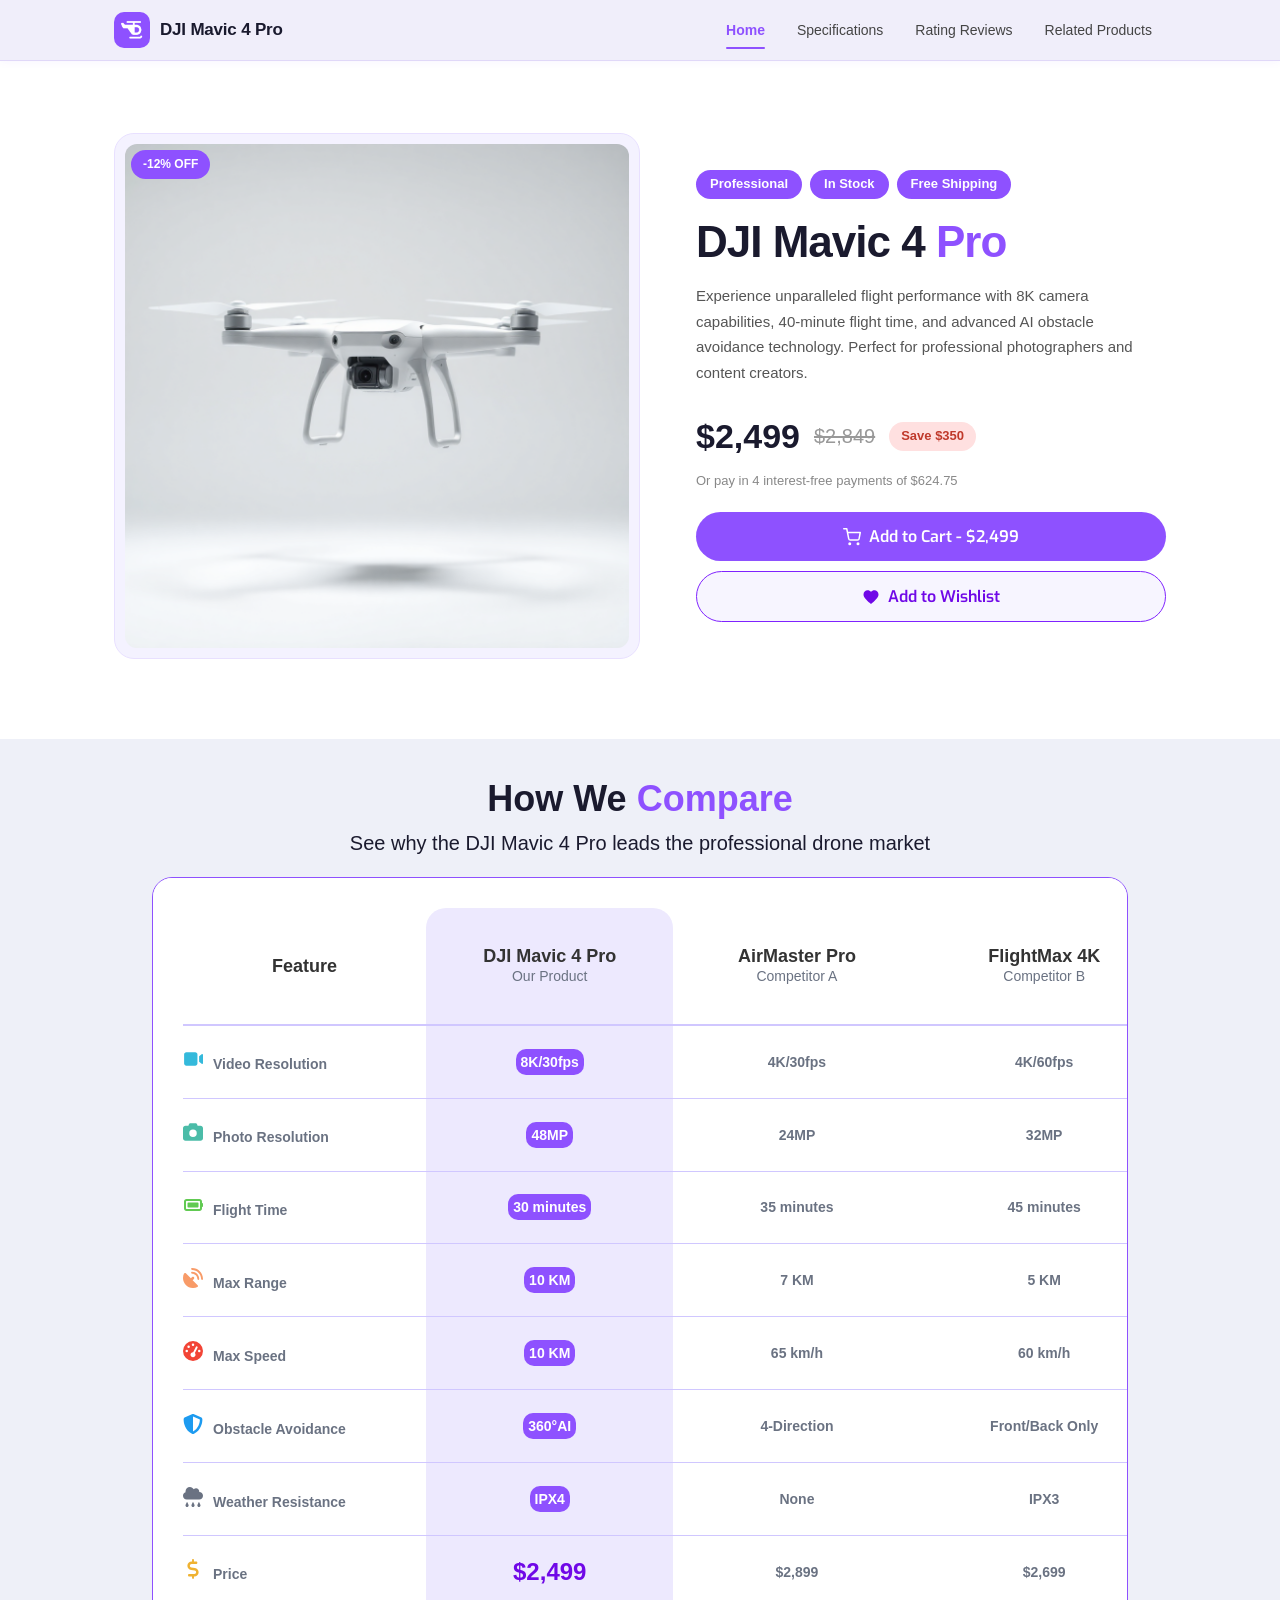
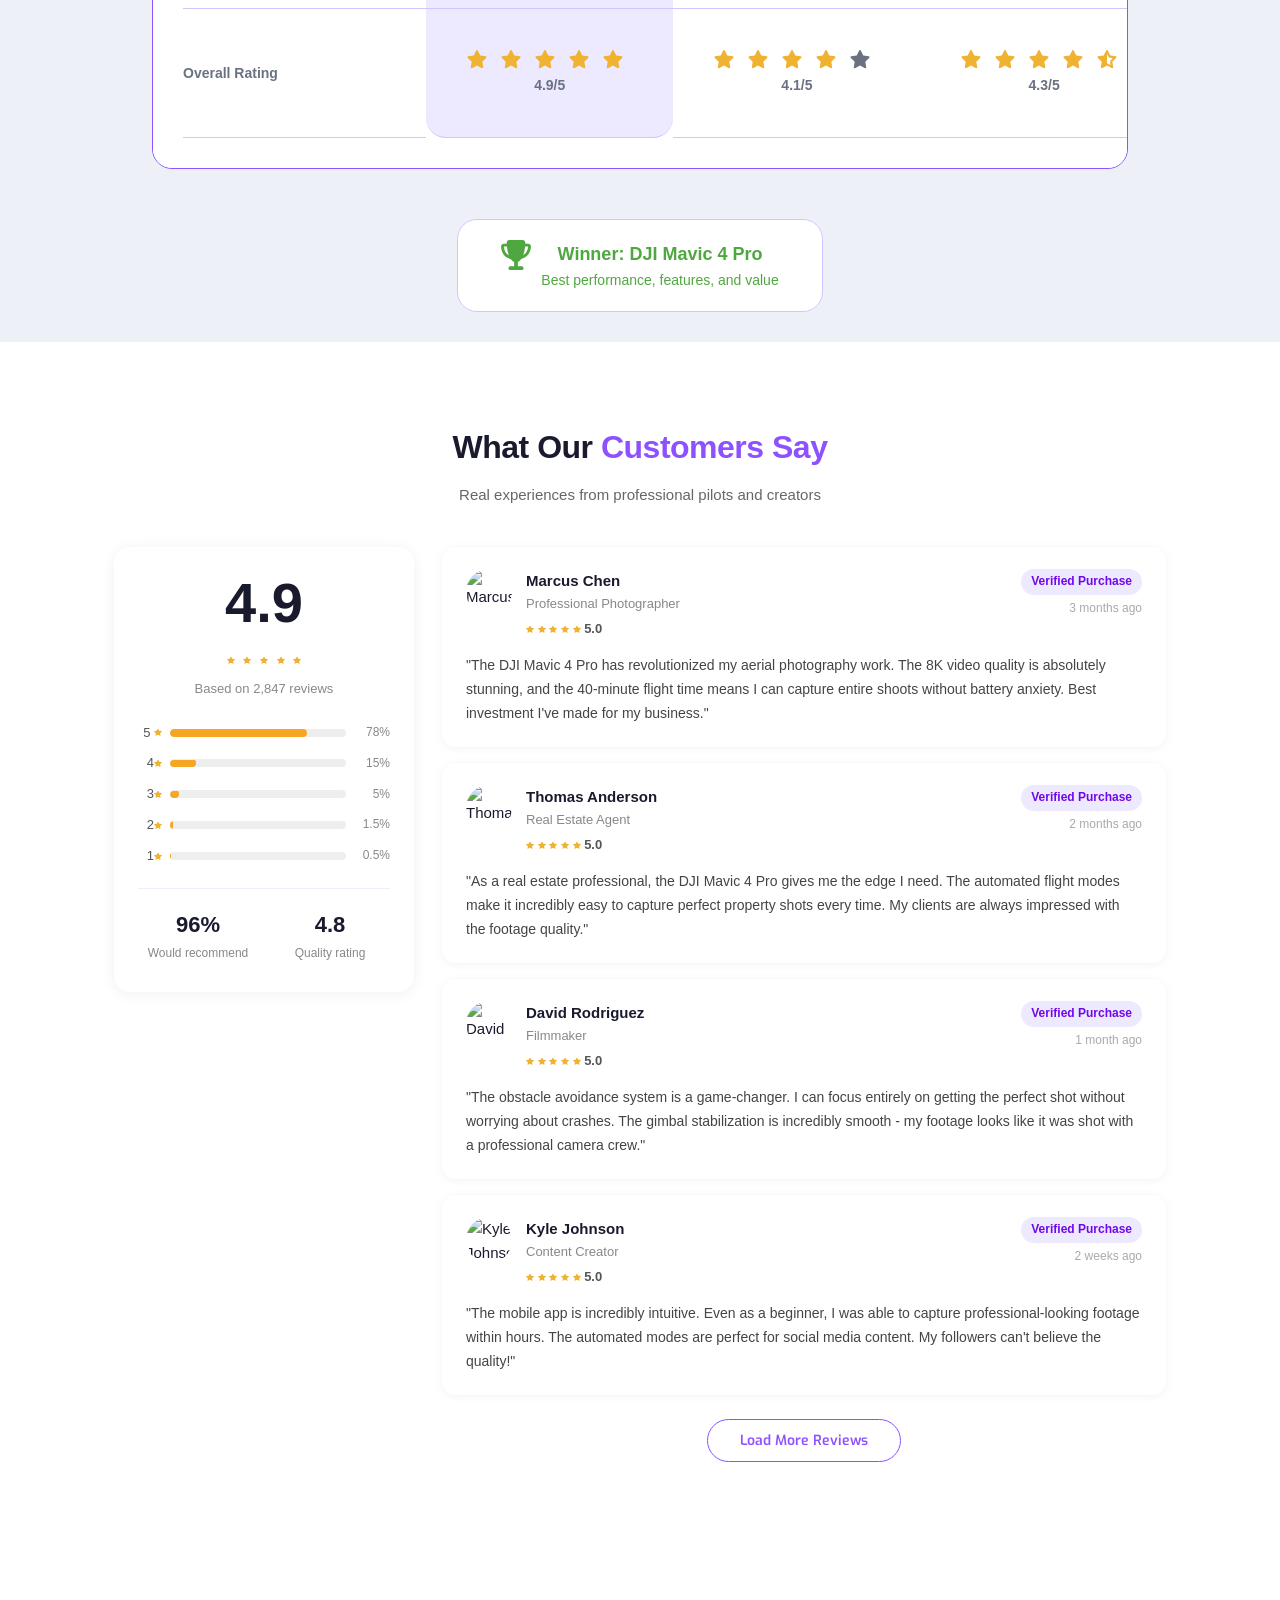
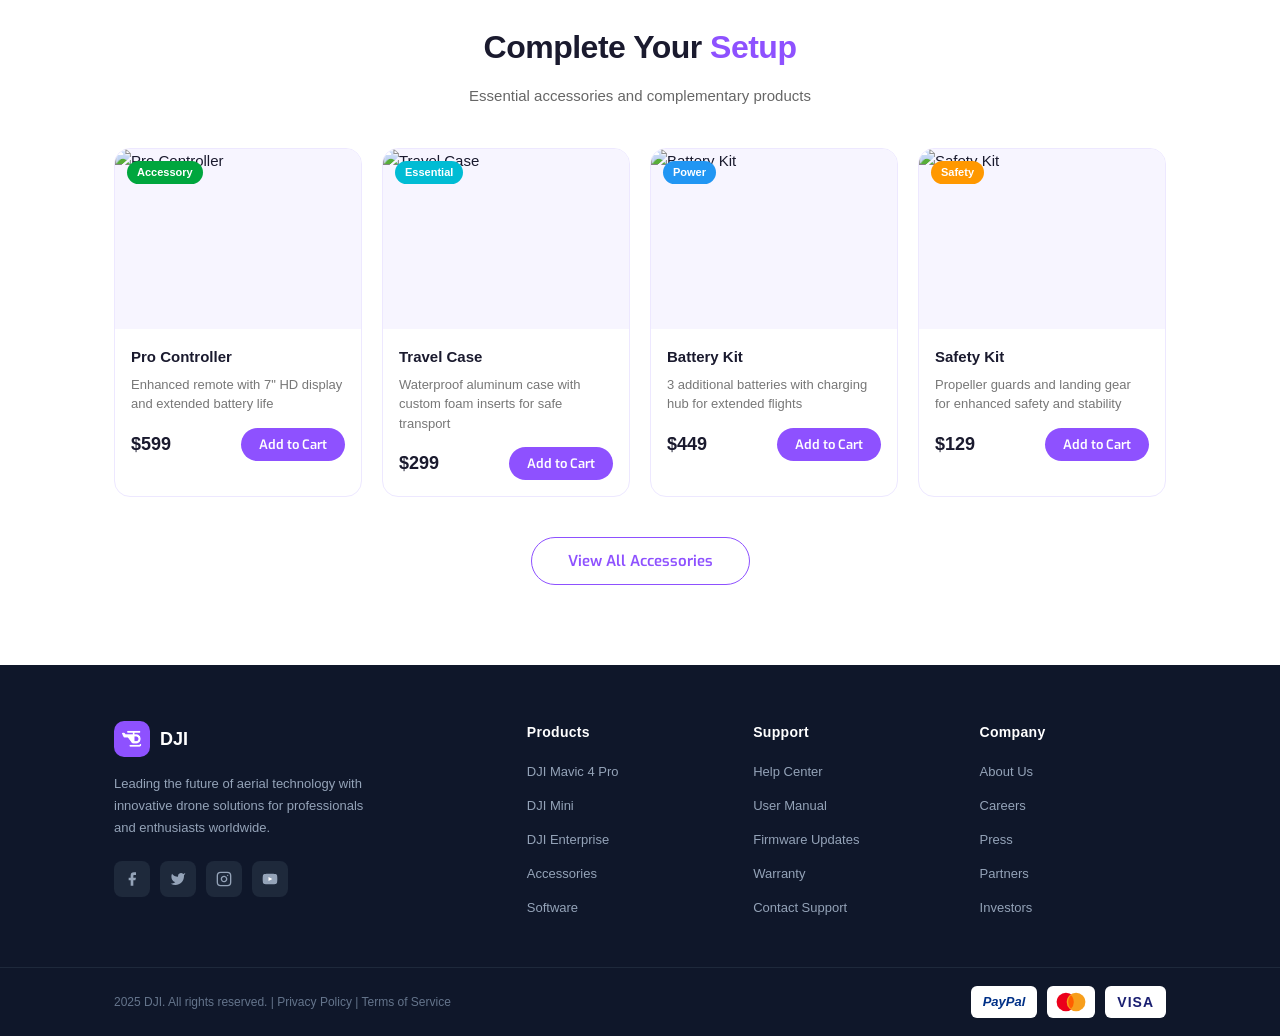
==== index.html @ 009fb982 "Upload assignment" ====
<!DOCTYPE html>
<html lang="en">
<head>
  <meta charset="UTF-8" />
  <meta name="viewport" content="width=device-width, initial-scale=1.0" />
  <title>DJI Mavic 4 Pro</title>
  <link rel="icon" href="img/favicon.png" />
  <link href="https://fonts.googleapis.com/css2?family=Exo:ital,wght@0,300;0,400;0,500;0,600;0,700;0,800;1,400&display=swap" rel="stylesheet" />
  <link rel="stylesheet" href="style.css" />
</head>
<body>

  <div class="navbar">
    <div class="navbar-inner">
      <div class="navbar-logo">
        <div class="navbar-logo-icon">
          <img src="img/helicopter.png" alt="DJI" width="22" height="22" />
        </div>
        <span class="navbar-logo-text">DJI Mavic 4 Pro</span>
      </div>
      <nav class="navbar-nav">
        <a href="#home" class="nav-link active">Home</a>
        <a href="#specifications" class="nav-link">Specifications</a>
        <a href="#reviews" class="nav-link">Rating Reviews</a>
        <a href="#related" class="nav-link">Related Products</a>
      </nav>
    </div>
  </div>

  <div>

    <div class="hero" id="home">
      <div class="container hero-inner">
        <div class="hero-image-wrap">
          <span class="hero-badge">-12% OFF</span>
          <img src="img/hero-img-CYauTLx2.png" alt="DJI Mavic 4 Pro drone" class="hero-img"/>
        </div>
        <div class="hero-info">
          <div class="hero-tags">
            <span class="tag">Professional</span>
            <span class="tag">In Stock</span>
            <span class="tag">Free Shipping</span>
          </div>
          <h1 class="hero-title">DJI Mavic 4 <span class="purple">Pro</span></h1>
          <p class="hero-desc">
            Experience unparalleled flight performance with 8K camera capabilities, 40-minute flight time, and advanced AI obstacle avoidance technology. Perfect for professional photographers and content creators.
          </p>
          <div class="hero-price-row">
            <span class="price-current">$2,499</span>
            <span class="price-old">$2,849</span>
            <span class="price-save">Save $350</span>
          </div>
          <p class="hero-installment">Or pay in 4 interest-free payments of $624.75</p>
          <button class="btn btn-primary btn-cart">
            <svg width="18" height="18" viewBox="0 0 24 24" fill="none" stroke="currentColor" stroke-width="2" stroke-linecap="round" stroke-linejoin="round"><circle cx="9" cy="21" r="1"/><circle cx="20" cy="21" r="1"/><path d="M1 1h4l2.68 13.39a2 2 0 0 0 2 1.61h9.72a2 2 0 0 0 2-1.61L23 6H6"/></svg>
            Add to Cart - $2,499
          </button>
          <button class="btn btn-secondary btn-wishlist">
            <svg width="18" height="18" viewBox="0 0 24 24" fill="currentColor" stroke="currentColor" stroke-width="0"><path d="M12 21.35l-1.45-1.32C5.4 15.36 2 12.28 2 8.5 2 5.42 4.42 3 7.5 3c1.74 0 3.41.81 4.5 2.09C13.09 3.81 14.76 3 16.5 3 19.58 3 22 5.42 22 8.5c0 3.78-3.4 6.86-8.55 11.54L12 21.35z"/></svg>
            Add to Wishlist
          </button>
        </div>
      </div>
    </div>
    
    <div class="mid" id="specifications">
        <h2>How We <span>Compare</span></h2>
          <p>See why the DJI Mavic 4 Pro leads the professional drone market</p>

        <div id="table">
            <table class="table">
                <tr class="raw">
                    <th>Feature</th>
                    <th class="bord hr">DJI Mavic 4 Pro <br> <span>Our Product</span></th>
                    <th>AirMaster Pro <br> <span>Competitor A</span></th>
                    <th>FlightMax 4K <br> <span>Competitor B</span></th>
                    <th>SkyHawk Elite <br> <span>Competitor C</span></th>
                </tr>
                <tr class="raw">
                    <td class="fraw"><svg style="color: #34B9DB; margin-right: 10px;" class="svg-inline--fa fa-video mr-2 text-cyan-500" data-prefix="fas" data-icon="video" role="img" viewBox="0 0 576 512" aria-hidden="true" data-fa-i2svg="" xmlns="http://www.w3.org/2000/svg"><path fill="currentColor" d="M96 64c-35.3 0-64 28.7-64 64l0 256c0 35.3 28.7 64 64 64l256 0c35.3 0 64-28.7 64-64l0-256c0-35.3-28.7-64-64-64L96 64zM464 336l73.5 58.8c4.2 3.4 9.4 5.2 14.8 5.2 13.1 0 23.7-10.6 23.7-23.7l0-240.6c0-13.1-10.6-23.7-23.7-23.7-5.4 0-10.6 1.8-14.8 5.2L464 176 464 336z"></path></svg>Video Resolution</td>
                    <td class="bord1"><span>8K/30fps</span></td>
                    <td>4K/30fps</td>
                    <td>4K/60fps</td>
                    <td>6K/30fps</td>
                </tr>
                <tr class="raw">
                    <td class="fraw"><svg style="color: #4BBCA8; margin-right: 10px;" class="svg-inline--fa fa-camera mr-2 text-teal-500" data-prefix="fas" data-icon="camera" role="img" viewBox="0 0 512 512" aria-hidden="true" data-fa-i2svg="" xmlns="http://www.w3.org/2000/svg"><path fill="currentColor" d="M149.1 64.8L138.7 96 64 96C28.7 96 0 124.7 0 160L0 416c0 35.3 28.7 64 64 64l384 0c35.3 0 64-28.7 64-64l0-256c0-35.3-28.7-64-64-64l-74.7 0-10.4-31.2C356.4 45.2 338.1 32 317.4 32L194.6 32c-20.7 0-39 13.2-45.5 32.8zM256 192a96 96 0 1 1 0 192 96 96 0 1 1 0-192z"></path></svg>Photo Resolution</td>
                    <td class="bord1"><span>48MP</span></td>
                    <td>24MP</td>
                    <td>32MP</td>
                    <td>20MP</td>
                </tr>
                <tr class="raw">
                    <td class="fraw"><svg style="color:#61ca52; margin-right: 10px;" class="svg-inline--fa fa-battery-full mr-2 text-green-500" data-prefix="fas" data-icon="battery-full" role="img" viewBox="0 0 640 512" aria-hidden="true" data-fa-i2svg="" xmlns="http://www.w3.org/2000/svg"><path fill="currentColor" d="M528 128c8.8 0 16 7.2 16 16l0 224c0 8.8-7.2 16-16 16l-416 0c-8.8 0-16-7.2-16-16l0-224c0-8.8 7.2-16 16-16l416 0zM112 64c-44.2 0-80 35.8-80 80l0 224c0 44.2 35.8 80 80 80l416 0c44.2 0 80-35.8 80-80l0-48c17.7 0 32-14.3 32-32l0-64c0-17.7-14.3-32-32-32l0-48c0-44.2-35.8-80-80-80L112 64zm56 112c-13.3 0-24 10.7-24 24l0 112c0 13.3 10.7 24 24 24l304 0c13.3 0 24-10.7 24-24l0-112c0-13.3-10.7-24-24-24l-304 0z"></path></svg>Flight Time</td>
                    <td class="bord1"><span>30 minutes</span></td>
                    <td>35 minutes</td>
                    <td>45 minutes</td>
                    <td>50 minutes</td>
                </tr>
                <tr class="raw">
                    <td class="fraw"><svg style="color: #F89B68; margin-right: 10px;" class="svg-inline--fa fa-satellite-dish mr-2 text-orange-500" data-prefix="fas" data-icon="satellite-dish" role="img" viewBox="0 0 512 512" aria-hidden="true" data-fa-i2svg="" xmlns="http://www.w3.org/2000/svg"><path fill="currentColor" d="M232 0c154.6 0 280 125.4 280 280 0 13.3-10.7 24-24 24s-24-10.7-24-24c0-128.1-103.9-232-232-232-13.3 0-24-10.7-24-24S218.7 0 232 0zM208 120c0-13.3 10.7-24 24-24 101.6 0 184 82.4 184 184 0 13.3-10.7 24-24 24s-24-10.7-24-24c0-75.1-60.9-136-136-136-13.3 0-24-10.7-24-24zM26.4 142.7c8.8-17.9 32.4-19.9 46.5-5.8l128.5 128.5 32-32c12.5-12.5 32.8-12.5 45.3 0s12.5 32.8 0 45.3l-32 32 128.5 128.5c14.1 14.1 12 37.6-5.8 46.5-34.2 16.9-72.6 26.4-113.3 26.4-141.4 0-256-114.6-256-256 0-40.7 9.5-79.2 26.4-113.3z"></path></svg>Max Range</td>
                    <td class="bord1"><span>10 KM</span></td>
                    <td>7 KM</td>
                    <td>5 KM</td>
                    <td>8 KM</td>
                </tr>
                <tr class="raw">
                    <td class="fraw"><svg style="color:#F24436;" class="svg-inline--fa fa-gauge-high mr-2 text-red-500" data-prefix="fas" data-icon="gauge-high" role="img" viewBox="0 0 512 512" aria-hidden="true" data-fa-i2svg="" xmlns="http://www.w3.org/2000/svg"><path fill="currentColor" d="M0 256a256 256 0 1 1 512 0 256 256 0 1 1 -512 0zM288 96a32 32 0 1 0 -64 0 32 32 0 1 0 64 0zM256 416c35.3 0 64-28.7 64-64 0-16.2-6-31.1-16-42.3l69.5-138.9c5.9-11.9 1.1-26.3-10.7-32.2s-26.3-1.1-32.2 10.7L261.1 288.2c-1.7-.1-3.4-.2-5.1-.2-35.3 0-64 28.7-64 64s28.7 64 64 64zM176 144a32 32 0 1 0 -64 0 32 32 0 1 0 64 0zM96 288a32 32 0 1 0 0-64 32 32 0 1 0 0 64zm352-32a32 32 0 1 0 -64 0 32 32 0 1 0 64 0z"></path></svg>Max Speed </td>
                    <td class="bord1"><span>10 KM</span></td>
                    <td>65 km/h</td>
                    <td>60 km/h</td>
                    <td>58 km/h</td>

                </tr>
                <tr class="raw">
                    <td class="fraw"><svg style="color:#1D9BF0;margin-right: 10px;" class="svg-inline--fa fa-shield-halved mr-2 text-sky-500" data-prefix="fas" data-icon="shield-halved" role="img" viewBox="0 0 512 512" aria-hidden="true" data-fa-i2svg="" xmlns="http://www.w3.org/2000/svg"><path fill="currentColor" d="M256 0c4.6 0 9.2 1 13.4 2.9L457.8 82.8c22 9.3 38.4 31 38.3 57.2-.5 99.2-41.3 280.7-213.6 363.2-16.7 8-36.1 8-52.8 0-172.4-82.5-213.1-264-213.6-363.2-.1-26.2 16.3-47.9 38.3-57.2L242.7 2.9C246.9 1 251.4 0 256 0zm0 66.8l0 378.1c138-66.8 175.1-214.8 176-303.4l-176-74.6 0 0z"></path></svg>Obstacle Avoidance</td>
                    <td class="bord1"><span>360°AI</span></td>
                    <td>4-Direction</td>
                    <td>Front/Back Only</td>
                    <td>Front/Back/Down</td>
                </tr>
                <tr class="raw">
                    <td class="fraw"> <svg class="svg-inline--fa fa-cloud-rain mr-2 text-blue-500" data-prefix="fas" data-icon="cloud-rain" role="img" viewBox="0 0 512 512" aria-hidden="true" data-fa-i2svg="" xmlns="http://www.w3.org/2000/svg"><path fill="currentColor" d="M96 320c-53 0-96-43-96-96 0-42.5 27.6-78.6 65.9-91.2-1.3-6.7-1.9-13.7-1.9-20.8 0-61.9 50.1-112 112-112 43.1 0 80.5 24.3 99.2 60 14.7-17.1 36.5-28 60.8-28 44.2 0 80 35.8 80 80 0 5.5-.6 10.8-1.6 16 .5 0 1.1 0 1.6 0 53 0 96 43 96 96s-43 96-96 96L96 320zm1.6 68.2c1.1-2.5 3.6-4.2 6.4-4.2s5.3 1.6 6.4 4.2l30.2 68.2c2.2 5.1 3.4 10.5 3.4 16 0 21.9-18.1 39.6-40 39.6s-40-17.7-40-39.6c0-5.5 1.2-11 3.4-16l30.2-68.2zm152 0c1.1-2.5 3.6-4.2 6.4-4.2s5.3 1.6 6.4 4.2l30.2 68.2c2.2 5.1 3.4 10.5 3.4 16 0 21.9-18.1 39.6-40 39.6s-40-17.7-40-39.6c0-5.5 1.2-11 3.4-16l30.2-68.2zm121.8 68.2l30.2-68.2c1.1-2.5 3.6-4.2 6.4-4.2s5.3 1.6 6.4 4.2l30.2 68.2c2.2 5.1 3.4 10.5 3.4 16 0 21.9-18.1 39.6-40 39.6s-40-17.7-40-39.6c0-5.5 1.2-11 3.4-16z"></path></svg>Weather Resistance</td>
                    <td class="bord1"><span>IPX4</span></td>
                    <td>None</td>
                    <td>IPX3</td>
                    <td>None</td>
                </tr>
                <tr class="raw">
                    <td class="fraw"><svg style="color: #EFB231; margin-right: 10px;" class="svg-inline--fa fa-dollar-sign mr-2 text-yellow-500" data-prefix="fas" data-icon="dollar-sign" role="img" viewBox="0 0 320 512" aria-hidden="true" data-fa-i2svg="" xmlns="http://www.w3.org/2000/svg"><path fill="currentColor" d="M136 24c0-13.3 10.7-24 24-24s24 10.7 24 24l0 40 56 0c17.7 0 32 14.3 32 32s-14.3 32-32 32l-114.9 0c-24.9 0-45.1 20.2-45.1 45.1 0 22.5 16.5 41.5 38.7 44.7l91.6 13.1c53.8 7.7 93.7 53.7 93.7 108 0 60.3-48.9 109.1-109.1 109.1l-10.9 0 0 40c0 13.3-10.7 24-24 24s-24-10.7-24-24l0-40-72 0c-17.7 0-32-14.3-32-32s14.3-32 32-32l130.9 0c24.9 0 45.1-20.2 45.1-45.1 0-22.5-16.5-41.5-38.7-44.7l-91.6-13.1C55.9 273.5 16 227.4 16 173.1 16 112.9 64.9 64 125.1 64l10.9 0 0-40z"></path></svg>Price</td>
                    <td class="bord2">$2,499</td>
                    <td>$2,899</td>
                    <td>$2,699</td>
                    <td>$3,199</td>
                </tr>
                <tr class="raw">
                    <td class="fraw">Overall Rating</td>
                    <td class="bord hr">
                        <div>
                           <svg style="color: #EFB231;" class="svg-inline--fa fa-star text-gray-300" data-prefix="fas" data-icon="star" role="img" viewBox="0 0 576 512" aria-hidden="true" data-fa-i2svg="" xmlns="http://www.w3.org/2000/svg"><path fill="currentColor" d="M309.5-18.9c-4.1-8-12.4-13.1-21.4-13.1s-17.3 5.1-21.4 13.1L193.1 125.3 33.2 150.7c-8.9 1.4-16.3 7.7-19.1 16.3s-.5 18 5.8 24.4l114.4 114.5-25.2 159.9c-1.4 8.9 2.3 17.9 9.6 23.2s16.9 6.1 25 2L288.1 417.6 432.4 491c8 4.1 17.7 3.3 25-2s11-14.2 9.6-23.2L441.7 305.9 556.1 191.4c6.4-6.4 8.6-15.8 5.8-24.4s-10.1-14.9-19.1-16.3L383 125.3 309.5-18.9z"></path></svg>
                           <svg style="color: #EFB231;" class="svg-inline--fa fa-star text-gray-300" data-prefix="fas" data-icon="star" role="img" viewBox="0 0 576 512" aria-hidden="true" data-fa-i2svg="" xmlns="http://www.w3.org/2000/svg"><path fill="currentColor" d="M309.5-18.9c-4.1-8-12.4-13.1-21.4-13.1s-17.3 5.1-21.4 13.1L193.1 125.3 33.2 150.7c-8.9 1.4-16.3 7.7-19.1 16.3s-.5 18 5.8 24.4l114.4 114.5-25.2 159.9c-1.4 8.9 2.3 17.9 9.6 23.2s16.9 6.1 25 2L288.1 417.6 432.4 491c8 4.1 17.7 3.3 25-2s11-14.2 9.6-23.2L441.7 305.9 556.1 191.4c6.4-6.4 8.6-15.8 5.8-24.4s-10.1-14.9-19.1-16.3L383 125.3 309.5-18.9z"></path></svg>
                           <svg style="color: #EFB231;" class="svg-inline--fa fa-star text-gray-300" data-prefix="fas" data-icon="star" role="img" viewBox="0 0 576 512" aria-hidden="true" data-fa-i2svg="" xmlns="http://www.w3.org/2000/svg"><path fill="currentColor" d="M309.5-18.9c-4.1-8-12.4-13.1-21.4-13.1s-17.3 5.1-21.4 13.1L193.1 125.3 33.2 150.7c-8.9 1.4-16.3 7.7-19.1 16.3s-.5 18 5.8 24.4l114.4 114.5-25.2 159.9c-1.4 8.9 2.3 17.9 9.6 23.2s16.9 6.1 25 2L288.1 417.6 432.4 491c8 4.1 17.7 3.3 25-2s11-14.2 9.6-23.2L441.7 305.9 556.1 191.4c6.4-6.4 8.6-15.8 5.8-24.4s-10.1-14.9-19.1-16.3L383 125.3 309.5-18.9z"></path></svg>
                           <svg style="color: #EFB231;" class="svg-inline--fa fa-star text-gray-300" data-prefix="fas" data-icon="star" role="img" viewBox="0 0 576 512" aria-hidden="true" data-fa-i2svg="" xmlns="http://www.w3.org/2000/svg"><path fill="currentColor" d="M309.5-18.9c-4.1-8-12.4-13.1-21.4-13.1s-17.3 5.1-21.4 13.1L193.1 125.3 33.2 150.7c-8.9 1.4-16.3 7.7-19.1 16.3s-.5 18 5.8 24.4l114.4 114.5-25.2 159.9c-1.4 8.9 2.3 17.9 9.6 23.2s16.9 6.1 25 2L288.1 417.6 432.4 491c8 4.1 17.7 3.3 25-2s11-14.2 9.6-23.2L441.7 305.9 556.1 191.4c6.4-6.4 8.6-15.8 5.8-24.4s-10.1-14.9-19.1-16.3L383 125.3 309.5-18.9z"></path></svg>
                           <svg style="color: #EFB231;" class="svg-inline--fa fa-star text-gray-300" data-prefix="fas" data-icon="star" role="img" viewBox="0 0 576 512" aria-hidden="true" data-fa-i2svg="" xmlns="http://www.w3.org/2000/svg"><path fill="currentColor" d="M309.5-18.9c-4.1-8-12.4-13.1-21.4-13.1s-17.3 5.1-21.4 13.1L193.1 125.3 33.2 150.7c-8.9 1.4-16.3 7.7-19.1 16.3s-.5 18 5.8 24.4l114.4 114.5-25.2 159.9c-1.4 8.9 2.3 17.9 9.6 23.2s16.9 6.1 25 2L288.1 417.6 432.4 491c8 4.1 17.7 3.3 25-2s11-14.2 9.6-23.2L441.7 305.9 556.1 191.4c6.4-6.4 8.6-15.8 5.8-24.4s-10.1-14.9-19.1-16.3L383 125.3 309.5-18.9z"></path></svg> 
                        </div>
                        4.9/5</td>
                    <td>
                         <div>
                           <svg style="color: #EFB231;" class="svg-inline--fa fa-star text-gray-300" data-prefix="fas" data-icon="star" role="img" viewBox="0 0 576 512" aria-hidden="true" data-fa-i2svg="" xmlns="http://www.w3.org/2000/svg"><path fill="currentColor" d="M309.5-18.9c-4.1-8-12.4-13.1-21.4-13.1s-17.3 5.1-21.4 13.1L193.1 125.3 33.2 150.7c-8.9 1.4-16.3 7.7-19.1 16.3s-.5 18 5.8 24.4l114.4 114.5-25.2 159.9c-1.4 8.9 2.3 17.9 9.6 23.2s16.9 6.1 25 2L288.1 417.6 432.4 491c8 4.1 17.7 3.3 25-2s11-14.2 9.6-23.2L441.7 305.9 556.1 191.4c6.4-6.4 8.6-15.8 5.8-24.4s-10.1-14.9-19.1-16.3L383 125.3 309.5-18.9z"></path></svg>
                           <svg style="color: #EFB231;" class="svg-inline--fa fa-star text-gray-300" data-prefix="fas" data-icon="star" role="img" viewBox="0 0 576 512" aria-hidden="true" data-fa-i2svg="" xmlns="http://www.w3.org/2000/svg"><path fill="currentColor" d="M309.5-18.9c-4.1-8-12.4-13.1-21.4-13.1s-17.3 5.1-21.4 13.1L193.1 125.3 33.2 150.7c-8.9 1.4-16.3 7.7-19.1 16.3s-.5 18 5.8 24.4l114.4 114.5-25.2 159.9c-1.4 8.9 2.3 17.9 9.6 23.2s16.9 6.1 25 2L288.1 417.6 432.4 491c8 4.1 17.7 3.3 25-2s11-14.2 9.6-23.2L441.7 305.9 556.1 191.4c6.4-6.4 8.6-15.8 5.8-24.4s-10.1-14.9-19.1-16.3L383 125.3 309.5-18.9z"></path></svg>
                           <svg style="color: #EFB231;" class="svg-inline--fa fa-star text-gray-300" data-prefix="fas" data-icon="star" role="img" viewBox="0 0 576 512" aria-hidden="true" data-fa-i2svg="" xmlns="http://www.w3.org/2000/svg"><path fill="currentColor" d="M309.5-18.9c-4.1-8-12.4-13.1-21.4-13.1s-17.3 5.1-21.4 13.1L193.1 125.3 33.2 150.7c-8.9 1.4-16.3 7.7-19.1 16.3s-.5 18 5.8 24.4l114.4 114.5-25.2 159.9c-1.4 8.9 2.3 17.9 9.6 23.2s16.9 6.1 25 2L288.1 417.6 432.4 491c8 4.1 17.7 3.3 25-2s11-14.2 9.6-23.2L441.7 305.9 556.1 191.4c6.4-6.4 8.6-15.8 5.8-24.4s-10.1-14.9-19.1-16.3L383 125.3 309.5-18.9z"></path></svg>
                           <svg style="color: #EFB231;" class="svg-inline--fa fa-star text-gray-300" data-prefix="fas" data-icon="star" role="img" viewBox="0 0 576 512" aria-hidden="true" data-fa-i2svg="" xmlns="http://www.w3.org/2000/svg"><path fill="currentColor" d="M309.5-18.9c-4.1-8-12.4-13.1-21.4-13.1s-17.3 5.1-21.4 13.1L193.1 125.3 33.2 150.7c-8.9 1.4-16.3 7.7-19.1 16.3s-.5 18 5.8 24.4l114.4 114.5-25.2 159.9c-1.4 8.9 2.3 17.9 9.6 23.2s16.9 6.1 25 2L288.1 417.6 432.4 491c8 4.1 17.7 3.3 25-2s11-14.2 9.6-23.2L441.7 305.9 556.1 191.4c6.4-6.4 8.6-15.8 5.8-24.4s-10.1-14.9-19.1-16.3L383 125.3 309.5-18.9z"></path></svg>
                           <svg class="svg-inline--fa fa-star text-gray-300" data-prefix="fas" data-icon="star" role="img" viewBox="0 0 576 512" aria-hidden="true" data-fa-i2svg="" xmlns="http://www.w3.org/2000/svg"><path fill="currentColor" d="M309.5-18.9c-4.1-8-12.4-13.1-21.4-13.1s-17.3 5.1-21.4 13.1L193.1 125.3 33.2 150.7c-8.9 1.4-16.3 7.7-19.1 16.3s-.5 18 5.8 24.4l114.4 114.5-25.2 159.9c-1.4 8.9 2.3 17.9 9.6 23.2s16.9 6.1 25 2L288.1 417.6 432.4 491c8 4.1 17.7 3.3 25-2s11-14.2 9.6-23.2L441.7 305.9 556.1 191.4c6.4-6.4 8.6-15.8 5.8-24.4s-10.1-14.9-19.1-16.3L383 125.3 309.5-18.9z"></path></svg> 
                        </div>
                        4.1/5</td>
                    <td>
                        <div>
                           <svg style="color: #EFB231;" class="svg-inline--fa fa-star text-gray-300" data-prefix="fas" data-icon="star" role="img" viewBox="0 0 576 512" aria-hidden="true" data-fa-i2svg="" xmlns="http://www.w3.org/2000/svg"><path fill="currentColor" d="M309.5-18.9c-4.1-8-12.4-13.1-21.4-13.1s-17.3 5.1-21.4 13.1L193.1 125.3 33.2 150.7c-8.9 1.4-16.3 7.7-19.1 16.3s-.5 18 5.8 24.4l114.4 114.5-25.2 159.9c-1.4 8.9 2.3 17.9 9.6 23.2s16.9 6.1 25 2L288.1 417.6 432.4 491c8 4.1 17.7 3.3 25-2s11-14.2 9.6-23.2L441.7 305.9 556.1 191.4c6.4-6.4 8.6-15.8 5.8-24.4s-10.1-14.9-19.1-16.3L383 125.3 309.5-18.9z"></path></svg>
                           <svg style="color: #EFB231;" class="svg-inline--fa fa-star text-gray-300" data-prefix="fas" data-icon="star" role="img" viewBox="0 0 576 512" aria-hidden="true" data-fa-i2svg="" xmlns="http://www.w3.org/2000/svg"><path fill="currentColor" d="M309.5-18.9c-4.1-8-12.4-13.1-21.4-13.1s-17.3 5.1-21.4 13.1L193.1 125.3 33.2 150.7c-8.9 1.4-16.3 7.7-19.1 16.3s-.5 18 5.8 24.4l114.4 114.5-25.2 159.9c-1.4 8.9 2.3 17.9 9.6 23.2s16.9 6.1 25 2L288.1 417.6 432.4 491c8 4.1 17.7 3.3 25-2s11-14.2 9.6-23.2L441.7 305.9 556.1 191.4c6.4-6.4 8.6-15.8 5.8-24.4s-10.1-14.9-19.1-16.3L383 125.3 309.5-18.9z"></path></svg>
                           <svg style="color: #EFB231;" class="svg-inline--fa fa-star text-gray-300" data-prefix="fas" data-icon="star" role="img" viewBox="0 0 576 512" aria-hidden="true" data-fa-i2svg="" xmlns="http://www.w3.org/2000/svg"><path fill="currentColor" d="M309.5-18.9c-4.1-8-12.4-13.1-21.4-13.1s-17.3 5.1-21.4 13.1L193.1 125.3 33.2 150.7c-8.9 1.4-16.3 7.7-19.1 16.3s-.5 18 5.8 24.4l114.4 114.5-25.2 159.9c-1.4 8.9 2.3 17.9 9.6 23.2s16.9 6.1 25 2L288.1 417.6 432.4 491c8 4.1 17.7 3.3 25-2s11-14.2 9.6-23.2L441.7 305.9 556.1 191.4c6.4-6.4 8.6-15.8 5.8-24.4s-10.1-14.9-19.1-16.3L383 125.3 309.5-18.9z"></path></svg>
                           <svg style="color: #EFB231;" class="svg-inline--fa fa-star text-gray-300" data-prefix="fas" data-icon="star" role="img" viewBox="0 0 576 512" aria-hidden="true" data-fa-i2svg="" xmlns="http://www.w3.org/2000/svg"><path fill="currentColor" d="M309.5-18.9c-4.1-8-12.4-13.1-21.4-13.1s-17.3 5.1-21.4 13.1L193.1 125.3 33.2 150.7c-8.9 1.4-16.3 7.7-19.1 16.3s-.5 18 5.8 24.4l114.4 114.5-25.2 159.9c-1.4 8.9 2.3 17.9 9.6 23.2s16.9 6.1 25 2L288.1 417.6 432.4 491c8 4.1 17.7 3.3 25-2s11-14.2 9.6-23.2L441.7 305.9 556.1 191.4c6.4-6.4 8.6-15.8 5.8-24.4s-10.1-14.9-19.1-16.3L383 125.3 309.5-18.9z"></path></svg>
                           <svg style="color: #EFB231;" class="svg-inline--fa fa-star-half-stroke text-yellow-400" data-prefix="fas" data-icon="star-half-stroke" role="img" viewBox="0 0 576 512" aria-hidden="true" data-fa-i2svg="" xmlns="http://www.w3.org/2000/svg"><path fill="currentColor" d="M288.1 353.6c10 0 19.9 2.3 29 7l74.4 37.9-13-82.5c-3.2-20.2 3.5-40.7 17.9-55.2l59-59.1-82.5-13.1c-20.2-3.2-37.7-15.9-47-34.1l-38-74.4 0 273.6zM457.4 489c-7.3 5.3-17 6.1-25 2L288.1 417.6 143.8 491c-8 4.1-17.7 3.3-25-2s-11-14.2-9.6-23.2L134.4 305.9 20 191.4c-6.4-6.4-8.6-15.8-5.8-24.4s10.1-14.9 19.1-16.3l159.9-25.4 73.6-144.2c4.1-8 12.4-13.1 21.4-13.1s17.3 5.1 21.4 13.1L383 125.3 542.9 150.7c8.9 1.4 16.3 7.7 19.1 16.3s.5 18-5.8 24.4L441.7 305.9 467 465.8c1.4 8.9-2.3 17.9-9.6 23.2z"></path></svg>
                        </div>
                        4.3/5</td>
                    <td>
                         <div>
                           <svg style="color: #EFB231;" class="svg-inline--fa fa-star text-gray-300" data-prefix="fas" data-icon="star" role="img" viewBox="0 0 576 512" aria-hidden="true" data-fa-i2svg="" xmlns="http://www.w3.org/2000/svg"><path fill="currentColor" d="M309.5-18.9c-4.1-8-12.4-13.1-21.4-13.1s-17.3 5.1-21.4 13.1L193.1 125.3 33.2 150.7c-8.9 1.4-16.3 7.7-19.1 16.3s-.5 18 5.8 24.4l114.4 114.5-25.2 159.9c-1.4 8.9 2.3 17.9 9.6 23.2s16.9 6.1 25 2L288.1 417.6 432.4 491c8 4.1 17.7 3.3 25-2s11-14.2 9.6-23.2L441.7 305.9 556.1 191.4c6.4-6.4 8.6-15.8 5.8-24.4s-10.1-14.9-19.1-16.3L383 125.3 309.5-18.9z"></path></svg>
                           <svg style="color: #EFB231;" class="svg-inline--fa fa-star text-gray-300" data-prefix="fas" data-icon="star" role="img" viewBox="0 0 576 512" aria-hidden="true" data-fa-i2svg="" xmlns="http://www.w3.org/2000/svg"><path fill="currentColor" d="M309.5-18.9c-4.1-8-12.4-13.1-21.4-13.1s-17.3 5.1-21.4 13.1L193.1 125.3 33.2 150.7c-8.9 1.4-16.3 7.7-19.1 16.3s-.5 18 5.8 24.4l114.4 114.5-25.2 159.9c-1.4 8.9 2.3 17.9 9.6 23.2s16.9 6.1 25 2L288.1 417.6 432.4 491c8 4.1 17.7 3.3 25-2s11-14.2 9.6-23.2L441.7 305.9 556.1 191.4c6.4-6.4 8.6-15.8 5.8-24.4s-10.1-14.9-19.1-16.3L383 125.3 309.5-18.9z"></path></svg>
                           <svg style="color: #EFB231;" class="svg-inline--fa fa-star text-gray-300" data-prefix="fas" data-icon="star" role="img" viewBox="0 0 576 512" aria-hidden="true" data-fa-i2svg="" xmlns="http://www.w3.org/2000/svg"><path fill="currentColor" d="M309.5-18.9c-4.1-8-12.4-13.1-21.4-13.1s-17.3 5.1-21.4 13.1L193.1 125.3 33.2 150.7c-8.9 1.4-16.3 7.7-19.1 16.3s-.5 18 5.8 24.4l114.4 114.5-25.2 159.9c-1.4 8.9 2.3 17.9 9.6 23.2s16.9 6.1 25 2L288.1 417.6 432.4 491c8 4.1 17.7 3.3 25-2s11-14.2 9.6-23.2L441.7 305.9 556.1 191.4c6.4-6.4 8.6-15.8 5.8-24.4s-10.1-14.9-19.1-16.3L383 125.3 309.5-18.9z"></path></svg>
                           <svg style="color: #EFB231;" class="svg-inline--fa fa-star text-gray-300" data-prefix="fas" data-icon="star" role="img" viewBox="0 0 576 512" aria-hidden="true" data-fa-i2svg="" xmlns="http://www.w3.org/2000/svg"><path fill="currentColor" d="M309.5-18.9c-4.1-8-12.4-13.1-21.4-13.1s-17.3 5.1-21.4 13.1L193.1 125.3 33.2 150.7c-8.9 1.4-16.3 7.7-19.1 16.3s-.5 18 5.8 24.4l114.4 114.5-25.2 159.9c-1.4 8.9 2.3 17.9 9.6 23.2s16.9 6.1 25 2L288.1 417.6 432.4 491c8 4.1 17.7 3.3 25-2s11-14.2 9.6-23.2L441.7 305.9 556.1 191.4c6.4-6.4 8.6-15.8 5.8-24.4s-10.1-14.9-19.1-16.3L383 125.3 309.5-18.9z"></path></svg>
                           <svg class="svg-inline--fa fa-star text-gray-300" data-prefix="fas" data-icon="star" role="img" viewBox="0 0 576 512" aria-hidden="true" data-fa-i2svg="" xmlns="http://www.w3.org/2000/svg"><path fill="currentColor" d="M309.5-18.9c-4.1-8-12.4-13.1-21.4-13.1s-17.3 5.1-21.4 13.1L193.1 125.3 33.2 150.7c-8.9 1.4-16.3 7.7-19.1 16.3s-.5 18 5.8 24.4l114.4 114.5-25.2 159.9c-1.4 8.9 2.3 17.9 9.6 23.2s16.9 6.1 25 2L288.1 417.6 432.4 491c8 4.1 17.7 3.3 25-2s11-14.2 9.6-23.2L441.7 305.9 556.1 191.4c6.4-6.4 8.6-15.8 5.8-24.4s-10.1-14.9-19.1-16.3L383 125.3 309.5-18.9z"></path></svg> 
                        </div>
                        3.9/5</td>
                </tr>
            </table> 

        </div> 
            <div class="label1">
                <svg style="color:#4FA83F;" class="svg-inline--fa fa-trophy mr-3 text-2xl text-green-500" data-prefix="fas" data-icon="trophy" role="img" viewBox="0 0 512 512" aria-hidden="true" data-fa-i2svg="" xmlns="http://www.w3.org/2000/svg"><path fill="currentColor" d="M144.3 0l224 0c26.5 0 48.1 21.8 47.1 48.2-.2 5.3-.4 10.6-.7 15.8l49.6 0c26.1 0 49.1 21.6 47.1 49.8-7.5 103.7-60.5 160.7-118 190.5-15.8 8.2-31.9 14.3-47.2 18.8-20.2 28.6-41.2 43.7-57.9 51.8l0 73.1 64 0c17.7 0 32 14.3 32 32s-14.3 32-32 32l-192 0c-17.7 0-32-14.3-32-32s14.3-32 32-32l64 0 0-73.1c-16-7.7-35.9-22-55.3-48.3-18.4-4.8-38.4-12.1-57.9-23.1-54.1-30.3-102.9-87.4-109.9-189.9-1.9-28.1 21-49.7 47.1-49.7l49.6 0c-.3-5.2-.5-10.4-.7-15.8-1-26.5 20.6-48.2 47.1-48.2zM101.5 112l-52.4 0c6.2 84.7 45.1 127.1 85.2 149.6-14.4-37.3-26.3-86-32.8-149.6zM380 256.8c40.5-23.8 77.1-66.1 83.3-144.8L411 112c-6.2 60.9-17.4 108.2-31 144.8z"></path></svg>
                <div>
                <h3>Winner: DJI Mavic 4 Pro</h3>
                <p>Best performance, features, and value</p>
                </div>
            </div>  
    </div>


    <div class="reviews-section" id="reviews">
      <div class="container">
        <h2 class="section-title">What Our <span class="purple">Customers Say</span></h2>
        <p class="section-subtitle">Real experiences from professional pilots and creators</p>

        <div class="reviews-layout">
          <div class="rating-summary-card">
            <div class="rating-big">4.9</div>
            <div class="rating-stars-big">
                <svg style="color: #EFB231;" class="svgy svg-inline--fa fa-star text-gray-300" data-prefix="fas" data-icon="star" role="img" viewBox="0 0 576 512" aria-hidden="true" data-fa-i2svg="" xmlns="http://www.w3.org/2000/svg"><path fill="currentColor" d="M309.5-18.9c-4.1-8-12.4-13.1-21.4-13.1s-17.3 5.1-21.4 13.1L193.1 125.3 33.2 150.7c-8.9 1.4-16.3 7.7-19.1 16.3s-.5 18 5.8 24.4l114.4 114.5-25.2 159.9c-1.4 8.9 2.3 17.9 9.6 23.2s16.9 6.1 25 2L288.1 417.6 432.4 491c8 4.1 17.7 3.3 25-2s11-14.2 9.6-23.2L441.7 305.9 556.1 191.4c6.4-6.4 8.6-15.8 5.8-24.4s-10.1-14.9-19.1-16.3L383 125.3 309.5-18.9z"></path></svg>
                <svg style="color: #EFB231;" class="svgy svg-inline--fa fa-star text-gray-300" data-prefix="fas" data-icon="star" role="img" viewBox="0 0 576 512" aria-hidden="true" data-fa-i2svg="" xmlns="http://www.w3.org/2000/svg"><path fill="currentColor" d="M309.5-18.9c-4.1-8-12.4-13.1-21.4-13.1s-17.3 5.1-21.4 13.1L193.1 125.3 33.2 150.7c-8.9 1.4-16.3 7.7-19.1 16.3s-.5 18 5.8 24.4l114.4 114.5-25.2 159.9c-1.4 8.9 2.3 17.9 9.6 23.2s16.9 6.1 25 2L288.1 417.6 432.4 491c8 4.1 17.7 3.3 25-2s11-14.2 9.6-23.2L441.7 305.9 556.1 191.4c6.4-6.4 8.6-15.8 5.8-24.4s-10.1-14.9-19.1-16.3L383 125.3 309.5-18.9z"></path></svg>
                <svg style="color: #EFB231;" class="svgy svg-inline--fa fa-star text-gray-300" data-prefix="fas" data-icon="star" role="img" viewBox="0 0 576 512" aria-hidden="true" data-fa-i2svg="" xmlns="http://www.w3.org/2000/svg"><path fill="currentColor" d="M309.5-18.9c-4.1-8-12.4-13.1-21.4-13.1s-17.3 5.1-21.4 13.1L193.1 125.3 33.2 150.7c-8.9 1.4-16.3 7.7-19.1 16.3s-.5 18 5.8 24.4l114.4 114.5-25.2 159.9c-1.4 8.9 2.3 17.9 9.6 23.2s16.9 6.1 25 2L288.1 417.6 432.4 491c8 4.1 17.7 3.3 25-2s11-14.2 9.6-23.2L441.7 305.9 556.1 191.4c6.4-6.4 8.6-15.8 5.8-24.4s-10.1-14.9-19.1-16.3L383 125.3 309.5-18.9z"></path></svg>
                <svg style="color: #EFB231;" class="svgy svg-inline--fa fa-star text-gray-300" data-prefix="fas" data-icon="star" role="img" viewBox="0 0 576 512" aria-hidden="true" data-fa-i2svg="" xmlns="http://www.w3.org/2000/svg"><path fill="currentColor" d="M309.5-18.9c-4.1-8-12.4-13.1-21.4-13.1s-17.3 5.1-21.4 13.1L193.1 125.3 33.2 150.7c-8.9 1.4-16.3 7.7-19.1 16.3s-.5 18 5.8 24.4l114.4 114.5-25.2 159.9c-1.4 8.9 2.3 17.9 9.6 23.2s16.9 6.1 25 2L288.1 417.6 432.4 491c8 4.1 17.7 3.3 25-2s11-14.2 9.6-23.2L441.7 305.9 556.1 191.4c6.4-6.4 8.6-15.8 5.8-24.4s-10.1-14.9-19.1-16.3L383 125.3 309.5-18.9z"></path></svg>
                <svg style="color: #EFB231;" class="svgy svg-inline--fa fa-star text-gray-300" data-prefix="fas" data-icon="star" role="img" viewBox="0 0 576 512" aria-hidden="true" data-fa-i2svg="" xmlns="http://www.w3.org/2000/svg"><path fill="currentColor" d="M309.5-18.9c-4.1-8-12.4-13.1-21.4-13.1s-17.3 5.1-21.4 13.1L193.1 125.3 33.2 150.7c-8.9 1.4-16.3 7.7-19.1 16.3s-.5 18 5.8 24.4l114.4 114.5-25.2 159.9c-1.4 8.9 2.3 17.9 9.6 23.2s16.9 6.1 25 2L288.1 417.6 432.4 491c8 4.1 17.7 3.3 25-2s11-14.2 9.6-23.2L441.7 305.9 556.1 191.4c6.4-6.4 8.6-15.8 5.8-24.4s-10.1-14.9-19.1-16.3L383 125.3 309.5-18.9z"></path></svg> 
                
            </div>
            <div class="rating-based">Based on 2,847 reviews</div>

            <div class="rating-bars">
              <div class="rating-bar-row">
                <span class="bar-label">5
                <svg style="color: #EFB231;" class="svgy svg-inline--fa fa-star text-gray-300" data-prefix="fas" data-icon="star" role="img" viewBox="0 0 576 512" aria-hidden="true" data-fa-i2svg="" xmlns="http://www.w3.org/2000/svg"><path fill="currentColor" d="M309.5-18.9c-4.1-8-12.4-13.1-21.4-13.1s-17.3 5.1-21.4 13.1L193.1 125.3 33.2 150.7c-8.9 1.4-16.3 7.7-19.1 16.3s-.5 18 5.8 24.4l114.4 114.5-25.2 159.9c-1.4 8.9 2.3 17.9 9.6 23.2s16.9 6.1 25 2L288.1 417.6 432.4 491c8 4.1 17.7 3.3 25-2s11-14.2 9.6-23.2L441.7 305.9 556.1 191.4c6.4-6.4 8.6-15.8 5.8-24.4s-10.1-14.9-19.1-16.3L383 125.3 309.5-18.9z"></path></svg>
                </span>
                <div class="bar-track"><div class="bar-fill bar-fill-78"></div></div>
                <span class="bar-pct">78%</span>
              </div>
              <div class="rating-bar-row">
                <span class="bar-label">4<svg style="color: #EFB231;" class="svgy svg-inline--fa fa-star text-gray-300" data-prefix="fas" data-icon="star" role="img" viewBox="0 0 576 512" aria-hidden="true" data-fa-i2svg="" xmlns="http://www.w3.org/2000/svg"><path fill="currentColor" d="M309.5-18.9c-4.1-8-12.4-13.1-21.4-13.1s-17.3 5.1-21.4 13.1L193.1 125.3 33.2 150.7c-8.9 1.4-16.3 7.7-19.1 16.3s-.5 18 5.8 24.4l114.4 114.5-25.2 159.9c-1.4 8.9 2.3 17.9 9.6 23.2s16.9 6.1 25 2L288.1 417.6 432.4 491c8 4.1 17.7 3.3 25-2s11-14.2 9.6-23.2L441.7 305.9 556.1 191.4c6.4-6.4 8.6-15.8 5.8-24.4s-10.1-14.9-19.1-16.3L383 125.3 309.5-18.9z"></path></svg>
                </span>
                <div class="bar-track"><div class="bar-fill bar-fill-15"></div></div>
                <span class="bar-pct">15%</span>
              </div>
              <div class="rating-bar-row">
                <span class="bar-label">3<svg style="color: #EFB231;" class="svgy svg-inline--fa fa-star text-gray-300" data-prefix="fas" data-icon="star" role="img" viewBox="0 0 576 512" aria-hidden="true" data-fa-i2svg="" xmlns="http://www.w3.org/2000/svg"><path fill="currentColor" d="M309.5-18.9c-4.1-8-12.4-13.1-21.4-13.1s-17.3 5.1-21.4 13.1L193.1 125.3 33.2 150.7c-8.9 1.4-16.3 7.7-19.1 16.3s-.5 18 5.8 24.4l114.4 114.5-25.2 159.9c-1.4 8.9 2.3 17.9 9.6 23.2s16.9 6.1 25 2L288.1 417.6 432.4 491c8 4.1 17.7 3.3 25-2s11-14.2 9.6-23.2L441.7 305.9 556.1 191.4c6.4-6.4 8.6-15.8 5.8-24.4s-10.1-14.9-19.1-16.3L383 125.3 309.5-18.9z"></path></svg>
                </span>
                <div class="bar-track"><div class="bar-fill bar-fill-5"></div></div>
                <span class="bar-pct">5%</span>
              </div>
              <div class="rating-bar-row">
                <span class="bar-label">2<svg style="color: #EFB231;" class="svgy svg-inline--fa fa-star text-gray-300" data-prefix="fas" data-icon="star" role="img" viewBox="0 0 576 512" aria-hidden="true" data-fa-i2svg="" xmlns="http://www.w3.org/2000/svg"><path fill="currentColor" d="M309.5-18.9c-4.1-8-12.4-13.1-21.4-13.1s-17.3 5.1-21.4 13.1L193.1 125.3 33.2 150.7c-8.9 1.4-16.3 7.7-19.1 16.3s-.5 18 5.8 24.4l114.4 114.5-25.2 159.9c-1.4 8.9 2.3 17.9 9.6 23.2s16.9 6.1 25 2L288.1 417.6 432.4 491c8 4.1 17.7 3.3 25-2s11-14.2 9.6-23.2L441.7 305.9 556.1 191.4c6.4-6.4 8.6-15.8 5.8-24.4s-10.1-14.9-19.1-16.3L383 125.3 309.5-18.9z"></path></svg>
                </span>
                <div class="bar-track"><div class="bar-fill bar-fill-2"></div></div>
                <span class="bar-pct">1.5%</span>
              </div>
              <div class="rating-bar-row">
                <span class="bar-label">1<svg style="color: #EFB231;" class="svgy svg-inline--fa fa-star text-gray-300" data-prefix="fas" data-icon="star" role="img" viewBox="0 0 576 512" aria-hidden="true" data-fa-i2svg="" xmlns="http://www.w3.org/2000/svg"><path fill="currentColor" d="M309.5-18.9c-4.1-8-12.4-13.1-21.4-13.1s-17.3 5.1-21.4 13.1L193.1 125.3 33.2 150.7c-8.9 1.4-16.3 7.7-19.1 16.3s-.5 18 5.8 24.4l114.4 114.5-25.2 159.9c-1.4 8.9 2.3 17.9 9.6 23.2s16.9 6.1 25 2L288.1 417.6 432.4 491c8 4.1 17.7 3.3 25-2s11-14.2 9.6-23.2L441.7 305.9 556.1 191.4c6.4-6.4 8.6-15.8 5.8-24.4s-10.1-14.9-19.1-16.3L383 125.3 309.5-18.9z"></path></svg>
                </span>
                <div class="bar-track"><div class="bar-fill bar-fill-1"></div></div>
                <span class="bar-pct">0.5%</span>
              </div>
            </div>

            <div class="rating-stats">
              <div class="stat-box">
                <div class="stat-val">96%</div>
                <div class="stat-lbl">Would recommend</div>
              </div>
              <div class="stat-box">
                <div class="stat-val">4.8</div>
                <div class="stat-lbl">Quality rating</div>
              </div>
            </div>
          </div>

          <div class="review-cards">
            <div class="review-card">
              <div class="review-header">
                <div class="review-author-info">
                  <img src="https://drone-product-page.vercel.app/assets/avatar-1-DZTe_nEx.png" alt="Marcus Chen" class="avatar" />
                  <div>
                    <div class="reviewer-name">Marcus Chen</div>
                    <div class="reviewer-role">Professional Photographer</div>
                    <div class="reviewer-stars"><svg style="color: #EFB231;" class="svgy svg-inline--fa fa-star text-gray-300" data-prefix="fas" data-icon="star" role="img" viewBox="0 0 576 512" aria-hidden="true" data-fa-i2svg="" xmlns="http://www.w3.org/2000/svg"><path fill="currentColor" d="M309.5-18.9c-4.1-8-12.4-13.1-21.4-13.1s-17.3 5.1-21.4 13.1L193.1 125.3 33.2 150.7c-8.9 1.4-16.3 7.7-19.1 16.3s-.5 18 5.8 24.4l114.4 114.5-25.2 159.9c-1.4 8.9 2.3 17.9 9.6 23.2s16.9 6.1 25 2L288.1 417.6 432.4 491c8 4.1 17.7 3.3 25-2s11-14.2 9.6-23.2L441.7 305.9 556.1 191.4c6.4-6.4 8.6-15.8 5.8-24.4s-10.1-14.9-19.1-16.3L383 125.3 309.5-18.9z"></path></svg>
                <svg style="color: #EFB231;" class="svgy svg-inline--fa fa-star text-gray-300" data-prefix="fas" data-icon="star" role="img" viewBox="0 0 576 512" aria-hidden="true" data-fa-i2svg="" xmlns="http://www.w3.org/2000/svg"><path fill="currentColor" d="M309.5-18.9c-4.1-8-12.4-13.1-21.4-13.1s-17.3 5.1-21.4 13.1L193.1 125.3 33.2 150.7c-8.9 1.4-16.3 7.7-19.1 16.3s-.5 18 5.8 24.4l114.4 114.5-25.2 159.9c-1.4 8.9 2.3 17.9 9.6 23.2s16.9 6.1 25 2L288.1 417.6 432.4 491c8 4.1 17.7 3.3 25-2s11-14.2 9.6-23.2L441.7 305.9 556.1 191.4c6.4-6.4 8.6-15.8 5.8-24.4s-10.1-14.9-19.1-16.3L383 125.3 309.5-18.9z"></path></svg>
                <svg style="color: #EFB231;" class="svgy svg-inline--fa fa-star text-gray-300" data-prefix="fas" data-icon="star" role="img" viewBox="0 0 576 512" aria-hidden="true" data-fa-i2svg="" xmlns="http://www.w3.org/2000/svg"><path fill="currentColor" d="M309.5-18.9c-4.1-8-12.4-13.1-21.4-13.1s-17.3 5.1-21.4 13.1L193.1 125.3 33.2 150.7c-8.9 1.4-16.3 7.7-19.1 16.3s-.5 18 5.8 24.4l114.4 114.5-25.2 159.9c-1.4 8.9 2.3 17.9 9.6 23.2s16.9 6.1 25 2L288.1 417.6 432.4 491c8 4.1 17.7 3.3 25-2s11-14.2 9.6-23.2L441.7 305.9 556.1 191.4c6.4-6.4 8.6-15.8 5.8-24.4s-10.1-14.9-19.1-16.3L383 125.3 309.5-18.9z"></path></svg>
                <svg style="color: #EFB231;" class="svgy svg-inline--fa fa-star text-gray-300" data-prefix="fas" data-icon="star" role="img" viewBox="0 0 576 512" aria-hidden="true" data-fa-i2svg="" xmlns="http://www.w3.org/2000/svg"><path fill="currentColor" d="M309.5-18.9c-4.1-8-12.4-13.1-21.4-13.1s-17.3 5.1-21.4 13.1L193.1 125.3 33.2 150.7c-8.9 1.4-16.3 7.7-19.1 16.3s-.5 18 5.8 24.4l114.4 114.5-25.2 159.9c-1.4 8.9 2.3 17.9 9.6 23.2s16.9 6.1 25 2L288.1 417.6 432.4 491c8 4.1 17.7 3.3 25-2s11-14.2 9.6-23.2L441.7 305.9 556.1 191.4c6.4-6.4 8.6-15.8 5.8-24.4s-10.1-14.9-19.1-16.3L383 125.3 309.5-18.9z"></path></svg>
                <svg style="color: #EFB231;" class="svgy svg-inline--fa fa-star text-gray-300" data-prefix="fas" data-icon="star" role="img" viewBox="0 0 576 512" aria-hidden="true" data-fa-i2svg="" xmlns="http://www.w3.org/2000/svg"><path fill="currentColor" d="M309.5-18.9c-4.1-8-12.4-13.1-21.4-13.1s-17.3 5.1-21.4 13.1L193.1 125.3 33.2 150.7c-8.9 1.4-16.3 7.7-19.1 16.3s-.5 18 5.8 24.4l114.4 114.5-25.2 159.9c-1.4 8.9 2.3 17.9 9.6 23.2s16.9 6.1 25 2L288.1 417.6 432.4 491c8 4.1 17.7 3.3 25-2s11-14.2 9.6-23.2L441.7 305.9 556.1 191.4c6.4-6.4 8.6-15.8 5.8-24.4s-10.1-14.9-19.1-16.3L383 125.3 309.5-18.9z"></path></svg>
                 <span class="star-rating-num">5.0</span></div>
                  </div>
                </div>
                <div class="review-meta">
                  <span class="verified-badge">Verified Purchase</span>
                  <span class="review-date">3 months ago</span>
                </div>
              </div>
              <p class="review-text">"The DJI Mavic 4 Pro has revolutionized my aerial photography work. The 8K video quality is absolutely stunning, and the 40-minute flight time means I can capture entire shoots without battery anxiety. Best investment I've made for my business."</p>
            </div>

            <div class="review-card">
              <div class="review-header">
                <div class="review-author-info">
                  <img src="https://drone-product-page.vercel.app/assets/avatar-2-DvihTPKl.jpg" alt="Thomas Anderson" class="avatar" />
                  <div>
                    <div class="reviewer-name">Thomas Anderson</div>
                    <div class="reviewer-role">Real Estate Agent</div>
                    <div class="reviewer-stars"><svg style="color: #EFB231;" class="svgy svg-inline--fa fa-star text-gray-300" data-prefix="fas" data-icon="star" role="img" viewBox="0 0 576 512" aria-hidden="true" data-fa-i2svg="" xmlns="http://www.w3.org/2000/svg"><path fill="currentColor" d="M309.5-18.9c-4.1-8-12.4-13.1-21.4-13.1s-17.3 5.1-21.4 13.1L193.1 125.3 33.2 150.7c-8.9 1.4-16.3 7.7-19.1 16.3s-.5 18 5.8 24.4l114.4 114.5-25.2 159.9c-1.4 8.9 2.3 17.9 9.6 23.2s16.9 6.1 25 2L288.1 417.6 432.4 491c8 4.1 17.7 3.3 25-2s11-14.2 9.6-23.2L441.7 305.9 556.1 191.4c6.4-6.4 8.6-15.8 5.8-24.4s-10.1-14.9-19.1-16.3L383 125.3 309.5-18.9z"></path></svg>
                <svg style="color: #EFB231;" class="svgy svg-inline--fa fa-star text-gray-300" data-prefix="fas" data-icon="star" role="img" viewBox="0 0 576 512" aria-hidden="true" data-fa-i2svg="" xmlns="http://www.w3.org/2000/svg"><path fill="currentColor" d="M309.5-18.9c-4.1-8-12.4-13.1-21.4-13.1s-17.3 5.1-21.4 13.1L193.1 125.3 33.2 150.7c-8.9 1.4-16.3 7.7-19.1 16.3s-.5 18 5.8 24.4l114.4 114.5-25.2 159.9c-1.4 8.9 2.3 17.9 9.6 23.2s16.9 6.1 25 2L288.1 417.6 432.4 491c8 4.1 17.7 3.3 25-2s11-14.2 9.6-23.2L441.7 305.9 556.1 191.4c6.4-6.4 8.6-15.8 5.8-24.4s-10.1-14.9-19.1-16.3L383 125.3 309.5-18.9z"></path></svg>
                <svg style="color: #EFB231;" class="svgy svg-inline--fa fa-star text-gray-300" data-prefix="fas" data-icon="star" role="img" viewBox="0 0 576 512" aria-hidden="true" data-fa-i2svg="" xmlns="http://www.w3.org/2000/svg"><path fill="currentColor" d="M309.5-18.9c-4.1-8-12.4-13.1-21.4-13.1s-17.3 5.1-21.4 13.1L193.1 125.3 33.2 150.7c-8.9 1.4-16.3 7.7-19.1 16.3s-.5 18 5.8 24.4l114.4 114.5-25.2 159.9c-1.4 8.9 2.3 17.9 9.6 23.2s16.9 6.1 25 2L288.1 417.6 432.4 491c8 4.1 17.7 3.3 25-2s11-14.2 9.6-23.2L441.7 305.9 556.1 191.4c6.4-6.4 8.6-15.8 5.8-24.4s-10.1-14.9-19.1-16.3L383 125.3 309.5-18.9z"></path></svg>
                <svg style="color: #EFB231;" class="svgy svg-inline--fa fa-star text-gray-300" data-prefix="fas" data-icon="star" role="img" viewBox="0 0 576 512" aria-hidden="true" data-fa-i2svg="" xmlns="http://www.w3.org/2000/svg"><path fill="currentColor" d="M309.5-18.9c-4.1-8-12.4-13.1-21.4-13.1s-17.3 5.1-21.4 13.1L193.1 125.3 33.2 150.7c-8.9 1.4-16.3 7.7-19.1 16.3s-.5 18 5.8 24.4l114.4 114.5-25.2 159.9c-1.4 8.9 2.3 17.9 9.6 23.2s16.9 6.1 25 2L288.1 417.6 432.4 491c8 4.1 17.7 3.3 25-2s11-14.2 9.6-23.2L441.7 305.9 556.1 191.4c6.4-6.4 8.6-15.8 5.8-24.4s-10.1-14.9-19.1-16.3L383 125.3 309.5-18.9z"></path></svg>
                <svg style="color: #EFB231;" class="svgy svg-inline--fa fa-star text-gray-300" data-prefix="fas" data-icon="star" role="img" viewBox="0 0 576 512" aria-hidden="true" data-fa-i2svg="" xmlns="http://www.w3.org/2000/svg"><path fill="currentColor" d="M309.5-18.9c-4.1-8-12.4-13.1-21.4-13.1s-17.3 5.1-21.4 13.1L193.1 125.3 33.2 150.7c-8.9 1.4-16.3 7.7-19.1 16.3s-.5 18 5.8 24.4l114.4 114.5-25.2 159.9c-1.4 8.9 2.3 17.9 9.6 23.2s16.9 6.1 25 2L288.1 417.6 432.4 491c8 4.1 17.7 3.3 25-2s11-14.2 9.6-23.2L441.7 305.9 556.1 191.4c6.4-6.4 8.6-15.8 5.8-24.4s-10.1-14.9-19.1-16.3L383 125.3 309.5-18.9z"></path></svg>
                 <span class="star-rating-num">5.0</span></div>
                  </div>
                </div>
                <div class="review-meta">
                  <span class="verified-badge">Verified Purchase</span>
                  <span class="review-date">2 months ago</span>
                </div>
              </div>
              <p class="review-text">"As a real estate professional, the DJI Mavic 4 Pro gives me the edge I need. The automated flight modes make it incredibly easy to capture perfect property shots every time. My clients are always impressed with the footage quality."</p>
            </div>

            <div class="review-card">
              <div class="review-header">
                <div class="review-author-info">
                  <img src="https://drone-product-page.vercel.app/assets/avatar-3-CwUcGkzI.jpg" alt="David Rodriguez" class="avatar" />
                  <div>
                    <div class="reviewer-name">David Rodriguez</div>
                    <div class="reviewer-role">Filmmaker</div>
                    <div class="reviewer-stars"><svg style="color: #EFB231;" class="svgy svg-inline--fa fa-star text-gray-300" data-prefix="fas" data-icon="star" role="img" viewBox="0 0 576 512" aria-hidden="true" data-fa-i2svg="" xmlns="http://www.w3.org/2000/svg"><path fill="currentColor" d="M309.5-18.9c-4.1-8-12.4-13.1-21.4-13.1s-17.3 5.1-21.4 13.1L193.1 125.3 33.2 150.7c-8.9 1.4-16.3 7.7-19.1 16.3s-.5 18 5.8 24.4l114.4 114.5-25.2 159.9c-1.4 8.9 2.3 17.9 9.6 23.2s16.9 6.1 25 2L288.1 417.6 432.4 491c8 4.1 17.7 3.3 25-2s11-14.2 9.6-23.2L441.7 305.9 556.1 191.4c6.4-6.4 8.6-15.8 5.8-24.4s-10.1-14.9-19.1-16.3L383 125.3 309.5-18.9z"></path></svg>
                <svg style="color: #EFB231;" class="svgy svg-inline--fa fa-star text-gray-300" data-prefix="fas" data-icon="star" role="img" viewBox="0 0 576 512" aria-hidden="true" data-fa-i2svg="" xmlns="http://www.w3.org/2000/svg"><path fill="currentColor" d="M309.5-18.9c-4.1-8-12.4-13.1-21.4-13.1s-17.3 5.1-21.4 13.1L193.1 125.3 33.2 150.7c-8.9 1.4-16.3 7.7-19.1 16.3s-.5 18 5.8 24.4l114.4 114.5-25.2 159.9c-1.4 8.9 2.3 17.9 9.6 23.2s16.9 6.1 25 2L288.1 417.6 432.4 491c8 4.1 17.7 3.3 25-2s11-14.2 9.6-23.2L441.7 305.9 556.1 191.4c6.4-6.4 8.6-15.8 5.8-24.4s-10.1-14.9-19.1-16.3L383 125.3 309.5-18.9z"></path></svg>
                <svg style="color: #EFB231;" class="svgy svg-inline--fa fa-star text-gray-300" data-prefix="fas" data-icon="star" role="img" viewBox="0 0 576 512" aria-hidden="true" data-fa-i2svg="" xmlns="http://www.w3.org/2000/svg"><path fill="currentColor" d="M309.5-18.9c-4.1-8-12.4-13.1-21.4-13.1s-17.3 5.1-21.4 13.1L193.1 125.3 33.2 150.7c-8.9 1.4-16.3 7.7-19.1 16.3s-.5 18 5.8 24.4l114.4 114.5-25.2 159.9c-1.4 8.9 2.3 17.9 9.6 23.2s16.9 6.1 25 2L288.1 417.6 432.4 491c8 4.1 17.7 3.3 25-2s11-14.2 9.6-23.2L441.7 305.9 556.1 191.4c6.4-6.4 8.6-15.8 5.8-24.4s-10.1-14.9-19.1-16.3L383 125.3 309.5-18.9z"></path></svg>
                <svg style="color: #EFB231;" class="svgy svg-inline--fa fa-star text-gray-300" data-prefix="fas" data-icon="star" role="img" viewBox="0 0 576 512" aria-hidden="true" data-fa-i2svg="" xmlns="http://www.w3.org/2000/svg"><path fill="currentColor" d="M309.5-18.9c-4.1-8-12.4-13.1-21.4-13.1s-17.3 5.1-21.4 13.1L193.1 125.3 33.2 150.7c-8.9 1.4-16.3 7.7-19.1 16.3s-.5 18 5.8 24.4l114.4 114.5-25.2 159.9c-1.4 8.9 2.3 17.9 9.6 23.2s16.9 6.1 25 2L288.1 417.6 432.4 491c8 4.1 17.7 3.3 25-2s11-14.2 9.6-23.2L441.7 305.9 556.1 191.4c6.4-6.4 8.6-15.8 5.8-24.4s-10.1-14.9-19.1-16.3L383 125.3 309.5-18.9z"></path></svg>
                <svg style="color: #EFB231;" class="svgy svg-inline--fa fa-star text-gray-300" data-prefix="fas" data-icon="star" role="img" viewBox="0 0 576 512" aria-hidden="true" data-fa-i2svg="" xmlns="http://www.w3.org/2000/svg"><path fill="currentColor" d="M309.5-18.9c-4.1-8-12.4-13.1-21.4-13.1s-17.3 5.1-21.4 13.1L193.1 125.3 33.2 150.7c-8.9 1.4-16.3 7.7-19.1 16.3s-.5 18 5.8 24.4l114.4 114.5-25.2 159.9c-1.4 8.9 2.3 17.9 9.6 23.2s16.9 6.1 25 2L288.1 417.6 432.4 491c8 4.1 17.7 3.3 25-2s11-14.2 9.6-23.2L441.7 305.9 556.1 191.4c6.4-6.4 8.6-15.8 5.8-24.4s-10.1-14.9-19.1-16.3L383 125.3 309.5-18.9z"></path></svg>
                 <span class="star-rating-num">5.0</span></div>
                  </div>
                </div>
                <div class="review-meta">
                  <span class="verified-badge">Verified Purchase</span>
                  <span class="review-date">1 month ago</span>
                </div>
              </div>
              <p class="review-text">"The obstacle avoidance system is a game-changer. I can focus entirely on getting the perfect shot without worrying about crashes. The gimbal stabilization is incredibly smooth - my footage looks like it was shot with a professional camera crew."</p>
            </div>

            <div class="review-card">
              <div class="review-header">
                <div class="review-author-info">
                  <img src="https://drone-product-page.vercel.app/assets/avatar-4-CDQD_dyw.jpg" alt="Kyle Johnson" class="avatar" />
                  <div>
                    <div class="reviewer-name">Kyle Johnson</div>
                    <div class="reviewer-role">Content Creator</div>
                    <div class="reviewer-stars"><svg style="color: #EFB231;" class="svgy svg-inline--fa fa-star text-gray-300" data-prefix="fas" data-icon="star" role="img" viewBox="0 0 576 512" aria-hidden="true" data-fa-i2svg="" xmlns="http://www.w3.org/2000/svg"><path fill="currentColor" d="M309.5-18.9c-4.1-8-12.4-13.1-21.4-13.1s-17.3 5.1-21.4 13.1L193.1 125.3 33.2 150.7c-8.9 1.4-16.3 7.7-19.1 16.3s-.5 18 5.8 24.4l114.4 114.5-25.2 159.9c-1.4 8.9 2.3 17.9 9.6 23.2s16.9 6.1 25 2L288.1 417.6 432.4 491c8 4.1 17.7 3.3 25-2s11-14.2 9.6-23.2L441.7 305.9 556.1 191.4c6.4-6.4 8.6-15.8 5.8-24.4s-10.1-14.9-19.1-16.3L383 125.3 309.5-18.9z"></path></svg>
                <svg style="color: #EFB231;" class="svgy svg-inline--fa fa-star text-gray-300" data-prefix="fas" data-icon="star" role="img" viewBox="0 0 576 512" aria-hidden="true" data-fa-i2svg="" xmlns="http://www.w3.org/2000/svg"><path fill="currentColor" d="M309.5-18.9c-4.1-8-12.4-13.1-21.4-13.1s-17.3 5.1-21.4 13.1L193.1 125.3 33.2 150.7c-8.9 1.4-16.3 7.7-19.1 16.3s-.5 18 5.8 24.4l114.4 114.5-25.2 159.9c-1.4 8.9 2.3 17.9 9.6 23.2s16.9 6.1 25 2L288.1 417.6 432.4 491c8 4.1 17.7 3.3 25-2s11-14.2 9.6-23.2L441.7 305.9 556.1 191.4c6.4-6.4 8.6-15.8 5.8-24.4s-10.1-14.9-19.1-16.3L383 125.3 309.5-18.9z"></path></svg>
                <svg style="color: #EFB231;" class="svgy svg-inline--fa fa-star text-gray-300" data-prefix="fas" data-icon="star" role="img" viewBox="0 0 576 512" aria-hidden="true" data-fa-i2svg="" xmlns="http://www.w3.org/2000/svg"><path fill="currentColor" d="M309.5-18.9c-4.1-8-12.4-13.1-21.4-13.1s-17.3 5.1-21.4 13.1L193.1 125.3 33.2 150.7c-8.9 1.4-16.3 7.7-19.1 16.3s-.5 18 5.8 24.4l114.4 114.5-25.2 159.9c-1.4 8.9 2.3 17.9 9.6 23.2s16.9 6.1 25 2L288.1 417.6 432.4 491c8 4.1 17.7 3.3 25-2s11-14.2 9.6-23.2L441.7 305.9 556.1 191.4c6.4-6.4 8.6-15.8 5.8-24.4s-10.1-14.9-19.1-16.3L383 125.3 309.5-18.9z"></path></svg>
                <svg style="color: #EFB231;" class="svgy svg-inline--fa fa-star text-gray-300" data-prefix="fas" data-icon="star" role="img" viewBox="0 0 576 512" aria-hidden="true" data-fa-i2svg="" xmlns="http://www.w3.org/2000/svg"><path fill="currentColor" d="M309.5-18.9c-4.1-8-12.4-13.1-21.4-13.1s-17.3 5.1-21.4 13.1L193.1 125.3 33.2 150.7c-8.9 1.4-16.3 7.7-19.1 16.3s-.5 18 5.8 24.4l114.4 114.5-25.2 159.9c-1.4 8.9 2.3 17.9 9.6 23.2s16.9 6.1 25 2L288.1 417.6 432.4 491c8 4.1 17.7 3.3 25-2s11-14.2 9.6-23.2L441.7 305.9 556.1 191.4c6.4-6.4 8.6-15.8 5.8-24.4s-10.1-14.9-19.1-16.3L383 125.3 309.5-18.9z"></path></svg>
                <svg style="color: #EFB231;" class="svgy svg-inline--fa fa-star text-gray-300" data-prefix="fas" data-icon="star" role="img" viewBox="0 0 576 512" aria-hidden="true" data-fa-i2svg="" xmlns="http://www.w3.org/2000/svg"><path fill="currentColor" d="M309.5-18.9c-4.1-8-12.4-13.1-21.4-13.1s-17.3 5.1-21.4 13.1L193.1 125.3 33.2 150.7c-8.9 1.4-16.3 7.7-19.1 16.3s-.5 18 5.8 24.4l114.4 114.5-25.2 159.9c-1.4 8.9 2.3 17.9 9.6 23.2s16.9 6.1 25 2L288.1 417.6 432.4 491c8 4.1 17.7 3.3 25-2s11-14.2 9.6-23.2L441.7 305.9 556.1 191.4c6.4-6.4 8.6-15.8 5.8-24.4s-10.1-14.9-19.1-16.3L383 125.3 309.5-18.9z"></path></svg>
                 <span class="star-rating-num">5.0</span></div>
                  </div>
                </div>
                <div class="review-meta">
                  <span class="verified-badge">Verified Purchase</span>
                  <span class="review-date">2 weeks ago</span>
                </div>
              </div>
              <p class="review-text">"The mobile app is incredibly intuitive. Even as a beginner, I was able to capture professional-looking footage within hours. The automated modes are perfect for social media content. My followers can't believe the quality!"</p>
            </div>

            <div class="load-more-wrap">
              <button class="btn btn-load-more">Load More Reviews</button>
            </div>
          </div>
        </div>
      </div>
    </div>

    <div class="related-section" id="related">
      <div class="container">
        <h2 class="section-title">Complete Your <span class="purple">Setup</span></h2>
        <p class="section-subtitle">Essential accessories and complementary products</p>

        <div class="products-row">
          <div class="product-card">
            <div class="product-img-wrap">
              <img src="https://drone-product-page.vercel.app/assets/related-products-1-D4JR6uDa.png" alt="Pro Controller" class="product-img" />
              <span class="product-badge badge-accessory">Accessory</span>
            </div>
            <div class="product-info">
              <h3 class="product-name">Pro Controller</h3>
              <p class="product-desc">Enhanced remote with 7" HD display and extended battery life</p>
              <div class="product-footer">
                <span class="product-price">$599</span>
                <button class="btn btn-product-cart">Add to Cart</button>
              </div>
            </div>
          </div>

          <div class="product-card">
            <div class="product-img-wrap">
              <img src="https://drone-product-page.vercel.app/assets/related-products-2-OSxMogX9.png" alt="Travel Case" class="product-img" />
              <span class="product-badge badge-essential">Essential</span>
            </div>
            <div class="product-info">
              <h3 class="product-name">Travel Case</h3>
              <p class="product-desc">Waterproof aluminum case with custom foam inserts for safe transport</p>
              <div class="product-footer">
                <span class="product-price">$299</span>
                <button class="btn btn-product-cart">Add to Cart</button>
              </div>
            </div>
          </div>

          <div class="product-card">
            <div class="product-img-wrap">
              <img src="https://drone-product-page.vercel.app/assets/related-products-3-DDld9RDW.png" alt="Battery Kit" class="product-img" />
              <span class="product-badge badge-power">Power</span>
            </div>
            <div class="product-info">
              <h3 class="product-name">Battery Kit</h3>
              <p class="product-desc">3 additional batteries with charging hub for extended flights</p>
              <div class="product-footer">
                <span class="product-price">$449</span>
                <button class="btn btn-product-cart">Add to Cart</button>
              </div>
            </div>
          </div>

          <div class="product-card">
            <div class="product-img-wrap">
              <img src="https://drone-product-page.vercel.app/assets/related-products-4-bI1kHqI6.png" alt="Safety Kit" class="product-img" />
              <span class="product-badge badge-safety">Safety</span>
            </div>
            <div class="product-info">
              <h3 class="product-name">Safety Kit</h3>
              <p class="product-desc">Propeller guards and landing gear for enhanced safety and stability</p>
              <div class="product-footer">
                <span class="product-price">$129</span>
                <button class="btn btn-product-cart">Add to Cart</button>
              </div>
            </div>
          </div>
        </div>

        <div class="view-all-wrap">
          <button class="btn btn-view-all">View All Accessories</button>
        </div>
      </div>
    </div>

</div>

  <div class="footer">
    <div class="container footer-inner">
      <div class="footer-brand">
        <div class="footer-logo">
          <div class="footer-logo-icon">
            <img src="img/helicopter.png" alt="DJI" width="20" height="20" />
          </div>
          <span class="footer-logo-text">DJI</span>
        </div>
        <p class="footer-tagline">Leading the future of aerial technology with innovative drone solutions for professionals and enthusiasts worldwide.</p>
        <div class="footer-socials">
          <a href="#" class="social-btn" aria-label="Facebook">
            <svg width="16" height="16" viewBox="0 0 24 24" fill="currentColor"><path d="M18 2h-3a5 5 0 0 0-5 5v3H7v4h3v8h4v-8h3l1-4h-4V7a1 1 0 0 1 1-1h3z"/></svg>
          </a>
          <a href="#" class="social-btn" aria-label="Twitter">
            <svg width="16" height="16" viewBox="0 0 24 24" fill="currentColor"><path d="M23 3a10.9 10.9 0 0 1-3.14 1.53 4.48 4.48 0 0 0-7.86 3v1A10.66 10.66 0 0 1 3 4s-4 9 5 13a11.64 11.64 0 0 1-7 2c9 5 20 0 20-11.5a4.5 4.5 0 0 0-.08-.83A7.72 7.72 0 0 0 23 3z"/></svg>
          </a>
          <a href="#" class="social-btn" aria-label="Instagram">
            <svg width="16" height="16" viewBox="0 0 24 24" fill="none" stroke="currentColor" stroke-width="2" stroke-linecap="round" stroke-linejoin="round"><rect x="2" y="2" width="20" height="20" rx="5" ry="5"/><path d="M16 11.37A4 4 0 1 1 12.63 8 4 4 0 0 1 16 11.37z"/><line x1="17.5" y1="6.5" x2="17.51" y2="6.5"/></svg>
          </a>
          <a href="#" class="social-btn" aria-label="YouTube">
            <svg width="16" height="16" viewBox="0 0 24 24" fill="currentColor"><path d="M22.54 6.42a2.78 2.78 0 0 0-1.95-1.96C18.88 4 12 4 12 4s-6.88 0-8.59.46a2.78 2.78 0 0 0-1.95 1.96A29 29 0 0 0 1 12a29 29 0 0 0 .46 5.58A2.78 2.78 0 0 0 3.41 19.6C5.12 20 12 20 12 20s6.88 0 8.59-.46a2.78 2.78 0 0 0 1.95-1.95A29 29 0 0 0 23 12a29 29 0 0 0-.46-5.58z"/><polygon points="9.75 15.02 15.5 12 9.75 8.98 9.75 15.02" fill="white"/></svg>
          </a>
        </div>
      </div>

      <div class="footer-links-col">
        <h4 class="footer-col-title">Products</h4>
        <ul>
          <li><a href="#">DJI Mavic 4 Pro</a></li>
          <li><a href="#">DJI Mini</a></li>
          <li><a href="#">DJI Enterprise</a></li>
          <li><a href="#">Accessories</a></li>
          <li><a href="#">Software</a></li>
        </ul>
      </div>

      <div class="footer-links-col">
        <h4 class="footer-col-title">Support</h4>
        <ul>
          <li><a href="#">Help Center</a></li>
          <li><a href="#">User Manual</a></li>
          <li><a href="#">Firmware Updates</a></li>
          <li><a href="#">Warranty</a></li>
          <li><a href="#">Contact Support</a></li>
        </ul>
      </div>

      <div class="footer-links-col">
        <h4 class="footer-col-title">Company</h4>
        <ul>
          <li><a href="#">About Us</a></li>
          <li><a href="#">Careers</a></li>
          <li><a href="#">Press</a></li>
          <li><a href="#">Partners</a></li>
          <li><a href="#">Investors</a></li>
        </ul>
      </div>
    </div>

    <div class="footer-bottom">
      <div class="container footer-bottom-inner">
        <span class="footer-copy">2025 DJI. All rights reserved. | <a href="#">Privacy Policy</a> | <a href="#">Terms of Service</a></span>
        <div class="payment-icons">
          <span class="payment-icon paypal">PayPal</span>
          <span class="payment-icon mastercard">
            <svg width="36" height="22" viewBox="0 0 50 30"><circle cx="18" cy="15" r="13" fill="#EB001B"/><circle cx="32" cy="15" r="13" fill="#F79E1B"/><path d="M25 5.7a13 13 0 0 1 0 18.6A13 13 0 0 1 25 5.7z" fill="#FF5F00"/></svg>
          </span>
          <span class="payment-icon visa">VISA</span>
        </div>
      </div>
    </div>
  </div>

</body>
</html>
---- style.css ----
*, *::before, *::after {
  box-sizing: border-box;
  margin: 0;
  padding: 0;
  font-family: sans-serif;
}

html {
  scroll-behavior: smooth;
}

body {
  font-family: 'Exo', sans-serif;
  background-color: #eef0f8;
  color: #1a1a2e;
  font-size: 15px;
  line-height: 1.6;
}

a {
  color: inherit;
  text-decoration: none;
}

ul {
  list-style: none;
}

img {
  max-width: 100%;
  display: block;
}

button {
  cursor: pointer;
  font-family: 'Exo', sans-serif;
  border: none;
  outline: none;
}

.container {
  max-width: 1100px;
  margin: 0 auto;
  padding: 0 24px;
}

.purple {
  color: #8e51ff;
}

.purple-light {
  color: #a97dff;
}

.muted {
  color: #888;
}

.navbar {
  position: sticky;
  top: 0;
  z-index: 100;
  background: #f0eefa;
  border-bottom: 1px solid #e0d8f8;
  box-shadow: 0 1px 8px rgba(142, 81, 255, 0.06);
}

.navbar-inner {
  max-width: 1100px;
  margin: 0 auto;
  padding: 0 24px;
  height: 60px;
  display: flex;
  align-items: center;
  justify-content: space-between;
  gap: 24px;
}

.navbar-logo {
  display: flex;
  align-items: center;
  gap: 10px;
  flex-shrink: 0;
}

.navbar-logo-icon {
  width: 36px;
  height: 36px;
  background: #8e51ff;
  border-radius: 10px;
  display: flex;
  align-items: center;
  justify-content: center;
  overflow: hidden;
}

.navbar-logo-icon img {
  width: 22px;
  height: 22px;
  object-fit: contain;
  filter: brightness(10);
}

.navbar-logo-text {
  font-size: 17px;
  font-weight: 700;
  color: #1a1a2e;
  letter-spacing: -0.2px;
}

.navbar-nav {
  display: flex;
  align-items: center;
  gap: 4px;
}

.nav-link {
  padding: 6px 14px;
  font-size: 14px;
  font-weight: 500;
  color: #444;
  border-radius: 6px;
  transition: color 0.2s;
  position: relative;
}

.nav-link:hover {
  color: #8e51ff;
}

.nav-link.active {
  color: #8e51ff;
  font-weight: 600;
}

.nav-link.active::after {
  content: '';
  display: block;
  height: 2px;
  background: #8e51ff;
  position: absolute;
  bottom: -2px;
  left: 14px;
  right: 14px;
  border-radius: 2px;
}

.section-title {
  font-size: 32px;
  font-weight: 800;
  color: #1a1a2e;
  text-align: center;
  margin-bottom: 10px;
  letter-spacing: -0.5px;
}

.section-subtitle {
  text-align: center;
  color: #666;
  font-size: 15px;
  margin-bottom: 40px;
}

.btn {
  display: inline-flex;
  align-items: center;
  justify-content: center;
  gap: 8px;
  padding: 14px 28px;
  border-radius: 999px;
  font-size: 15px;
  font-weight: 600;
  font-family: 'Exo', sans-serif;
  transition: opacity 0.2s, transform 0.15s;
}

.btn:hover {
  opacity: 0.88;
  transform: translateY(-1px);
}

.btn:active {
  transform: translateY(0);
}

.btn-primary {
  background: #8e51ff;
  color: #fff;
  width: 100%;
}

.btn-secondary {
  background: #f7f5ff;
  color: #7008e7;
  border: 1.5px solid #7f22fe;
  width: 100%;
}

.btn-cart {
  margin-top: 16px;
  font-size: 16px;
}

.btn-wishlist {
  margin-top: 10px;
  font-size: 16px;
}

.btn-load-more {
  background: transparent;
  color: #8e51ff;
  border: 1.5px solid #8e51ff;
  padding: 11px 32px;
  border-radius: 999px;
  font-weight: 600;
  font-size: 14px;
}

.btn-load-more:hover {
  background: #8e51ff;
  color: white;
}

.btn-view-all {
  background: transparent;
  color: #8e51ff;
  border: 1.5px solid #8e51ff;
  padding: 13px 36px;
  border-radius: 999px;
  font-size: 15px;
  font-weight: 600;
}

.btn-view-all:hover {
  background: #8e51ff;
  color: white;
}

.btn-product-cart {
  background: #8e51ff;
  color: #fff;
  padding: 8px 18px;
  border-radius: 999px;
  font-size: 13px;
  font-weight: 600;
  transition: opacity 0.2s;
}

.btn-product-cart:hover {
  background: white;
  color: #8e51ff;
  border: 1.5px solid #8e51ff;
}

.tag {
  display: inline-block;
  padding: 4px 14px;
  border-radius: 999px;
  font-size: 13px;
  font-weight: 600;
  background: #8e51ff;
  color: #fff;
}

.hero {
  padding: 72px 0 80px;
  background: #ffffff;
}

.hero-inner {
  display: flex;
  align-items: center;
  gap: 56px;
}

.hero-image-wrap {
  position: relative;
  background: #f4f2ff;
  width: 50%;
  border-radius: 20px;
  padding: 10px;
  border: 1px solid #e8e0ff;
  aspect-ratio: 1/1;
}

.hero-badge {
  position: absolute;
  top: 16px;
  left: 16px;
  background: #8e51ff;
  color: #fff;
  font-size: 12px;
  font-weight: 700;
  padding: 5px 12px;
  border-radius: 999px;
  z-index: 2;
}

.hero-img {
  width: 100%;
  border-radius: 12px;
}

.hero-info {
  flex: 1;
  display: flex;
  flex-direction: column;
}

.hero-tags {
  display: flex;
  gap: 8px;
  margin-bottom: 18px;
  flex-wrap: wrap;
}

.hero-title {
  font-size: 44px;
  font-weight: 800;
  color: #1a1a2e;
  line-height: 1.15;
  margin-bottom: 16px;
  letter-spacing: -1px;
}

.hero-desc {
  font-size: 15px;
  color: #555;
  line-height: 1.7;
  margin-bottom: 24px;
}

.hero-price-row {
  display: flex;
  align-items: center;
  gap: 14px;
  margin-bottom: 8px;
  flex-wrap: wrap;
}

.price-current {
  font-size: 34px;
  font-weight: 800;
  color: #1a1a2e;
}

.price-old {
  font-size: 20px;
  color: #999;
  text-decoration: line-through;
  font-weight: 400;
}

.price-save {
  background: #ffe0e0;
  color: #c0392b;
  font-size: 13px;
  font-weight: 700;
  padding: 4px 12px;
  border-radius: 999px;
}

.hero-installment {
  font-size: 13px;
  color: #888;
  margin-bottom: 4px;
}


.mid>p {
   font-size: 20px;
   font-weight: 400;
   line-height: 28px;
   text-align: center;
   margin-top: 10px;
   margin-bottom: 20px;
}

.mid h2 {
   font-size: 36px;
   font-weight: 700;
   line-height: 40px;
   text-align: center;
   margin-top: 10px;
}

.mid h2>span {
   color: #8E51FF;
}

.mid {
   padding: 30px;
}

.table {
   width: 1232px;
   height: 830px;
   margin: auto;
   text-align: center;
   border-spacing: 0px;
   border-radius: 20px;
}

#table {
   width: 80%;
   margin: auto;
   overflow-x: auto;
   padding: 30px;
   border-radius: 20px;
   border: #8E51FF solid .5px;
   background-color: white;


}

.table span {
   color: oklch(0.551 0.027 264.364);
   font-size: 14px;
   font-weight: 500;
   line-height: 20px;
   height: fit-content;
   vertical-align: top;

}

.raw {
   background-color: #ffffff;
   color: oklch(0.551 0.027 264.364);
   font-size: 14px;
   font-weight: 700;
   line-height: 20px;
   height: fit-content;
}

.bord,
.bord1,
.bord2 {
   background-color: #EDE9FE;
}

th.hr {
   border-top-left-radius: 20px;
   border-top-right-radius: 20px;
}

td.hr {
   border-bottom-left-radius: 20px;
   border-bottom-right-radius: 20px;
}

#table th {
   font-size: 18px;
   font-weight: 700;
   color: rgb(51, 51, 51);
}

.table svg {
   width: 20px;
   height: 20px;
   margin-right: 10px;
}

.fraw {
   text-align: left;
}

.bord1>span {
   background-color: #8E51FF;
   color: white;
   text-align: center;
   font-weight: 600;
   padding: 5px;
   border-radius: 10px;

}

.bord2 {
   font-size: 24px;
   font-weight: 700;
   color: oklch(0.491 0.27 292.581);
}

#table th {
   border-bottom: #d0c7ff 2px solid;
}

#table td {
   border-bottom: #d0c7ff 0.5px solid;

}

.label1 {
   background-color: white;
   width: 30%;
   margin: auto;
   border: #d0c7ff 1px solid;
   border-radius: 20px;
   margin-top: 50px;
   color: #4FA83F;
   display: flex;
   padding: 20px;
   justify-content: center;
}

.label1 h3 {
   font-weight: 700;
   font-size: 18px;
   text-align: center;

}

.label1 p {
   font-weight: 400;
   font-size: 14px;
   width: fit-content;
}

.label1 svg {
   width: 30px;
   height: 30px;
   margin-right: 10px;
}


.load-more {
   width: 100%;
   display: flex;
   justify-content: center;
}

.reviews-section {
  padding: 80px 0;
background-color: white;
}

.reviews-layout {
  display: flex;
  gap: 28px;
  align-items: flex-start;
}

.rating-summary-card {
  flex: 0 0 300px;
  background: #fff;
  border-radius: 16px;
  padding: 28px 24px;
  box-shadow: 0 2px 16px rgba(0,0,0,0.06);
  position: sticky;
  top: 80px;
}

.rating-big {
  font-size: 56px;
  font-weight: 900;
  color: #1a1a2e;
  line-height: 1;
  text-align: center;
}

.rating-stars-big {
  font-size: 24px;
  color: #f5a623;
  text-align: center;
  margin: 6px 0 4px;
  letter-spacing: 2px;
}
.svgy{
    width: 8px;
}
.rating-based {
  text-align: center;
  font-size: 13px;
  color: #888;
  margin-bottom: 22px;
}

.rating-bars {
  display: flex;
  flex-direction: column;
  gap: 10px;
  margin-bottom: 22px;
}

.rating-bar-row {
  display: flex;
  align-items: center;
  gap: 8px;
}

.bar-label {
  font-size: 13px;
  color: #555;
  width: 24px;
  text-align: right;
  flex-shrink: 0;
}

.bar-track {
  flex: 1;
  height: 8px;
  background: #eee;
  border-radius: 99px;
  overflow: hidden;
}

.bar-fill {
  height: 100%;
  background: #f5a623;
  border-radius: 99px;
}

.bar-fill-78 { width: 78%; }
.bar-fill-15 { width: 15%; }
.bar-fill-5  { width: 5%; }
.bar-fill-2  { width: 1.5%; }
.bar-fill-1  { width: 0.5%; }

.bar-pct {
  font-size: 12px;
  color: #888;
  width: 36px;
  text-align: right;
  flex-shrink: 0;
}

.rating-stats {
  display: flex;
  gap: 12px;
  border-top: 1px solid #f0eefc;
  padding-top: 18px;
}

.stat-box {
  flex: 1;
  text-align: center;
}

.stat-val {
  font-size: 22px;
  font-weight: 800;
  color: #1a1a2e;
}

.stat-lbl {
  font-size: 12px;
  color: #888;
  margin-top: 2px;
}

.review-cards {
  flex: 1;
  display: flex;
  flex-direction: column;
  gap: 16px;
}

.review-card {
  background: #fff;
  border-radius: 14px;
  padding: 22px 24px;
  box-shadow: 0 1px 10px rgba(0,0,0,0.05);
}

.review-header {
  display: flex;
  justify-content: space-between;
  align-items: flex-start;
  margin-bottom: 14px;
  gap: 12px;
  flex-wrap: wrap;
}

.review-author-info {
  display: flex;
  gap: 14px;
  align-items: flex-start;
}

.avatar {
  width: 46px;
  height: 46px;
  border-radius: 50%;
  object-fit: cover;
  flex-shrink: 0;
}

.reviewer-name {
  font-size: 15px;
  font-weight: 700;
  color: #1a1a2e;
}

.reviewer-role {
  font-size: 13px;
  color: #888;
  margin-top: 1px;
}

.reviewer-stars {
  font-size: 13px;
  color: #f5a623;
  margin-top: 4px;
}

.star-rating-num {
  color: #555;
  font-weight: 600;
}

.review-meta {
  display: flex;
  flex-direction: column;
  align-items: flex-end;
  gap: 4px;
  flex-shrink: 0;
}

.verified-badge {
  background: #ede9ff;
  color: #7008e7;
  font-size: 12px;
  font-weight: 600;
  padding: 3px 10px;
  border-radius: 999px;
}

.review-date {
  font-size: 12px;
  color: #aaa;
}

.review-text {
  font-size: 14px;
  color: #444;
  line-height: 1.7;
}

.load-more-wrap {
  text-align: center;
  padding-top: 8px;
}

.related-section {
  padding: 80px 0;
  background: #fff;
}

.products-row {
  display: flex;
  gap: 20px;
  margin-bottom: 40px;
  flex-wrap: wrap;
}

.product-card {
  flex: 1 1 calc(25% - 15px);
  min-width: 220px;
  background: #fff;
  border: 1px solid #ede8ff;
  border-radius: 16px;
  overflow: hidden;
  transition: box-shadow 0.2s, transform 0.2s;
}

.product-card:hover {
  box-shadow: 0 6px 28px rgba(142,81,255,0.13);
  transform: translateY(-3px);
}

.product-img-wrap {
  position: relative;
  background: #f7f5ff;
  overflow: hidden;
}

.product-img {
  width: 100%;
  height: 180px;
  object-fit: cover;
  display: block;
  transition: transform 0.3s;
}

.product-card:hover .product-img {
  transform: scale(1.04);
}

.product-badge {
  position: absolute;
  top: 12px;
  left: 12px;
  font-size: 11px;
  font-weight: 700;
  padding: 3px 10px;
  border-radius: 999px;
  color: #fff;
}

.badge-accessory { background: #00a63e; }
.badge-essential  { background: #00bcd4; }
.badge-power      { background: #2196f3; }
.badge-safety     { background: #ff9800; }

.product-info {
  padding: 16px;
}

.product-name {
  font-size: 15px;
  font-weight: 700;
  color: #1a1a2e;
  margin-bottom: 6px;
}

.product-desc {
  font-size: 13px;
  color: #777;
  line-height: 1.5;
  margin-bottom: 14px;
}

.product-footer {
  display: flex;
  align-items: center;
  justify-content: space-between;
  gap: 8px;
}

.product-price {
  font-size: 18px;
  font-weight: 800;
  color: #1a1a2e;
}

.view-all-wrap {
  text-align: center;
}

.footer {
  background: #0f172a;
  color: #cbd5e1;
  padding-top: 56px;
}

.footer-inner {
  display: flex;
  gap: 40px;
  padding-bottom: 48px;
  flex-wrap: wrap;
}

.footer-brand {
  flex: 2;
  min-width: 220px;
}

.footer-links-col {
  flex: 1;
  min-width: 120px;
}

.footer-logo {
  display: flex;
  align-items: center;
  gap: 10px;
  margin-bottom: 16px;
}

.footer-logo-icon {
  width: 36px;
  height: 36px;
  background: #8e51ff;
  border-radius: 10px;
  display: flex;
  align-items: center;
  justify-content: center;
  overflow: hidden;
  flex-shrink: 0;
}

.footer-logo-icon img {
  width: 20px;
  height: 20px;
  object-fit: contain;
  filter: brightness(10);
}

.footer-logo-text {
  font-size: 18px;
  font-weight: 700;
  color: #fff;
}

.footer-tagline {
  font-size: 13px;
  color: #94a3b8;
  line-height: 1.7;
  margin-bottom: 22px;
  max-width: 260px;
}

.footer-socials {
  display: flex;
  gap: 10px;
}

.social-btn {
  width: 36px;
  height: 36px;
  border-radius: 8px;
  background: #1e293b;
  display: flex;
  align-items: center;
  justify-content: center;
  color: #94a3b8;
  transition: background 0.2s, color 0.2s;
}

.social-btn:hover {
  background: #8e51ff;
  color: #fff;
}

.footer-col-title {
  font-size: 14px;
  font-weight: 700;
  color: #fff;
  margin-bottom: 16px;
  letter-spacing: 0.3px;
}

.footer-links-col ul {
  display: flex;
  flex-direction: column;
  gap: 10px;
}

.footer-links-col ul li a {
  font-size: 13px;
  color: #94a3b8;
  transition: color 0.2s;
}

.footer-links-col ul li a:hover {
  color: #fff;
}

.footer-bottom {
  border-top: 1px solid #1e293b;
  padding: 18px 0;
}

.footer-bottom-inner {
  display: flex;
  align-items: center;
  justify-content: space-between;
  flex-wrap: wrap;
  gap: 12px;
}

.footer-copy {
  font-size: 12px;
  color: #64748b;
}

.footer-copy a {
  color: #64748b;
  transition: color 0.2s;
}

.footer-copy a:hover {
  color: #94a3b8;
}

.payment-icons {
  display: flex;
  align-items: center;
  gap: 10px;
}

.payment-icon {
  display: inline-flex;
  align-items: center;
  justify-content: center;
  height: 32px;
  padding: 0 12px;
  background: #fff;
  border-radius: 6px;
  font-size: 12px;
  font-weight: 800;
  color: #1a1a2e;
}

.payment-icon.paypal {
  color: #003087;
  font-style: italic;
  font-size: 13px;
}

.payment-icon.mastercard {
  padding: 0 6px;
}

.payment-icon.visa {
  color: #1a1f71;
  font-size: 14px;
  letter-spacing: 1px;
}
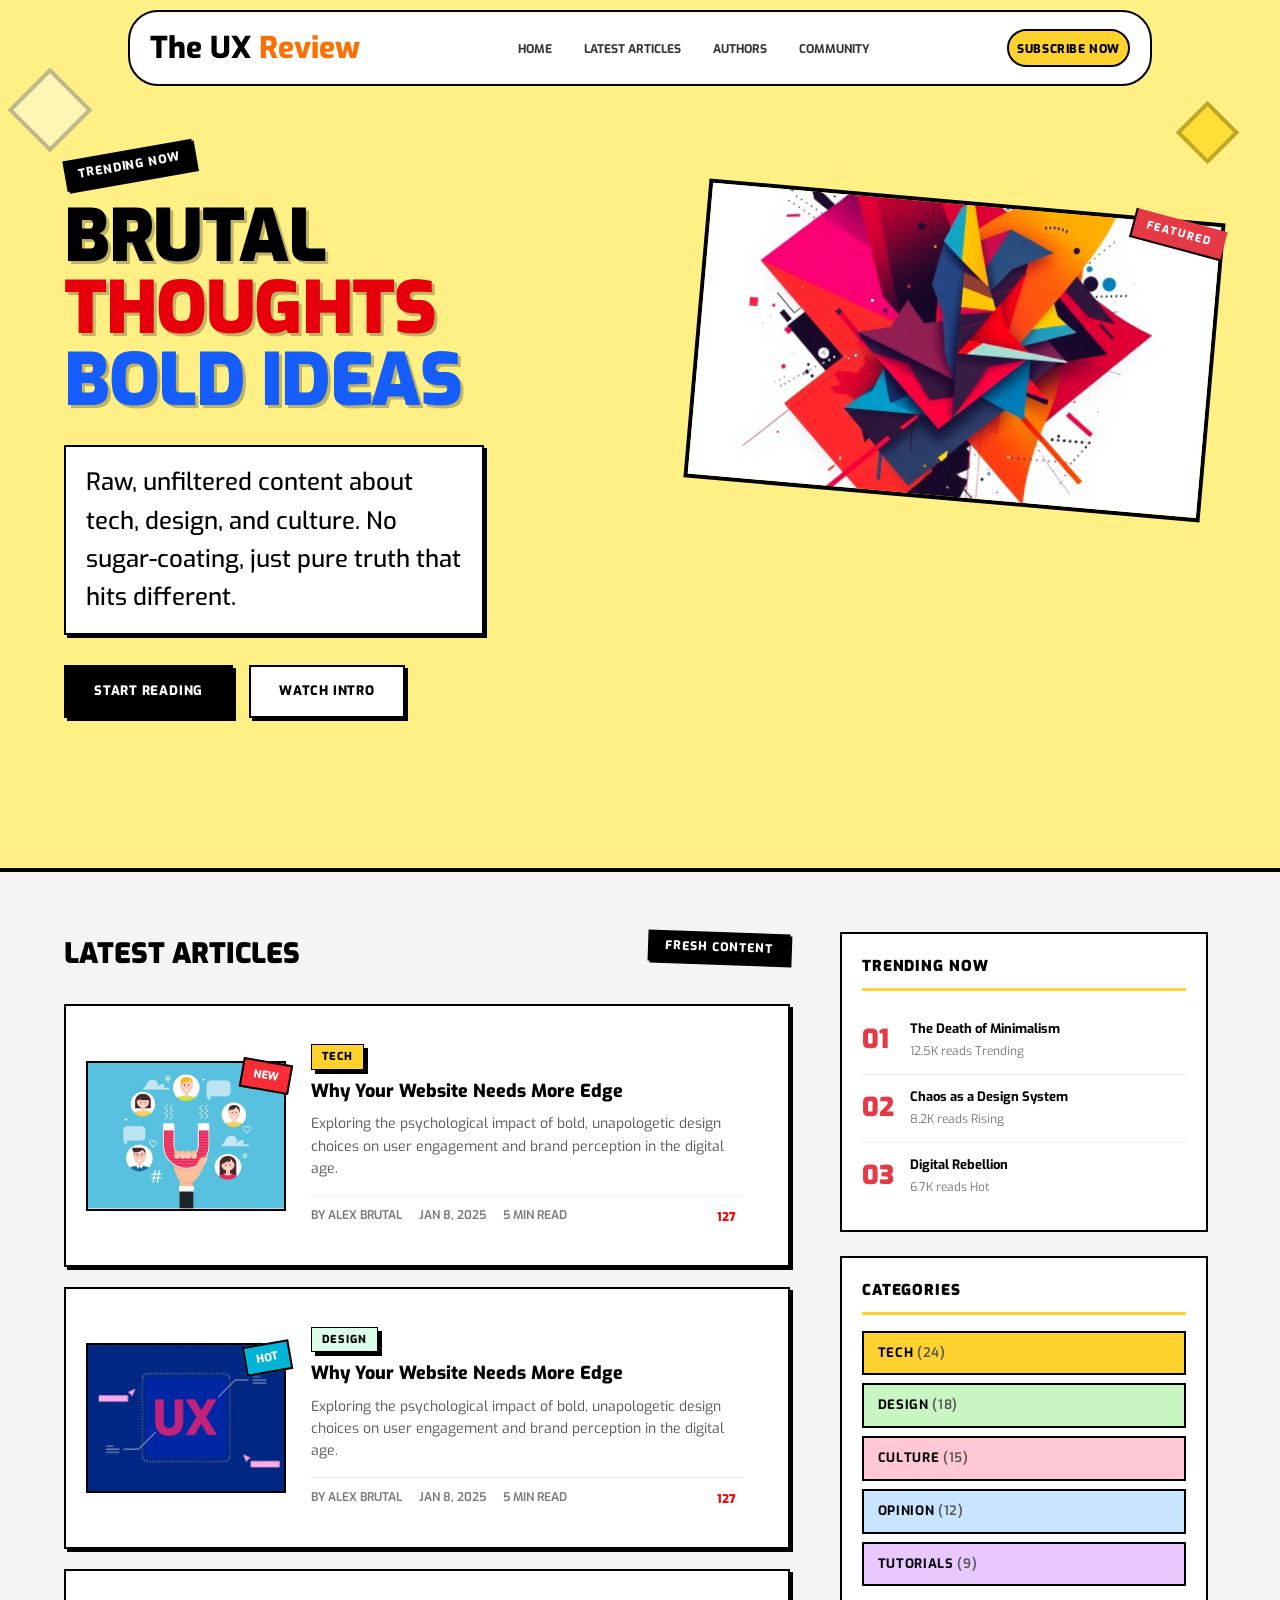
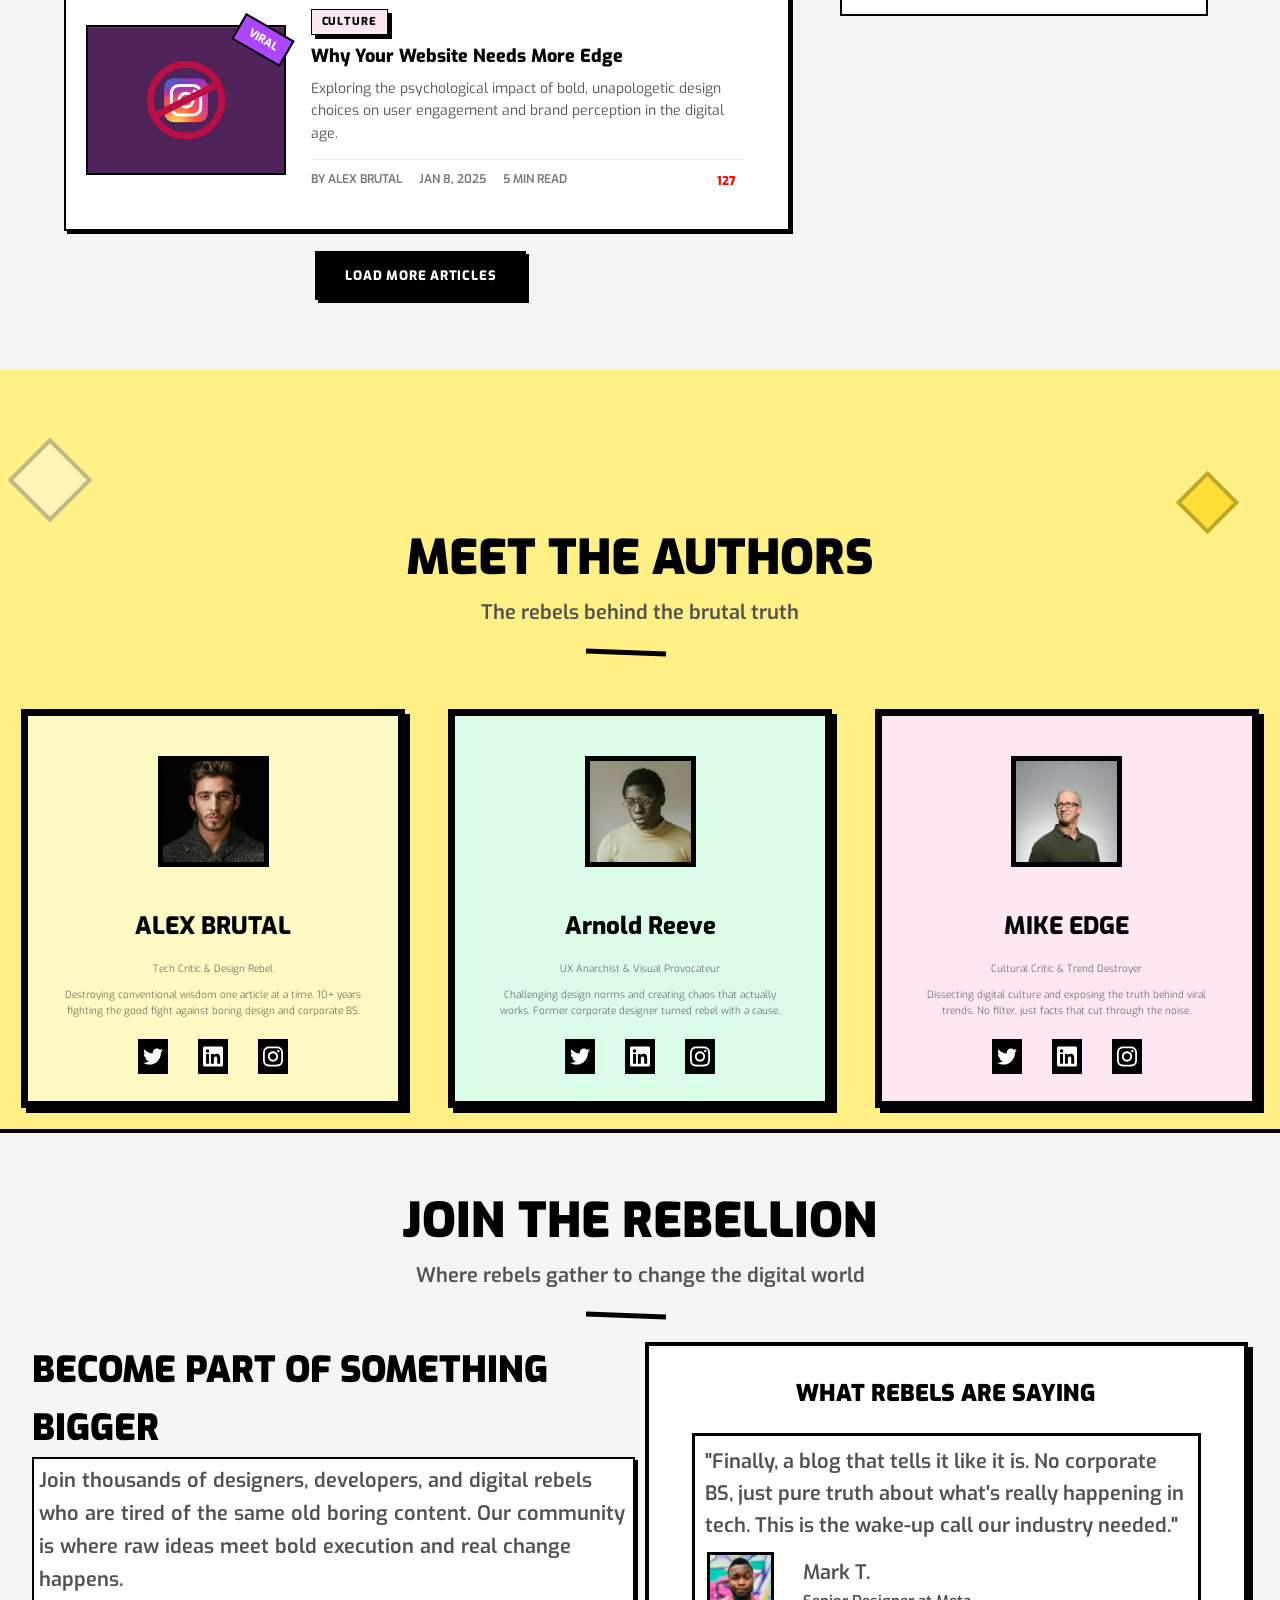
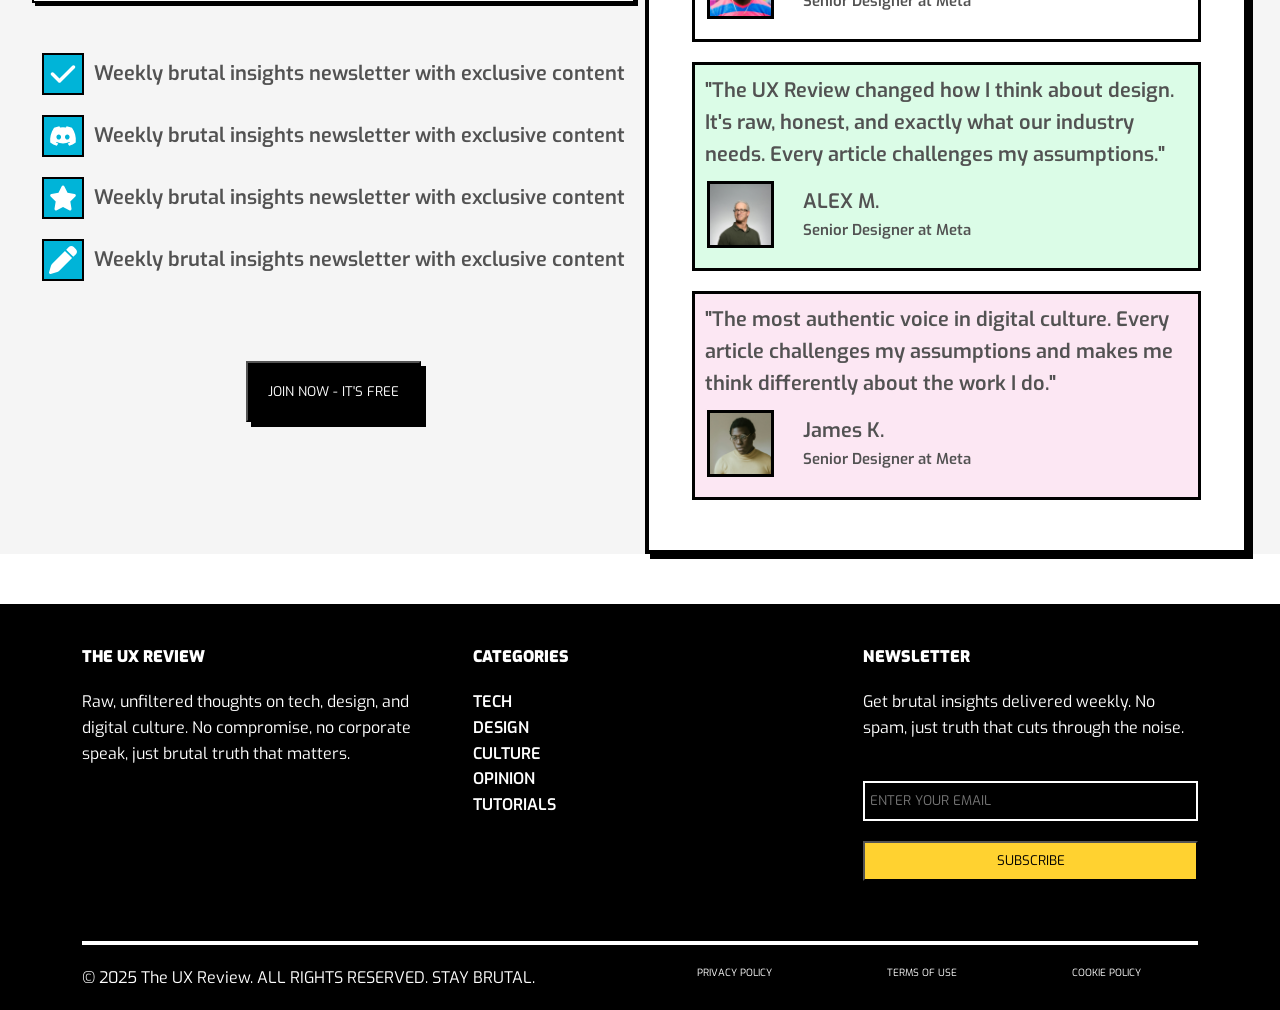
==== commit 384c05c6: "Upload assignment" ====
--- a/index.html
+++ b/index.html
@@ -1,503 +1,341 @@
 <!DOCTYPE html>
-<html lang="en">
-<head>
-  <meta charset="UTF-8" />
-  <meta name="viewport" content="width=device-width, initial-scale=1.0" />
-  <title>DJI Mavic 4 Pro</title>
-  <link rel="icon" href="img/favicon.png" />
-  <link href="https://fonts.googleapis.com/css2?family=Exo:ital,wght@0,300;0,400;0,500;0,600;0,700;0,800;1,400&display=swap" rel="stylesheet" />
-  <link rel="stylesheet" href="style.css" />
-</head>
-<body>
-
-  <div class="navbar">
-    <div class="navbar-inner">
-      <div class="navbar-logo">
-        <div class="navbar-logo-icon">
-          <img src="img/helicopter.png" alt="DJI" width="22" height="22" />
-        </div>
-        <span class="navbar-logo-text">DJI Mavic 4 Pro</span>
-      </div>
-      <nav class="navbar-nav">
-        <a href="#home" class="nav-link active">Home</a>
-        <a href="#specifications" class="nav-link">Specifications</a>
-        <a href="#reviews" class="nav-link">Rating Reviews</a>
-        <a href="#related" class="nav-link">Related Products</a>
-      </nav>
-    </div>
-  </div>
-
-  <div>
-
-    <div class="hero" id="home">
-      <div class="container hero-inner">
+<html lang="ar" dir="ltr">
+  <head>
+    
+    <meta charset="UTF-8" />
+    <meta name="viewport" content="width=device-width, initial-scale=1.0" />
+    <title>The UX Review</title>
+    <link href="https://fonts.googleapis.com/css2?family=Exo:wght@400;500;600;700;800;900&display=swap" rel="stylesheet" />
+    <link rel="stylesheet" href="css/style.css" />
+  </head>
+  <body>
+
+    <div class="navbar">
+      <div class="navbar-inner">
+        <p href="#" class="logo">The UX <span>Review</span></p>
+        <div class="nav-links">
+          <a href="#">HOME </a>
+          <a href="#LATEST ARTICLES">LATEST ARTICLES</a>
+          <a href="#AUTHORS">AUTHORS</a>
+          <a href="#community">COMMUNITY</a>
+        </div>
+        <button class="btn-subscribe">SUBSCRIBE NOW</button>
+      </div>
+    </div>
+
+    <div class="hero">
+      <div class="deco deco-tl"></div>
+      <div class="deco deco-tr"></div>
+      <div class="container">
+        <div class="hero-content">
+          <span class="badge badge-dark">TRENDING NOW</span>
+          <h1>
+            <span class="line-black">BRUTAL</span>
+            <span class="line-red">THOUGHTS</span>
+            <span class="line-blue">BOLD IDEAS</span>
+          </h1>
+          <div class="hero-desc">
+            <p>Raw, unfiltered content about tech, design, and culture. No sugar-coating, just pure truth that hits different.</p>
+          </div>
+          <div class="hero-buttons">
+            <a href="#" class="btn-dark">START READING</a>
+            <a href="#" class="btn-outline">WATCH INTRO</a>
+          </div>
+        </div>
         <div class="hero-image-wrap">
-          <span class="hero-badge">-12% OFF</span>
-          <img src="img/hero-img-CYauTLx2.png" alt="DJI Mavic 4 Pro drone" class="hero-img"/>
-        </div>
-        <div class="hero-info">
-          <div class="hero-tags">
-            <span class="tag">Professional</span>
-            <span class="tag">In Stock</span>
-            <span class="tag">Free Shipping</span>
-          </div>
-          <h1 class="hero-title">DJI Mavic 4 <span class="purple">Pro</span></h1>
-          <p class="hero-desc">
-            Experience unparalleled flight performance with 8K camera capabilities, 40-minute flight time, and advanced AI obstacle avoidance technology. Perfect for professional photographers and content creators.
-          </p>
-          <div class="hero-price-row">
-            <span class="price-current">$2,499</span>
-            <span class="price-old">$2,849</span>
-            <span class="price-save">Save $350</span>
-          </div>
-          <p class="hero-installment">Or pay in 4 interest-free payments of $624.75</p>
-          <button class="btn btn-primary btn-cart">
-            <svg width="18" height="18" viewBox="0 0 24 24" fill="none" stroke="currentColor" stroke-width="2" stroke-linecap="round" stroke-linejoin="round"><circle cx="9" cy="21" r="1"/><circle cx="20" cy="21" r="1"/><path d="M1 1h4l2.68 13.39a2 2 0 0 0 2 1.61h9.72a2 2 0 0 0 2-1.61L23 6H6"/></svg>
-            Add to Cart - $2,499
-          </button>
-          <button class="btn btn-secondary btn-wishlist">
-            <svg width="18" height="18" viewBox="0 0 24 24" fill="currentColor" stroke="currentColor" stroke-width="0"><path d="M12 21.35l-1.45-1.32C5.4 15.36 2 12.28 2 8.5 2 5.42 4.42 3 7.5 3c1.74 0 3.41.81 4.5 2.09C13.09 3.81 14.76 3 16.5 3 19.58 3 22 5.42 22 8.5c0 3.78-3.4 6.86-8.55 11.54L12 21.35z"/></svg>
-            Add to Wishlist
-          </button>
-        </div>
-      </div>
-    </div>
-    
-    <div class="mid" id="specifications">
-        <h2>How We <span>Compare</span></h2>
-          <p>See why the DJI Mavic 4 Pro leads the professional drone market</p>
-
-        <div id="table">
-            <table class="table">
-                <tr class="raw">
-                    <th>Feature</th>
-                    <th class="bord hr">DJI Mavic 4 Pro <br> <span>Our Product</span></th>
-                    <th>AirMaster Pro <br> <span>Competitor A</span></th>
-                    <th>FlightMax 4K <br> <span>Competitor B</span></th>
-                    <th>SkyHawk Elite <br> <span>Competitor C</span></th>
-                </tr>
-                <tr class="raw">
-                    <td class="fraw"><svg style="color: #34B9DB; margin-right: 10px;" class="svg-inline--fa fa-video mr-2 text-cyan-500" data-prefix="fas" data-icon="video" role="img" viewBox="0 0 576 512" aria-hidden="true" data-fa-i2svg="" xmlns="http://www.w3.org/2000/svg"><path fill="currentColor" d="M96 64c-35.3 0-64 28.7-64 64l0 256c0 35.3 28.7 64 64 64l256 0c35.3 0 64-28.7 64-64l0-256c0-35.3-28.7-64-64-64L96 64zM464 336l73.5 58.8c4.2 3.4 9.4 5.2 14.8 5.2 13.1 0 23.7-10.6 23.7-23.7l0-240.6c0-13.1-10.6-23.7-23.7-23.7-5.4 0-10.6 1.8-14.8 5.2L464 176 464 336z"></path></svg>Video Resolution</td>
-                    <td class="bord1"><span>8K/30fps</span></td>
-                    <td>4K/30fps</td>
-                    <td>4K/60fps</td>
-                    <td>6K/30fps</td>
-                </tr>
-                <tr class="raw">
-                    <td class="fraw"><svg style="color: #4BBCA8; margin-right: 10px;" class="svg-inline--fa fa-camera mr-2 text-teal-500" data-prefix="fas" data-icon="camera" role="img" viewBox="0 0 512 512" aria-hidden="true" data-fa-i2svg="" xmlns="http://www.w3.org/2000/svg"><path fill="currentColor" d="M149.1 64.8L138.7 96 64 96C28.7 96 0 124.7 0 160L0 416c0 35.3 28.7 64 64 64l384 0c35.3 0 64-28.7 64-64l0-256c0-35.3-28.7-64-64-64l-74.7 0-10.4-31.2C356.4 45.2 338.1 32 317.4 32L194.6 32c-20.7 0-39 13.2-45.5 32.8zM256 192a96 96 0 1 1 0 192 96 96 0 1 1 0-192z"></path></svg>Photo Resolution</td>
-                    <td class="bord1"><span>48MP</span></td>
-                    <td>24MP</td>
-                    <td>32MP</td>
-                    <td>20MP</td>
-                </tr>
-                <tr class="raw">
-                    <td class="fraw"><svg style="color:#61ca52; margin-right: 10px;" class="svg-inline--fa fa-battery-full mr-2 text-green-500" data-prefix="fas" data-icon="battery-full" role="img" viewBox="0 0 640 512" aria-hidden="true" data-fa-i2svg="" xmlns="http://www.w3.org/2000/svg"><path fill="currentColor" d="M528 128c8.8 0 16 7.2 16 16l0 224c0 8.8-7.2 16-16 16l-416 0c-8.8 0-16-7.2-16-16l0-224c0-8.8 7.2-16 16-16l416 0zM112 64c-44.2 0-80 35.8-80 80l0 224c0 44.2 35.8 80 80 80l416 0c44.2 0 80-35.8 80-80l0-48c17.7 0 32-14.3 32-32l0-64c0-17.7-14.3-32-32-32l0-48c0-44.2-35.8-80-80-80L112 64zm56 112c-13.3 0-24 10.7-24 24l0 112c0 13.3 10.7 24 24 24l304 0c13.3 0 24-10.7 24-24l0-112c0-13.3-10.7-24-24-24l-304 0z"></path></svg>Flight Time</td>
-                    <td class="bord1"><span>30 minutes</span></td>
-                    <td>35 minutes</td>
-                    <td>45 minutes</td>
-                    <td>50 minutes</td>
-                </tr>
-                <tr class="raw">
-                    <td class="fraw"><svg style="color: #F89B68; margin-right: 10px;" class="svg-inline--fa fa-satellite-dish mr-2 text-orange-500" data-prefix="fas" data-icon="satellite-dish" role="img" viewBox="0 0 512 512" aria-hidden="true" data-fa-i2svg="" xmlns="http://www.w3.org/2000/svg"><path fill="currentColor" d="M232 0c154.6 0 280 125.4 280 280 0 13.3-10.7 24-24 24s-24-10.7-24-24c0-128.1-103.9-232-232-232-13.3 0-24-10.7-24-24S218.7 0 232 0zM208 120c0-13.3 10.7-24 24-24 101.6 0 184 82.4 184 184 0 13.3-10.7 24-24 24s-24-10.7-24-24c0-75.1-60.9-136-136-136-13.3 0-24-10.7-24-24zM26.4 142.7c8.8-17.9 32.4-19.9 46.5-5.8l128.5 128.5 32-32c12.5-12.5 32.8-12.5 45.3 0s12.5 32.8 0 45.3l-32 32 128.5 128.5c14.1 14.1 12 37.6-5.8 46.5-34.2 16.9-72.6 26.4-113.3 26.4-141.4 0-256-114.6-256-256 0-40.7 9.5-79.2 26.4-113.3z"></path></svg>Max Range</td>
-                    <td class="bord1"><span>10 KM</span></td>
-                    <td>7 KM</td>
-                    <td>5 KM</td>
-                    <td>8 KM</td>
-                </tr>
-                <tr class="raw">
-                    <td class="fraw"><svg style="color:#F24436;" class="svg-inline--fa fa-gauge-high mr-2 text-red-500" data-prefix="fas" data-icon="gauge-high" role="img" viewBox="0 0 512 512" aria-hidden="true" data-fa-i2svg="" xmlns="http://www.w3.org/2000/svg"><path fill="currentColor" d="M0 256a256 256 0 1 1 512 0 256 256 0 1 1 -512 0zM288 96a32 32 0 1 0 -64 0 32 32 0 1 0 64 0zM256 416c35.3 0 64-28.7 64-64 0-16.2-6-31.1-16-42.3l69.5-138.9c5.9-11.9 1.1-26.3-10.7-32.2s-26.3-1.1-32.2 10.7L261.1 288.2c-1.7-.1-3.4-.2-5.1-.2-35.3 0-64 28.7-64 64s28.7 64 64 64zM176 144a32 32 0 1 0 -64 0 32 32 0 1 0 64 0zM96 288a32 32 0 1 0 0-64 32 32 0 1 0 0 64zm352-32a32 32 0 1 0 -64 0 32 32 0 1 0 64 0z"></path></svg>Max Speed </td>
-                    <td class="bord1"><span>10 KM</span></td>
-                    <td>65 km/h</td>
-                    <td>60 km/h</td>
-                    <td>58 km/h</td>
-
-                </tr>
-                <tr class="raw">
-                    <td class="fraw"><svg style="color:#1D9BF0;margin-right: 10px;" class="svg-inline--fa fa-shield-halved mr-2 text-sky-500" data-prefix="fas" data-icon="shield-halved" role="img" viewBox="0 0 512 512" aria-hidden="true" data-fa-i2svg="" xmlns="http://www.w3.org/2000/svg"><path fill="currentColor" d="M256 0c4.6 0 9.2 1 13.4 2.9L457.8 82.8c22 9.3 38.4 31 38.3 57.2-.5 99.2-41.3 280.7-213.6 363.2-16.7 8-36.1 8-52.8 0-172.4-82.5-213.1-264-213.6-363.2-.1-26.2 16.3-47.9 38.3-57.2L242.7 2.9C246.9 1 251.4 0 256 0zm0 66.8l0 378.1c138-66.8 175.1-214.8 176-303.4l-176-74.6 0 0z"></path></svg>Obstacle Avoidance</td>
-                    <td class="bord1"><span>360°AI</span></td>
-                    <td>4-Direction</td>
-                    <td>Front/Back Only</td>
-                    <td>Front/Back/Down</td>
-                </tr>
-                <tr class="raw">
-                    <td class="fraw"> <svg class="svg-inline--fa fa-cloud-rain mr-2 text-blue-500" data-prefix="fas" data-icon="cloud-rain" role="img" viewBox="0 0 512 512" aria-hidden="true" data-fa-i2svg="" xmlns="http://www.w3.org/2000/svg"><path fill="currentColor" d="M96 320c-53 0-96-43-96-96 0-42.5 27.6-78.6 65.9-91.2-1.3-6.7-1.9-13.7-1.9-20.8 0-61.9 50.1-112 112-112 43.1 0 80.5 24.3 99.2 60 14.7-17.1 36.5-28 60.8-28 44.2 0 80 35.8 80 80 0 5.5-.6 10.8-1.6 16 .5 0 1.1 0 1.6 0 53 0 96 43 96 96s-43 96-96 96L96 320zm1.6 68.2c1.1-2.5 3.6-4.2 6.4-4.2s5.3 1.6 6.4 4.2l30.2 68.2c2.2 5.1 3.4 10.5 3.4 16 0 21.9-18.1 39.6-40 39.6s-40-17.7-40-39.6c0-5.5 1.2-11 3.4-16l30.2-68.2zm152 0c1.1-2.5 3.6-4.2 6.4-4.2s5.3 1.6 6.4 4.2l30.2 68.2c2.2 5.1 3.4 10.5 3.4 16 0 21.9-18.1 39.6-40 39.6s-40-17.7-40-39.6c0-5.5 1.2-11 3.4-16l30.2-68.2zm121.8 68.2l30.2-68.2c1.1-2.5 3.6-4.2 6.4-4.2s5.3 1.6 6.4 4.2l30.2 68.2c2.2 5.1 3.4 10.5 3.4 16 0 21.9-18.1 39.6-40 39.6s-40-17.7-40-39.6c0-5.5 1.2-11 3.4-16z"></path></svg>Weather Resistance</td>
-                    <td class="bord1"><span>IPX4</span></td>
-                    <td>None</td>
-                    <td>IPX3</td>
-                    <td>None</td>
-                </tr>
-                <tr class="raw">
-                    <td class="fraw"><svg style="color: #EFB231; margin-right: 10px;" class="svg-inline--fa fa-dollar-sign mr-2 text-yellow-500" data-prefix="fas" data-icon="dollar-sign" role="img" viewBox="0 0 320 512" aria-hidden="true" data-fa-i2svg="" xmlns="http://www.w3.org/2000/svg"><path fill="currentColor" d="M136 24c0-13.3 10.7-24 24-24s24 10.7 24 24l0 40 56 0c17.7 0 32 14.3 32 32s-14.3 32-32 32l-114.9 0c-24.9 0-45.1 20.2-45.1 45.1 0 22.5 16.5 41.5 38.7 44.7l91.6 13.1c53.8 7.7 93.7 53.7 93.7 108 0 60.3-48.9 109.1-109.1 109.1l-10.9 0 0 40c0 13.3-10.7 24-24 24s-24-10.7-24-24l0-40-72 0c-17.7 0-32-14.3-32-32s14.3-32 32-32l130.9 0c24.9 0 45.1-20.2 45.1-45.1 0-22.5-16.5-41.5-38.7-44.7l-91.6-13.1C55.9 273.5 16 227.4 16 173.1 16 112.9 64.9 64 125.1 64l10.9 0 0-40z"></path></svg>Price</td>
-                    <td class="bord2">$2,499</td>
-                    <td>$2,899</td>
-                    <td>$2,699</td>
-                    <td>$3,199</td>
-                </tr>
-                <tr class="raw">
-                    <td class="fraw">Overall Rating</td>
-                    <td class="bord hr">
-                        <div>
-                           <svg style="color: #EFB231;" class="svg-inline--fa fa-star text-gray-300" data-prefix="fas" data-icon="star" role="img" viewBox="0 0 576 512" aria-hidden="true" data-fa-i2svg="" xmlns="http://www.w3.org/2000/svg"><path fill="currentColor" d="M309.5-18.9c-4.1-8-12.4-13.1-21.4-13.1s-17.3 5.1-21.4 13.1L193.1 125.3 33.2 150.7c-8.9 1.4-16.3 7.7-19.1 16.3s-.5 18 5.8 24.4l114.4 114.5-25.2 159.9c-1.4 8.9 2.3 17.9 9.6 23.2s16.9 6.1 25 2L288.1 417.6 432.4 491c8 4.1 17.7 3.3 25-2s11-14.2 9.6-23.2L441.7 305.9 556.1 191.4c6.4-6.4 8.6-15.8 5.8-24.4s-10.1-14.9-19.1-16.3L383 125.3 309.5-18.9z"></path></svg>
-                           <svg style="color: #EFB231;" class="svg-inline--fa fa-star text-gray-300" data-prefix="fas" data-icon="star" role="img" viewBox="0 0 576 512" aria-hidden="true" data-fa-i2svg="" xmlns="http://www.w3.org/2000/svg"><path fill="currentColor" d="M309.5-18.9c-4.1-8-12.4-13.1-21.4-13.1s-17.3 5.1-21.4 13.1L193.1 125.3 33.2 150.7c-8.9 1.4-16.3 7.7-19.1 16.3s-.5 18 5.8 24.4l114.4 114.5-25.2 159.9c-1.4 8.9 2.3 17.9 9.6 23.2s16.9 6.1 25 2L288.1 417.6 432.4 491c8 4.1 17.7 3.3 25-2s11-14.2 9.6-23.2L441.7 305.9 556.1 191.4c6.4-6.4 8.6-15.8 5.8-24.4s-10.1-14.9-19.1-16.3L383 125.3 309.5-18.9z"></path></svg>
-                           <svg style="color: #EFB231;" class="svg-inline--fa fa-star text-gray-300" data-prefix="fas" data-icon="star" role="img" viewBox="0 0 576 512" aria-hidden="true" data-fa-i2svg="" xmlns="http://www.w3.org/2000/svg"><path fill="currentColor" d="M309.5-18.9c-4.1-8-12.4-13.1-21.4-13.1s-17.3 5.1-21.4 13.1L193.1 125.3 33.2 150.7c-8.9 1.4-16.3 7.7-19.1 16.3s-.5 18 5.8 24.4l114.4 114.5-25.2 159.9c-1.4 8.9 2.3 17.9 9.6 23.2s16.9 6.1 25 2L288.1 417.6 432.4 491c8 4.1 17.7 3.3 25-2s11-14.2 9.6-23.2L441.7 305.9 556.1 191.4c6.4-6.4 8.6-15.8 5.8-24.4s-10.1-14.9-19.1-16.3L383 125.3 309.5-18.9z"></path></svg>
-                           <svg style="color: #EFB231;" class="svg-inline--fa fa-star text-gray-300" data-prefix="fas" data-icon="star" role="img" viewBox="0 0 576 512" aria-hidden="true" data-fa-i2svg="" xmlns="http://www.w3.org/2000/svg"><path fill="currentColor" d="M309.5-18.9c-4.1-8-12.4-13.1-21.4-13.1s-17.3 5.1-21.4 13.1L193.1 125.3 33.2 150.7c-8.9 1.4-16.3 7.7-19.1 16.3s-.5 18 5.8 24.4l114.4 114.5-25.2 159.9c-1.4 8.9 2.3 17.9 9.6 23.2s16.9 6.1 25 2L288.1 417.6 432.4 491c8 4.1 17.7 3.3 25-2s11-14.2 9.6-23.2L441.7 305.9 556.1 191.4c6.4-6.4 8.6-15.8 5.8-24.4s-10.1-14.9-19.1-16.3L383 125.3 309.5-18.9z"></path></svg>
-                           <svg style="color: #EFB231;" class="svg-inline--fa fa-star text-gray-300" data-prefix="fas" data-icon="star" role="img" viewBox="0 0 576 512" aria-hidden="true" data-fa-i2svg="" xmlns="http://www.w3.org/2000/svg"><path fill="currentColor" d="M309.5-18.9c-4.1-8-12.4-13.1-21.4-13.1s-17.3 5.1-21.4 13.1L193.1 125.3 33.2 150.7c-8.9 1.4-16.3 7.7-19.1 16.3s-.5 18 5.8 24.4l114.4 114.5-25.2 159.9c-1.4 8.9 2.3 17.9 9.6 23.2s16.9 6.1 25 2L288.1 417.6 432.4 491c8 4.1 17.7 3.3 25-2s11-14.2 9.6-23.2L441.7 305.9 556.1 191.4c6.4-6.4 8.6-15.8 5.8-24.4s-10.1-14.9-19.1-16.3L383 125.3 309.5-18.9z"></path></svg> 
-                        </div>
-                        4.9/5</td>
-                    <td>
-                         <div>
-                           <svg style="color: #EFB231;" class="svg-inline--fa fa-star text-gray-300" data-prefix="fas" data-icon="star" role="img" viewBox="0 0 576 512" aria-hidden="true" data-fa-i2svg="" xmlns="http://www.w3.org/2000/svg"><path fill="currentColor" d="M309.5-18.9c-4.1-8-12.4-13.1-21.4-13.1s-17.3 5.1-21.4 13.1L193.1 125.3 33.2 150.7c-8.9 1.4-16.3 7.7-19.1 16.3s-.5 18 5.8 24.4l114.4 114.5-25.2 159.9c-1.4 8.9 2.3 17.9 9.6 23.2s16.9 6.1 25 2L288.1 417.6 432.4 491c8 4.1 17.7 3.3 25-2s11-14.2 9.6-23.2L441.7 305.9 556.1 191.4c6.4-6.4 8.6-15.8 5.8-24.4s-10.1-14.9-19.1-16.3L383 125.3 309.5-18.9z"></path></svg>
-                           <svg style="color: #EFB231;" class="svg-inline--fa fa-star text-gray-300" data-prefix="fas" data-icon="star" role="img" viewBox="0 0 576 512" aria-hidden="true" data-fa-i2svg="" xmlns="http://www.w3.org/2000/svg"><path fill="currentColor" d="M309.5-18.9c-4.1-8-12.4-13.1-21.4-13.1s-17.3 5.1-21.4 13.1L193.1 125.3 33.2 150.7c-8.9 1.4-16.3 7.7-19.1 16.3s-.5 18 5.8 24.4l114.4 114.5-25.2 159.9c-1.4 8.9 2.3 17.9 9.6 23.2s16.9 6.1 25 2L288.1 417.6 432.4 491c8 4.1 17.7 3.3 25-2s11-14.2 9.6-23.2L441.7 305.9 556.1 191.4c6.4-6.4 8.6-15.8 5.8-24.4s-10.1-14.9-19.1-16.3L383 125.3 309.5-18.9z"></path></svg>
-                           <svg style="color: #EFB231;" class="svg-inline--fa fa-star text-gray-300" data-prefix="fas" data-icon="star" role="img" viewBox="0 0 576 512" aria-hidden="true" data-fa-i2svg="" xmlns="http://www.w3.org/2000/svg"><path fill="currentColor" d="M309.5-18.9c-4.1-8-12.4-13.1-21.4-13.1s-17.3 5.1-21.4 13.1L193.1 125.3 33.2 150.7c-8.9 1.4-16.3 7.7-19.1 16.3s-.5 18 5.8 24.4l114.4 114.5-25.2 159.9c-1.4 8.9 2.3 17.9 9.6 23.2s16.9 6.1 25 2L288.1 417.6 432.4 491c8 4.1 17.7 3.3 25-2s11-14.2 9.6-23.2L441.7 305.9 556.1 191.4c6.4-6.4 8.6-15.8 5.8-24.4s-10.1-14.9-19.1-16.3L383 125.3 309.5-18.9z"></path></svg>
-                           <svg style="color: #EFB231;" class="svg-inline--fa fa-star text-gray-300" data-prefix="fas" data-icon="star" role="img" viewBox="0 0 576 512" aria-hidden="true" data-fa-i2svg="" xmlns="http://www.w3.org/2000/svg"><path fill="currentColor" d="M309.5-18.9c-4.1-8-12.4-13.1-21.4-13.1s-17.3 5.1-21.4 13.1L193.1 125.3 33.2 150.7c-8.9 1.4-16.3 7.7-19.1 16.3s-.5 18 5.8 24.4l114.4 114.5-25.2 159.9c-1.4 8.9 2.3 17.9 9.6 23.2s16.9 6.1 25 2L288.1 417.6 432.4 491c8 4.1 17.7 3.3 25-2s11-14.2 9.6-23.2L441.7 305.9 556.1 191.4c6.4-6.4 8.6-15.8 5.8-24.4s-10.1-14.9-19.1-16.3L383 125.3 309.5-18.9z"></path></svg>
-                           <svg class="svg-inline--fa fa-star text-gray-300" data-prefix="fas" data-icon="star" role="img" viewBox="0 0 576 512" aria-hidden="true" data-fa-i2svg="" xmlns="http://www.w3.org/2000/svg"><path fill="currentColor" d="M309.5-18.9c-4.1-8-12.4-13.1-21.4-13.1s-17.3 5.1-21.4 13.1L193.1 125.3 33.2 150.7c-8.9 1.4-16.3 7.7-19.1 16.3s-.5 18 5.8 24.4l114.4 114.5-25.2 159.9c-1.4 8.9 2.3 17.9 9.6 23.2s16.9 6.1 25 2L288.1 417.6 432.4 491c8 4.1 17.7 3.3 25-2s11-14.2 9.6-23.2L441.7 305.9 556.1 191.4c6.4-6.4 8.6-15.8 5.8-24.4s-10.1-14.9-19.1-16.3L383 125.3 309.5-18.9z"></path></svg> 
-                        </div>
-                        4.1/5</td>
-                    <td>
-                        <div>
-                           <svg style="color: #EFB231;" class="svg-inline--fa fa-star text-gray-300" data-prefix="fas" data-icon="star" role="img" viewBox="0 0 576 512" aria-hidden="true" data-fa-i2svg="" xmlns="http://www.w3.org/2000/svg"><path fill="currentColor" d="M309.5-18.9c-4.1-8-12.4-13.1-21.4-13.1s-17.3 5.1-21.4 13.1L193.1 125.3 33.2 150.7c-8.9 1.4-16.3 7.7-19.1 16.3s-.5 18 5.8 24.4l114.4 114.5-25.2 159.9c-1.4 8.9 2.3 17.9 9.6 23.2s16.9 6.1 25 2L288.1 417.6 432.4 491c8 4.1 17.7 3.3 25-2s11-14.2 9.6-23.2L441.7 305.9 556.1 191.4c6.4-6.4 8.6-15.8 5.8-24.4s-10.1-14.9-19.1-16.3L383 125.3 309.5-18.9z"></path></svg>
-                           <svg style="color: #EFB231;" class="svg-inline--fa fa-star text-gray-300" data-prefix="fas" data-icon="star" role="img" viewBox="0 0 576 512" aria-hidden="true" data-fa-i2svg="" xmlns="http://www.w3.org/2000/svg"><path fill="currentColor" d="M309.5-18.9c-4.1-8-12.4-13.1-21.4-13.1s-17.3 5.1-21.4 13.1L193.1 125.3 33.2 150.7c-8.9 1.4-16.3 7.7-19.1 16.3s-.5 18 5.8 24.4l114.4 114.5-25.2 159.9c-1.4 8.9 2.3 17.9 9.6 23.2s16.9 6.1 25 2L288.1 417.6 432.4 491c8 4.1 17.7 3.3 25-2s11-14.2 9.6-23.2L441.7 305.9 556.1 191.4c6.4-6.4 8.6-15.8 5.8-24.4s-10.1-14.9-19.1-16.3L383 125.3 309.5-18.9z"></path></svg>
-                           <svg style="color: #EFB231;" class="svg-inline--fa fa-star text-gray-300" data-prefix="fas" data-icon="star" role="img" viewBox="0 0 576 512" aria-hidden="true" data-fa-i2svg="" xmlns="http://www.w3.org/2000/svg"><path fill="currentColor" d="M309.5-18.9c-4.1-8-12.4-13.1-21.4-13.1s-17.3 5.1-21.4 13.1L193.1 125.3 33.2 150.7c-8.9 1.4-16.3 7.7-19.1 16.3s-.5 18 5.8 24.4l114.4 114.5-25.2 159.9c-1.4 8.9 2.3 17.9 9.6 23.2s16.9 6.1 25 2L288.1 417.6 432.4 491c8 4.1 17.7 3.3 25-2s11-14.2 9.6-23.2L441.7 305.9 556.1 191.4c6.4-6.4 8.6-15.8 5.8-24.4s-10.1-14.9-19.1-16.3L383 125.3 309.5-18.9z"></path></svg>
-                           <svg style="color: #EFB231;" class="svg-inline--fa fa-star text-gray-300" data-prefix="fas" data-icon="star" role="img" viewBox="0 0 576 512" aria-hidden="true" data-fa-i2svg="" xmlns="http://www.w3.org/2000/svg"><path fill="currentColor" d="M309.5-18.9c-4.1-8-12.4-13.1-21.4-13.1s-17.3 5.1-21.4 13.1L193.1 125.3 33.2 150.7c-8.9 1.4-16.3 7.7-19.1 16.3s-.5 18 5.8 24.4l114.4 114.5-25.2 159.9c-1.4 8.9 2.3 17.9 9.6 23.2s16.9 6.1 25 2L288.1 417.6 432.4 491c8 4.1 17.7 3.3 25-2s11-14.2 9.6-23.2L441.7 305.9 556.1 191.4c6.4-6.4 8.6-15.8 5.8-24.4s-10.1-14.9-19.1-16.3L383 125.3 309.5-18.9z"></path></svg>
-                           <svg style="color: #EFB231;" class="svg-inline--fa fa-star-half-stroke text-yellow-400" data-prefix="fas" data-icon="star-half-stroke" role="img" viewBox="0 0 576 512" aria-hidden="true" data-fa-i2svg="" xmlns="http://www.w3.org/2000/svg"><path fill="currentColor" d="M288.1 353.6c10 0 19.9 2.3 29 7l74.4 37.9-13-82.5c-3.2-20.2 3.5-40.7 17.9-55.2l59-59.1-82.5-13.1c-20.2-3.2-37.7-15.9-47-34.1l-38-74.4 0 273.6zM457.4 489c-7.3 5.3-17 6.1-25 2L288.1 417.6 143.8 491c-8 4.1-17.7 3.3-25-2s-11-14.2-9.6-23.2L134.4 305.9 20 191.4c-6.4-6.4-8.6-15.8-5.8-24.4s10.1-14.9 19.1-16.3l159.9-25.4 73.6-144.2c4.1-8 12.4-13.1 21.4-13.1s17.3 5.1 21.4 13.1L383 125.3 542.9 150.7c8.9 1.4 16.3 7.7 19.1 16.3s.5 18-5.8 24.4L441.7 305.9 467 465.8c1.4 8.9-2.3 17.9-9.6 23.2z"></path></svg>
-                        </div>
-                        4.3/5</td>
-                    <td>
-                         <div>
-                           <svg style="color: #EFB231;" class="svg-inline--fa fa-star text-gray-300" data-prefix="fas" data-icon="star" role="img" viewBox="0 0 576 512" aria-hidden="true" data-fa-i2svg="" xmlns="http://www.w3.org/2000/svg"><path fill="currentColor" d="M309.5-18.9c-4.1-8-12.4-13.1-21.4-13.1s-17.3 5.1-21.4 13.1L193.1 125.3 33.2 150.7c-8.9 1.4-16.3 7.7-19.1 16.3s-.5 18 5.8 24.4l114.4 114.5-25.2 159.9c-1.4 8.9 2.3 17.9 9.6 23.2s16.9 6.1 25 2L288.1 417.6 432.4 491c8 4.1 17.7 3.3 25-2s11-14.2 9.6-23.2L441.7 305.9 556.1 191.4c6.4-6.4 8.6-15.8 5.8-24.4s-10.1-14.9-19.1-16.3L383 125.3 309.5-18.9z"></path></svg>
-                           <svg style="color: #EFB231;" class="svg-inline--fa fa-star text-gray-300" data-prefix="fas" data-icon="star" role="img" viewBox="0 0 576 512" aria-hidden="true" data-fa-i2svg="" xmlns="http://www.w3.org/2000/svg"><path fill="currentColor" d="M309.5-18.9c-4.1-8-12.4-13.1-21.4-13.1s-17.3 5.1-21.4 13.1L193.1 125.3 33.2 150.7c-8.9 1.4-16.3 7.7-19.1 16.3s-.5 18 5.8 24.4l114.4 114.5-25.2 159.9c-1.4 8.9 2.3 17.9 9.6 23.2s16.9 6.1 25 2L288.1 417.6 432.4 491c8 4.1 17.7 3.3 25-2s11-14.2 9.6-23.2L441.7 305.9 556.1 191.4c6.4-6.4 8.6-15.8 5.8-24.4s-10.1-14.9-19.1-16.3L383 125.3 309.5-18.9z"></path></svg>
-                           <svg style="color: #EFB231;" class="svg-inline--fa fa-star text-gray-300" data-prefix="fas" data-icon="star" role="img" viewBox="0 0 576 512" aria-hidden="true" data-fa-i2svg="" xmlns="http://www.w3.org/2000/svg"><path fill="currentColor" d="M309.5-18.9c-4.1-8-12.4-13.1-21.4-13.1s-17.3 5.1-21.4 13.1L193.1 125.3 33.2 150.7c-8.9 1.4-16.3 7.7-19.1 16.3s-.5 18 5.8 24.4l114.4 114.5-25.2 159.9c-1.4 8.9 2.3 17.9 9.6 23.2s16.9 6.1 25 2L288.1 417.6 432.4 491c8 4.1 17.7 3.3 25-2s11-14.2 9.6-23.2L441.7 305.9 556.1 191.4c6.4-6.4 8.6-15.8 5.8-24.4s-10.1-14.9-19.1-16.3L383 125.3 309.5-18.9z"></path></svg>
-                           <svg style="color: #EFB231;" class="svg-inline--fa fa-star text-gray-300" data-prefix="fas" data-icon="star" role="img" viewBox="0 0 576 512" aria-hidden="true" data-fa-i2svg="" xmlns="http://www.w3.org/2000/svg"><path fill="currentColor" d="M309.5-18.9c-4.1-8-12.4-13.1-21.4-13.1s-17.3 5.1-21.4 13.1L193.1 125.3 33.2 150.7c-8.9 1.4-16.3 7.7-19.1 16.3s-.5 18 5.8 24.4l114.4 114.5-25.2 159.9c-1.4 8.9 2.3 17.9 9.6 23.2s16.9 6.1 25 2L288.1 417.6 432.4 491c8 4.1 17.7 3.3 25-2s11-14.2 9.6-23.2L441.7 305.9 556.1 191.4c6.4-6.4 8.6-15.8 5.8-24.4s-10.1-14.9-19.1-16.3L383 125.3 309.5-18.9z"></path></svg>
-                           <svg class="svg-inline--fa fa-star text-gray-300" data-prefix="fas" data-icon="star" role="img" viewBox="0 0 576 512" aria-hidden="true" data-fa-i2svg="" xmlns="http://www.w3.org/2000/svg"><path fill="currentColor" d="M309.5-18.9c-4.1-8-12.4-13.1-21.4-13.1s-17.3 5.1-21.4 13.1L193.1 125.3 33.2 150.7c-8.9 1.4-16.3 7.7-19.1 16.3s-.5 18 5.8 24.4l114.4 114.5-25.2 159.9c-1.4 8.9 2.3 17.9 9.6 23.2s16.9 6.1 25 2L288.1 417.6 432.4 491c8 4.1 17.7 3.3 25-2s11-14.2 9.6-23.2L441.7 305.9 556.1 191.4c6.4-6.4 8.6-15.8 5.8-24.4s-10.1-14.9-19.1-16.3L383 125.3 309.5-18.9z"></path></svg> 
-                        </div>
-                        3.9/5</td>
-                </tr>
-            </table> 
-
-        </div> 
-            <div class="label1">
-                <svg style="color:#4FA83F;" class="svg-inline--fa fa-trophy mr-3 text-2xl text-green-500" data-prefix="fas" data-icon="trophy" role="img" viewBox="0 0 512 512" aria-hidden="true" data-fa-i2svg="" xmlns="http://www.w3.org/2000/svg"><path fill="currentColor" d="M144.3 0l224 0c26.5 0 48.1 21.8 47.1 48.2-.2 5.3-.4 10.6-.7 15.8l49.6 0c26.1 0 49.1 21.6 47.1 49.8-7.5 103.7-60.5 160.7-118 190.5-15.8 8.2-31.9 14.3-47.2 18.8-20.2 28.6-41.2 43.7-57.9 51.8l0 73.1 64 0c17.7 0 32 14.3 32 32s-14.3 32-32 32l-192 0c-17.7 0-32-14.3-32-32s14.3-32 32-32l64 0 0-73.1c-16-7.7-35.9-22-55.3-48.3-18.4-4.8-38.4-12.1-57.9-23.1-54.1-30.3-102.9-87.4-109.9-189.9-1.9-28.1 21-49.7 47.1-49.7l49.6 0c-.3-5.2-.5-10.4-.7-15.8-1-26.5 20.6-48.2 47.1-48.2zM101.5 112l-52.4 0c6.2 84.7 45.1 127.1 85.2 149.6-14.4-37.3-26.3-86-32.8-149.6zM380 256.8c40.5-23.8 77.1-66.1 83.3-144.8L411 112c-6.2 60.9-17.4 108.2-31 144.8z"></path></svg>
-                <div>
-                <h3>Winner: DJI Mavic 4 Pro</h3>
-                <p>Best performance, features, and value</p>
-                </div>
-            </div>  
-    </div>
-
-
-    <div class="reviews-section" id="reviews">
+          <div class="hero-image-inner">
+            <img
+              src="img/e7c75b833c-f09fa794a4e1fbd04b1e.png"
+              alt="Abstract brutalist geometric shapes"
+            />
+
+          </div>
+        </div>
+      </div>
+    </div>
+
+    <div id= "LATEST ARTICLES" class="articles-section">
       <div class="container">
-        <h2 class="section-title">What Our <span class="purple">Customers Say</span></h2>
-        <p class="section-subtitle">Real experiences from professional pilots and creators</p>
-
-        <div class="reviews-layout">
-          <div class="rating-summary-card">
-            <div class="rating-big">4.9</div>
-            <div class="rating-stars-big">
-                <svg style="color: #EFB231;" class="svgy svg-inline--fa fa-star text-gray-300" data-prefix="fas" data-icon="star" role="img" viewBox="0 0 576 512" aria-hidden="true" data-fa-i2svg="" xmlns="http://www.w3.org/2000/svg"><path fill="currentColor" d="M309.5-18.9c-4.1-8-12.4-13.1-21.4-13.1s-17.3 5.1-21.4 13.1L193.1 125.3 33.2 150.7c-8.9 1.4-16.3 7.7-19.1 16.3s-.5 18 5.8 24.4l114.4 114.5-25.2 159.9c-1.4 8.9 2.3 17.9 9.6 23.2s16.9 6.1 25 2L288.1 417.6 432.4 491c8 4.1 17.7 3.3 25-2s11-14.2 9.6-23.2L441.7 305.9 556.1 191.4c6.4-6.4 8.6-15.8 5.8-24.4s-10.1-14.9-19.1-16.3L383 125.3 309.5-18.9z"></path></svg>
-                <svg style="color: #EFB231;" class="svgy svg-inline--fa fa-star text-gray-300" data-prefix="fas" data-icon="star" role="img" viewBox="0 0 576 512" aria-hidden="true" data-fa-i2svg="" xmlns="http://www.w3.org/2000/svg"><path fill="currentColor" d="M309.5-18.9c-4.1-8-12.4-13.1-21.4-13.1s-17.3 5.1-21.4 13.1L193.1 125.3 33.2 150.7c-8.9 1.4-16.3 7.7-19.1 16.3s-.5 18 5.8 24.4l114.4 114.5-25.2 159.9c-1.4 8.9 2.3 17.9 9.6 23.2s16.9 6.1 25 2L288.1 417.6 432.4 491c8 4.1 17.7 3.3 25-2s11-14.2 9.6-23.2L441.7 305.9 556.1 191.4c6.4-6.4 8.6-15.8 5.8-24.4s-10.1-14.9-19.1-16.3L383 125.3 309.5-18.9z"></path></svg>
-                <svg style="color: #EFB231;" class="svgy svg-inline--fa fa-star text-gray-300" data-prefix="fas" data-icon="star" role="img" viewBox="0 0 576 512" aria-hidden="true" data-fa-i2svg="" xmlns="http://www.w3.org/2000/svg"><path fill="currentColor" d="M309.5-18.9c-4.1-8-12.4-13.1-21.4-13.1s-17.3 5.1-21.4 13.1L193.1 125.3 33.2 150.7c-8.9 1.4-16.3 7.7-19.1 16.3s-.5 18 5.8 24.4l114.4 114.5-25.2 159.9c-1.4 8.9 2.3 17.9 9.6 23.2s16.9 6.1 25 2L288.1 417.6 432.4 491c8 4.1 17.7 3.3 25-2s11-14.2 9.6-23.2L441.7 305.9 556.1 191.4c6.4-6.4 8.6-15.8 5.8-24.4s-10.1-14.9-19.1-16.3L383 125.3 309.5-18.9z"></path></svg>
-                <svg style="color: #EFB231;" class="svgy svg-inline--fa fa-star text-gray-300" data-prefix="fas" data-icon="star" role="img" viewBox="0 0 576 512" aria-hidden="true" data-fa-i2svg="" xmlns="http://www.w3.org/2000/svg"><path fill="currentColor" d="M309.5-18.9c-4.1-8-12.4-13.1-21.4-13.1s-17.3 5.1-21.4 13.1L193.1 125.3 33.2 150.7c-8.9 1.4-16.3 7.7-19.1 16.3s-.5 18 5.8 24.4l114.4 114.5-25.2 159.9c-1.4 8.9 2.3 17.9 9.6 23.2s16.9 6.1 25 2L288.1 417.6 432.4 491c8 4.1 17.7 3.3 25-2s11-14.2 9.6-23.2L441.7 305.9 556.1 191.4c6.4-6.4 8.6-15.8 5.8-24.4s-10.1-14.9-19.1-16.3L383 125.3 309.5-18.9z"></path></svg>
-                <svg style="color: #EFB231;" class="svgy svg-inline--fa fa-star text-gray-300" data-prefix="fas" data-icon="star" role="img" viewBox="0 0 576 512" aria-hidden="true" data-fa-i2svg="" xmlns="http://www.w3.org/2000/svg"><path fill="currentColor" d="M309.5-18.9c-4.1-8-12.4-13.1-21.4-13.1s-17.3 5.1-21.4 13.1L193.1 125.3 33.2 150.7c-8.9 1.4-16.3 7.7-19.1 16.3s-.5 18 5.8 24.4l114.4 114.5-25.2 159.9c-1.4 8.9 2.3 17.9 9.6 23.2s16.9 6.1 25 2L288.1 417.6 432.4 491c8 4.1 17.7 3.3 25-2s11-14.2 9.6-23.2L441.7 305.9 556.1 191.4c6.4-6.4 8.6-15.8 5.8-24.4s-10.1-14.9-19.1-16.3L383 125.3 309.5-18.9z"></path></svg> 
-                
-            </div>
-            <div class="rating-based">Based on 2,847 reviews</div>
-
-            <div class="rating-bars">
-              <div class="rating-bar-row">
-                <span class="bar-label">5
-                <svg style="color: #EFB231;" class="svgy svg-inline--fa fa-star text-gray-300" data-prefix="fas" data-icon="star" role="img" viewBox="0 0 576 512" aria-hidden="true" data-fa-i2svg="" xmlns="http://www.w3.org/2000/svg"><path fill="currentColor" d="M309.5-18.9c-4.1-8-12.4-13.1-21.4-13.1s-17.3 5.1-21.4 13.1L193.1 125.3 33.2 150.7c-8.9 1.4-16.3 7.7-19.1 16.3s-.5 18 5.8 24.4l114.4 114.5-25.2 159.9c-1.4 8.9 2.3 17.9 9.6 23.2s16.9 6.1 25 2L288.1 417.6 432.4 491c8 4.1 17.7 3.3 25-2s11-14.2 9.6-23.2L441.7 305.9 556.1 191.4c6.4-6.4 8.6-15.8 5.8-24.4s-10.1-14.9-19.1-16.3L383 125.3 309.5-18.9z"></path></svg>
-                </span>
-                <div class="bar-track"><div class="bar-fill bar-fill-78"></div></div>
-                <span class="bar-pct">78%</span>
+
+        <div class="articles-main">
+          <div class="section-header">
+            <h2>LATEST ARTICLES</h2>
+            <span class="badge badge-dark"> FRESH CONTENT</span>
+          </div>
+
+
+          <div class="parent-article-card"><div class="article-card">
+            <div class="article-image-wrap">
+              <img src="img/user-engagement-2-DFdiyblT.jpg" />
+            </div>
+            <div class="article-body">
+              <span class="category-tag">TECH</span>
+              <h3>Why Your Website Needs More Edge</h3>
+              <p>Exploring the psychological impact of bold, unapologetic design choices on user engagement and brand perception in the digital age.</p>
+              <div class="article-meta">
+                <span>BY ALEX BRUTAL</span>
+                <span>JAN 8, 2025</span>
+                <span>5 MIN READ</span>
+                <span class="reads">127</span>
               </div>
-              <div class="rating-bar-row">
-                <span class="bar-label">4<svg style="color: #EFB231;" class="svgy svg-inline--fa fa-star text-gray-300" data-prefix="fas" data-icon="star" role="img" viewBox="0 0 576 512" aria-hidden="true" data-fa-i2svg="" xmlns="http://www.w3.org/2000/svg"><path fill="currentColor" d="M309.5-18.9c-4.1-8-12.4-13.1-21.4-13.1s-17.3 5.1-21.4 13.1L193.1 125.3 33.2 150.7c-8.9 1.4-16.3 7.7-19.1 16.3s-.5 18 5.8 24.4l114.4 114.5-25.2 159.9c-1.4 8.9 2.3 17.9 9.6 23.2s16.9 6.1 25 2L288.1 417.6 432.4 491c8 4.1 17.7 3.3 25-2s11-14.2 9.6-23.2L441.7 305.9 556.1 191.4c6.4-6.4 8.6-15.8 5.8-24.4s-10.1-14.9-19.1-16.3L383 125.3 309.5-18.9z"></path></svg>
-                </span>
-                <div class="bar-track"><div class="bar-fill bar-fill-15"></div></div>
-                <span class="bar-pct">15%</span>
+            </div>
+          </div></div>
+
+          <div class="parent-article-card"><div class="article-card">
+            <div class="article-image-wrap article-image-wrap1">
+              <img src="img/156-UX-Definition-Illustration-blog.png" />
+            </div>
+            <div class="article-body">
+              <span class="category-tag color1">DESIGN</span>
+              <h3>Why Your Website Needs More Edge</h3>
+              <p>Exploring the psychological impact of bold, unapologetic design choices on user engagement and brand perception in the digital age.</p>
+              <div class="article-meta">
+                <span>BY ALEX BRUTAL</span>
+                <span>JAN 8, 2025</span>
+                <span>5 MIN READ</span>
+                <span class="reads">127</span>
               </div>
-              <div class="rating-bar-row">
-                <span class="bar-label">3<svg style="color: #EFB231;" class="svgy svg-inline--fa fa-star text-gray-300" data-prefix="fas" data-icon="star" role="img" viewBox="0 0 576 512" aria-hidden="true" data-fa-i2svg="" xmlns="http://www.w3.org/2000/svg"><path fill="currentColor" d="M309.5-18.9c-4.1-8-12.4-13.1-21.4-13.1s-17.3 5.1-21.4 13.1L193.1 125.3 33.2 150.7c-8.9 1.4-16.3 7.7-19.1 16.3s-.5 18 5.8 24.4l114.4 114.5-25.2 159.9c-1.4 8.9 2.3 17.9 9.6 23.2s16.9 6.1 25 2L288.1 417.6 432.4 491c8 4.1 17.7 3.3 25-2s11-14.2 9.6-23.2L441.7 305.9 556.1 191.4c6.4-6.4 8.6-15.8 5.8-24.4s-10.1-14.9-19.1-16.3L383 125.3 309.5-18.9z"></path></svg>
-                </span>
-                <div class="bar-track"><div class="bar-fill bar-fill-5"></div></div>
-                <span class="bar-pct">5%</span>
+            </div>
+          </div></div>
+
+          <div class="parent-article-card"><div class="article-card">
+            <div class="article-image-wrap article-image-wrap2">
+              <img src="img/anti-instagram-Bn9b8TEi.jpg" />
+            </div>
+            <div class="article-body">
+              <span class="category-tag color2">CULTURE</span>
+              <h3>Why Your Website Needs More Edge</h3>
+              <p>Exploring the psychological impact of bold, unapologetic design choices on user engagement and brand perception in the digital age.</p>
+              <div class="article-meta">
+                <span>BY ALEX BRUTAL</span>
+                <span>JAN 8, 2025</span>
+                <span>5 MIN READ</span>
+                <span class="reads">127</span>
               </div>
-              <div class="rating-bar-row">
-                <span class="bar-label">2<svg style="color: #EFB231;" class="svgy svg-inline--fa fa-star text-gray-300" data-prefix="fas" data-icon="star" role="img" viewBox="0 0 576 512" aria-hidden="true" data-fa-i2svg="" xmlns="http://www.w3.org/2000/svg"><path fill="currentColor" d="M309.5-18.9c-4.1-8-12.4-13.1-21.4-13.1s-17.3 5.1-21.4 13.1L193.1 125.3 33.2 150.7c-8.9 1.4-16.3 7.7-19.1 16.3s-.5 18 5.8 24.4l114.4 114.5-25.2 159.9c-1.4 8.9 2.3 17.9 9.6 23.2s16.9 6.1 25 2L288.1 417.6 432.4 491c8 4.1 17.7 3.3 25-2s11-14.2 9.6-23.2L441.7 305.9 556.1 191.4c6.4-6.4 8.6-15.8 5.8-24.4s-10.1-14.9-19.1-16.3L383 125.3 309.5-18.9z"></path></svg>
-                </span>
-                <div class="bar-track"><div class="bar-fill bar-fill-2"></div></div>
-                <span class="bar-pct">1.5%</span>
-              </div>
-              <div class="rating-bar-row">
-                <span class="bar-label">1<svg style="color: #EFB231;" class="svgy svg-inline--fa fa-star text-gray-300" data-prefix="fas" data-icon="star" role="img" viewBox="0 0 576 512" aria-hidden="true" data-fa-i2svg="" xmlns="http://www.w3.org/2000/svg"><path fill="currentColor" d="M309.5-18.9c-4.1-8-12.4-13.1-21.4-13.1s-17.3 5.1-21.4 13.1L193.1 125.3 33.2 150.7c-8.9 1.4-16.3 7.7-19.1 16.3s-.5 18 5.8 24.4l114.4 114.5-25.2 159.9c-1.4 8.9 2.3 17.9 9.6 23.2s16.9 6.1 25 2L288.1 417.6 432.4 491c8 4.1 17.7 3.3 25-2s11-14.2 9.6-23.2L441.7 305.9 556.1 191.4c6.4-6.4 8.6-15.8 5.8-24.4s-10.1-14.9-19.1-16.3L383 125.3 309.5-18.9z"></path></svg>
-                </span>
-                <div class="bar-track"><div class="bar-fill bar-fill-1"></div></div>
-                <span class="bar-pct">0.5%</span>
-              </div>
-            </div>
-
-            <div class="rating-stats">
-              <div class="stat-box">
-                <div class="stat-val">96%</div>
-                <div class="stat-lbl">Would recommend</div>
-              </div>
-              <div class="stat-box">
-                <div class="stat-val">4.8</div>
-                <div class="stat-lbl">Quality rating</div>
-              </div>
-            </div>
-          </div>
-
-          <div class="review-cards">
-            <div class="review-card">
-              <div class="review-header">
-                <div class="review-author-info">
-                  <img src="https://drone-product-page.vercel.app/assets/avatar-1-DZTe_nEx.png" alt="Marcus Chen" class="avatar" />
-                  <div>
-                    <div class="reviewer-name">Marcus Chen</div>
-                    <div class="reviewer-role">Professional Photographer</div>
-                    <div class="reviewer-stars"><svg style="color: #EFB231;" class="svgy svg-inline--fa fa-star text-gray-300" data-prefix="fas" data-icon="star" role="img" viewBox="0 0 576 512" aria-hidden="true" data-fa-i2svg="" xmlns="http://www.w3.org/2000/svg"><path fill="currentColor" d="M309.5-18.9c-4.1-8-12.4-13.1-21.4-13.1s-17.3 5.1-21.4 13.1L193.1 125.3 33.2 150.7c-8.9 1.4-16.3 7.7-19.1 16.3s-.5 18 5.8 24.4l114.4 114.5-25.2 159.9c-1.4 8.9 2.3 17.9 9.6 23.2s16.9 6.1 25 2L288.1 417.6 432.4 491c8 4.1 17.7 3.3 25-2s11-14.2 9.6-23.2L441.7 305.9 556.1 191.4c6.4-6.4 8.6-15.8 5.8-24.4s-10.1-14.9-19.1-16.3L383 125.3 309.5-18.9z"></path></svg>
-                <svg style="color: #EFB231;" class="svgy svg-inline--fa fa-star text-gray-300" data-prefix="fas" data-icon="star" role="img" viewBox="0 0 576 512" aria-hidden="true" data-fa-i2svg="" xmlns="http://www.w3.org/2000/svg"><path fill="currentColor" d="M309.5-18.9c-4.1-8-12.4-13.1-21.4-13.1s-17.3 5.1-21.4 13.1L193.1 125.3 33.2 150.7c-8.9 1.4-16.3 7.7-19.1 16.3s-.5 18 5.8 24.4l114.4 114.5-25.2 159.9c-1.4 8.9 2.3 17.9 9.6 23.2s16.9 6.1 25 2L288.1 417.6 432.4 491c8 4.1 17.7 3.3 25-2s11-14.2 9.6-23.2L441.7 305.9 556.1 191.4c6.4-6.4 8.6-15.8 5.8-24.4s-10.1-14.9-19.1-16.3L383 125.3 309.5-18.9z"></path></svg>
-                <svg style="color: #EFB231;" class="svgy svg-inline--fa fa-star text-gray-300" data-prefix="fas" data-icon="star" role="img" viewBox="0 0 576 512" aria-hidden="true" data-fa-i2svg="" xmlns="http://www.w3.org/2000/svg"><path fill="currentColor" d="M309.5-18.9c-4.1-8-12.4-13.1-21.4-13.1s-17.3 5.1-21.4 13.1L193.1 125.3 33.2 150.7c-8.9 1.4-16.3 7.7-19.1 16.3s-.5 18 5.8 24.4l114.4 114.5-25.2 159.9c-1.4 8.9 2.3 17.9 9.6 23.2s16.9 6.1 25 2L288.1 417.6 432.4 491c8 4.1 17.7 3.3 25-2s11-14.2 9.6-23.2L441.7 305.9 556.1 191.4c6.4-6.4 8.6-15.8 5.8-24.4s-10.1-14.9-19.1-16.3L383 125.3 309.5-18.9z"></path></svg>
-                <svg style="color: #EFB231;" class="svgy svg-inline--fa fa-star text-gray-300" data-prefix="fas" data-icon="star" role="img" viewBox="0 0 576 512" aria-hidden="true" data-fa-i2svg="" xmlns="http://www.w3.org/2000/svg"><path fill="currentColor" d="M309.5-18.9c-4.1-8-12.4-13.1-21.4-13.1s-17.3 5.1-21.4 13.1L193.1 125.3 33.2 150.7c-8.9 1.4-16.3 7.7-19.1 16.3s-.5 18 5.8 24.4l114.4 114.5-25.2 159.9c-1.4 8.9 2.3 17.9 9.6 23.2s16.9 6.1 25 2L288.1 417.6 432.4 491c8 4.1 17.7 3.3 25-2s11-14.2 9.6-23.2L441.7 305.9 556.1 191.4c6.4-6.4 8.6-15.8 5.8-24.4s-10.1-14.9-19.1-16.3L383 125.3 309.5-18.9z"></path></svg>
-                <svg style="color: #EFB231;" class="svgy svg-inline--fa fa-star text-gray-300" data-prefix="fas" data-icon="star" role="img" viewBox="0 0 576 512" aria-hidden="true" data-fa-i2svg="" xmlns="http://www.w3.org/2000/svg"><path fill="currentColor" d="M309.5-18.9c-4.1-8-12.4-13.1-21.4-13.1s-17.3 5.1-21.4 13.1L193.1 125.3 33.2 150.7c-8.9 1.4-16.3 7.7-19.1 16.3s-.5 18 5.8 24.4l114.4 114.5-25.2 159.9c-1.4 8.9 2.3 17.9 9.6 23.2s16.9 6.1 25 2L288.1 417.6 432.4 491c8 4.1 17.7 3.3 25-2s11-14.2 9.6-23.2L441.7 305.9 556.1 191.4c6.4-6.4 8.6-15.8 5.8-24.4s-10.1-14.9-19.1-16.3L383 125.3 309.5-18.9z"></path></svg>
-                 <span class="star-rating-num">5.0</span></div>
-                  </div>
-                </div>
-                <div class="review-meta">
-                  <span class="verified-badge">Verified Purchase</span>
-                  <span class="review-date">3 months ago</span>
-                </div>
-              </div>
-              <p class="review-text">"The DJI Mavic 4 Pro has revolutionized my aerial photography work. The 8K video quality is absolutely stunning, and the 40-minute flight time means I can capture entire shoots without battery anxiety. Best investment I've made for my business."</p>
-            </div>
-
-            <div class="review-card">
-              <div class="review-header">
-                <div class="review-author-info">
-                  <img src="https://drone-product-page.vercel.app/assets/avatar-2-DvihTPKl.jpg" alt="Thomas Anderson" class="avatar" />
-                  <div>
-                    <div class="reviewer-name">Thomas Anderson</div>
-                    <div class="reviewer-role">Real Estate Agent</div>
-                    <div class="reviewer-stars"><svg style="color: #EFB231;" class="svgy svg-inline--fa fa-star text-gray-300" data-prefix="fas" data-icon="star" role="img" viewBox="0 0 576 512" aria-hidden="true" data-fa-i2svg="" xmlns="http://www.w3.org/2000/svg"><path fill="currentColor" d="M309.5-18.9c-4.1-8-12.4-13.1-21.4-13.1s-17.3 5.1-21.4 13.1L193.1 125.3 33.2 150.7c-8.9 1.4-16.3 7.7-19.1 16.3s-.5 18 5.8 24.4l114.4 114.5-25.2 159.9c-1.4 8.9 2.3 17.9 9.6 23.2s16.9 6.1 25 2L288.1 417.6 432.4 491c8 4.1 17.7 3.3 25-2s11-14.2 9.6-23.2L441.7 305.9 556.1 191.4c6.4-6.4 8.6-15.8 5.8-24.4s-10.1-14.9-19.1-16.3L383 125.3 309.5-18.9z"></path></svg>
-                <svg style="color: #EFB231;" class="svgy svg-inline--fa fa-star text-gray-300" data-prefix="fas" data-icon="star" role="img" viewBox="0 0 576 512" aria-hidden="true" data-fa-i2svg="" xmlns="http://www.w3.org/2000/svg"><path fill="currentColor" d="M309.5-18.9c-4.1-8-12.4-13.1-21.4-13.1s-17.3 5.1-21.4 13.1L193.1 125.3 33.2 150.7c-8.9 1.4-16.3 7.7-19.1 16.3s-.5 18 5.8 24.4l114.4 114.5-25.2 159.9c-1.4 8.9 2.3 17.9 9.6 23.2s16.9 6.1 25 2L288.1 417.6 432.4 491c8 4.1 17.7 3.3 25-2s11-14.2 9.6-23.2L441.7 305.9 556.1 191.4c6.4-6.4 8.6-15.8 5.8-24.4s-10.1-14.9-19.1-16.3L383 125.3 309.5-18.9z"></path></svg>
-                <svg style="color: #EFB231;" class="svgy svg-inline--fa fa-star text-gray-300" data-prefix="fas" data-icon="star" role="img" viewBox="0 0 576 512" aria-hidden="true" data-fa-i2svg="" xmlns="http://www.w3.org/2000/svg"><path fill="currentColor" d="M309.5-18.9c-4.1-8-12.4-13.1-21.4-13.1s-17.3 5.1-21.4 13.1L193.1 125.3 33.2 150.7c-8.9 1.4-16.3 7.7-19.1 16.3s-.5 18 5.8 24.4l114.4 114.5-25.2 159.9c-1.4 8.9 2.3 17.9 9.6 23.2s16.9 6.1 25 2L288.1 417.6 432.4 491c8 4.1 17.7 3.3 25-2s11-14.2 9.6-23.2L441.7 305.9 556.1 191.4c6.4-6.4 8.6-15.8 5.8-24.4s-10.1-14.9-19.1-16.3L383 125.3 309.5-18.9z"></path></svg>
-                <svg style="color: #EFB231;" class="svgy svg-inline--fa fa-star text-gray-300" data-prefix="fas" data-icon="star" role="img" viewBox="0 0 576 512" aria-hidden="true" data-fa-i2svg="" xmlns="http://www.w3.org/2000/svg"><path fill="currentColor" d="M309.5-18.9c-4.1-8-12.4-13.1-21.4-13.1s-17.3 5.1-21.4 13.1L193.1 125.3 33.2 150.7c-8.9 1.4-16.3 7.7-19.1 16.3s-.5 18 5.8 24.4l114.4 114.5-25.2 159.9c-1.4 8.9 2.3 17.9 9.6 23.2s16.9 6.1 25 2L288.1 417.6 432.4 491c8 4.1 17.7 3.3 25-2s11-14.2 9.6-23.2L441.7 305.9 556.1 191.4c6.4-6.4 8.6-15.8 5.8-24.4s-10.1-14.9-19.1-16.3L383 125.3 309.5-18.9z"></path></svg>
-                <svg style="color: #EFB231;" class="svgy svg-inline--fa fa-star text-gray-300" data-prefix="fas" data-icon="star" role="img" viewBox="0 0 576 512" aria-hidden="true" data-fa-i2svg="" xmlns="http://www.w3.org/2000/svg"><path fill="currentColor" d="M309.5-18.9c-4.1-8-12.4-13.1-21.4-13.1s-17.3 5.1-21.4 13.1L193.1 125.3 33.2 150.7c-8.9 1.4-16.3 7.7-19.1 16.3s-.5 18 5.8 24.4l114.4 114.5-25.2 159.9c-1.4 8.9 2.3 17.9 9.6 23.2s16.9 6.1 25 2L288.1 417.6 432.4 491c8 4.1 17.7 3.3 25-2s11-14.2 9.6-23.2L441.7 305.9 556.1 191.4c6.4-6.4 8.6-15.8 5.8-24.4s-10.1-14.9-19.1-16.3L383 125.3 309.5-18.9z"></path></svg>
-                 <span class="star-rating-num">5.0</span></div>
-                  </div>
-                </div>
-                <div class="review-meta">
-                  <span class="verified-badge">Verified Purchase</span>
-                  <span class="review-date">2 months ago</span>
-                </div>
-              </div>
-              <p class="review-text">"As a real estate professional, the DJI Mavic 4 Pro gives me the edge I need. The automated flight modes make it incredibly easy to capture perfect property shots every time. My clients are always impressed with the footage quality."</p>
-            </div>
-
-            <div class="review-card">
-              <div class="review-header">
-                <div class="review-author-info">
-                  <img src="https://drone-product-page.vercel.app/assets/avatar-3-CwUcGkzI.jpg" alt="David Rodriguez" class="avatar" />
-                  <div>
-                    <div class="reviewer-name">David Rodriguez</div>
-                    <div class="reviewer-role">Filmmaker</div>
-                    <div class="reviewer-stars"><svg style="color: #EFB231;" class="svgy svg-inline--fa fa-star text-gray-300" data-prefix="fas" data-icon="star" role="img" viewBox="0 0 576 512" aria-hidden="true" data-fa-i2svg="" xmlns="http://www.w3.org/2000/svg"><path fill="currentColor" d="M309.5-18.9c-4.1-8-12.4-13.1-21.4-13.1s-17.3 5.1-21.4 13.1L193.1 125.3 33.2 150.7c-8.9 1.4-16.3 7.7-19.1 16.3s-.5 18 5.8 24.4l114.4 114.5-25.2 159.9c-1.4 8.9 2.3 17.9 9.6 23.2s16.9 6.1 25 2L288.1 417.6 432.4 491c8 4.1 17.7 3.3 25-2s11-14.2 9.6-23.2L441.7 305.9 556.1 191.4c6.4-6.4 8.6-15.8 5.8-24.4s-10.1-14.9-19.1-16.3L383 125.3 309.5-18.9z"></path></svg>
-                <svg style="color: #EFB231;" class="svgy svg-inline--fa fa-star text-gray-300" data-prefix="fas" data-icon="star" role="img" viewBox="0 0 576 512" aria-hidden="true" data-fa-i2svg="" xmlns="http://www.w3.org/2000/svg"><path fill="currentColor" d="M309.5-18.9c-4.1-8-12.4-13.1-21.4-13.1s-17.3 5.1-21.4 13.1L193.1 125.3 33.2 150.7c-8.9 1.4-16.3 7.7-19.1 16.3s-.5 18 5.8 24.4l114.4 114.5-25.2 159.9c-1.4 8.9 2.3 17.9 9.6 23.2s16.9 6.1 25 2L288.1 417.6 432.4 491c8 4.1 17.7 3.3 25-2s11-14.2 9.6-23.2L441.7 305.9 556.1 191.4c6.4-6.4 8.6-15.8 5.8-24.4s-10.1-14.9-19.1-16.3L383 125.3 309.5-18.9z"></path></svg>
-                <svg style="color: #EFB231;" class="svgy svg-inline--fa fa-star text-gray-300" data-prefix="fas" data-icon="star" role="img" viewBox="0 0 576 512" aria-hidden="true" data-fa-i2svg="" xmlns="http://www.w3.org/2000/svg"><path fill="currentColor" d="M309.5-18.9c-4.1-8-12.4-13.1-21.4-13.1s-17.3 5.1-21.4 13.1L193.1 125.3 33.2 150.7c-8.9 1.4-16.3 7.7-19.1 16.3s-.5 18 5.8 24.4l114.4 114.5-25.2 159.9c-1.4 8.9 2.3 17.9 9.6 23.2s16.9 6.1 25 2L288.1 417.6 432.4 491c8 4.1 17.7 3.3 25-2s11-14.2 9.6-23.2L441.7 305.9 556.1 191.4c6.4-6.4 8.6-15.8 5.8-24.4s-10.1-14.9-19.1-16.3L383 125.3 309.5-18.9z"></path></svg>
-                <svg style="color: #EFB231;" class="svgy svg-inline--fa fa-star text-gray-300" data-prefix="fas" data-icon="star" role="img" viewBox="0 0 576 512" aria-hidden="true" data-fa-i2svg="" xmlns="http://www.w3.org/2000/svg"><path fill="currentColor" d="M309.5-18.9c-4.1-8-12.4-13.1-21.4-13.1s-17.3 5.1-21.4 13.1L193.1 125.3 33.2 150.7c-8.9 1.4-16.3 7.7-19.1 16.3s-.5 18 5.8 24.4l114.4 114.5-25.2 159.9c-1.4 8.9 2.3 17.9 9.6 23.2s16.9 6.1 25 2L288.1 417.6 432.4 491c8 4.1 17.7 3.3 25-2s11-14.2 9.6-23.2L441.7 305.9 556.1 191.4c6.4-6.4 8.6-15.8 5.8-24.4s-10.1-14.9-19.1-16.3L383 125.3 309.5-18.9z"></path></svg>
-                <svg style="color: #EFB231;" class="svgy svg-inline--fa fa-star text-gray-300" data-prefix="fas" data-icon="star" role="img" viewBox="0 0 576 512" aria-hidden="true" data-fa-i2svg="" xmlns="http://www.w3.org/2000/svg"><path fill="currentColor" d="M309.5-18.9c-4.1-8-12.4-13.1-21.4-13.1s-17.3 5.1-21.4 13.1L193.1 125.3 33.2 150.7c-8.9 1.4-16.3 7.7-19.1 16.3s-.5 18 5.8 24.4l114.4 114.5-25.2 159.9c-1.4 8.9 2.3 17.9 9.6 23.2s16.9 6.1 25 2L288.1 417.6 432.4 491c8 4.1 17.7 3.3 25-2s11-14.2 9.6-23.2L441.7 305.9 556.1 191.4c6.4-6.4 8.6-15.8 5.8-24.4s-10.1-14.9-19.1-16.3L383 125.3 309.5-18.9z"></path></svg>
-                 <span class="star-rating-num">5.0</span></div>
-                  </div>
-                </div>
-                <div class="review-meta">
-                  <span class="verified-badge">Verified Purchase</span>
-                  <span class="review-date">1 month ago</span>
-                </div>
-              </div>
-              <p class="review-text">"The obstacle avoidance system is a game-changer. I can focus entirely on getting the perfect shot without worrying about crashes. The gimbal stabilization is incredibly smooth - my footage looks like it was shot with a professional camera crew."</p>
-            </div>
-
-            <div class="review-card">
-              <div class="review-header">
-                <div class="review-author-info">
-                  <img src="https://drone-product-page.vercel.app/assets/avatar-4-CDQD_dyw.jpg" alt="Kyle Johnson" class="avatar" />
-                  <div>
-                    <div class="reviewer-name">Kyle Johnson</div>
-                    <div class="reviewer-role">Content Creator</div>
-                    <div class="reviewer-stars"><svg style="color: #EFB231;" class="svgy svg-inline--fa fa-star text-gray-300" data-prefix="fas" data-icon="star" role="img" viewBox="0 0 576 512" aria-hidden="true" data-fa-i2svg="" xmlns="http://www.w3.org/2000/svg"><path fill="currentColor" d="M309.5-18.9c-4.1-8-12.4-13.1-21.4-13.1s-17.3 5.1-21.4 13.1L193.1 125.3 33.2 150.7c-8.9 1.4-16.3 7.7-19.1 16.3s-.5 18 5.8 24.4l114.4 114.5-25.2 159.9c-1.4 8.9 2.3 17.9 9.6 23.2s16.9 6.1 25 2L288.1 417.6 432.4 491c8 4.1 17.7 3.3 25-2s11-14.2 9.6-23.2L441.7 305.9 556.1 191.4c6.4-6.4 8.6-15.8 5.8-24.4s-10.1-14.9-19.1-16.3L383 125.3 309.5-18.9z"></path></svg>
-                <svg style="color: #EFB231;" class="svgy svg-inline--fa fa-star text-gray-300" data-prefix="fas" data-icon="star" role="img" viewBox="0 0 576 512" aria-hidden="true" data-fa-i2svg="" xmlns="http://www.w3.org/2000/svg"><path fill="currentColor" d="M309.5-18.9c-4.1-8-12.4-13.1-21.4-13.1s-17.3 5.1-21.4 13.1L193.1 125.3 33.2 150.7c-8.9 1.4-16.3 7.7-19.1 16.3s-.5 18 5.8 24.4l114.4 114.5-25.2 159.9c-1.4 8.9 2.3 17.9 9.6 23.2s16.9 6.1 25 2L288.1 417.6 432.4 491c8 4.1 17.7 3.3 25-2s11-14.2 9.6-23.2L441.7 305.9 556.1 191.4c6.4-6.4 8.6-15.8 5.8-24.4s-10.1-14.9-19.1-16.3L383 125.3 309.5-18.9z"></path></svg>
-                <svg style="color: #EFB231;" class="svgy svg-inline--fa fa-star text-gray-300" data-prefix="fas" data-icon="star" role="img" viewBox="0 0 576 512" aria-hidden="true" data-fa-i2svg="" xmlns="http://www.w3.org/2000/svg"><path fill="currentColor" d="M309.5-18.9c-4.1-8-12.4-13.1-21.4-13.1s-17.3 5.1-21.4 13.1L193.1 125.3 33.2 150.7c-8.9 1.4-16.3 7.7-19.1 16.3s-.5 18 5.8 24.4l114.4 114.5-25.2 159.9c-1.4 8.9 2.3 17.9 9.6 23.2s16.9 6.1 25 2L288.1 417.6 432.4 491c8 4.1 17.7 3.3 25-2s11-14.2 9.6-23.2L441.7 305.9 556.1 191.4c6.4-6.4 8.6-15.8 5.8-24.4s-10.1-14.9-19.1-16.3L383 125.3 309.5-18.9z"></path></svg>
-                <svg style="color: #EFB231;" class="svgy svg-inline--fa fa-star text-gray-300" data-prefix="fas" data-icon="star" role="img" viewBox="0 0 576 512" aria-hidden="true" data-fa-i2svg="" xmlns="http://www.w3.org/2000/svg"><path fill="currentColor" d="M309.5-18.9c-4.1-8-12.4-13.1-21.4-13.1s-17.3 5.1-21.4 13.1L193.1 125.3 33.2 150.7c-8.9 1.4-16.3 7.7-19.1 16.3s-.5 18 5.8 24.4l114.4 114.5-25.2 159.9c-1.4 8.9 2.3 17.9 9.6 23.2s16.9 6.1 25 2L288.1 417.6 432.4 491c8 4.1 17.7 3.3 25-2s11-14.2 9.6-23.2L441.7 305.9 556.1 191.4c6.4-6.4 8.6-15.8 5.8-24.4s-10.1-14.9-19.1-16.3L383 125.3 309.5-18.9z"></path></svg>
-                <svg style="color: #EFB231;" class="svgy svg-inline--fa fa-star text-gray-300" data-prefix="fas" data-icon="star" role="img" viewBox="0 0 576 512" aria-hidden="true" data-fa-i2svg="" xmlns="http://www.w3.org/2000/svg"><path fill="currentColor" d="M309.5-18.9c-4.1-8-12.4-13.1-21.4-13.1s-17.3 5.1-21.4 13.1L193.1 125.3 33.2 150.7c-8.9 1.4-16.3 7.7-19.1 16.3s-.5 18 5.8 24.4l114.4 114.5-25.2 159.9c-1.4 8.9 2.3 17.9 9.6 23.2s16.9 6.1 25 2L288.1 417.6 432.4 491c8 4.1 17.7 3.3 25-2s11-14.2 9.6-23.2L441.7 305.9 556.1 191.4c6.4-6.4 8.6-15.8 5.8-24.4s-10.1-14.9-19.1-16.3L383 125.3 309.5-18.9z"></path></svg>
-                 <span class="star-rating-num">5.0</span></div>
-                  </div>
-                </div>
-                <div class="review-meta">
-                  <span class="verified-badge">Verified Purchase</span>
-                  <span class="review-date">2 weeks ago</span>
-                </div>
-              </div>
-              <p class="review-text">"The mobile app is incredibly intuitive. Even as a beginner, I was able to capture professional-looking footage within hours. The automated modes are perfect for social media content. My followers can't believe the quality!"</p>
-            </div>
-
-            <div class="load-more-wrap">
-              <button class="btn btn-load-more">Load More Reviews</button>
-            </div>
-          </div>
-        </div>
-      </div>
-    </div>
-
-    <div class="related-section" id="related">
-      <div class="container">
-        <h2 class="section-title">Complete Your <span class="purple">Setup</span></h2>
-        <p class="section-subtitle">Essential accessories and complementary products</p>
-
-        <div class="products-row">
-          <div class="product-card">
-            <div class="product-img-wrap">
-              <img src="https://drone-product-page.vercel.app/assets/related-products-1-D4JR6uDa.png" alt="Pro Controller" class="product-img" />
-              <span class="product-badge badge-accessory">Accessory</span>
-            </div>
-            <div class="product-info">
-              <h3 class="product-name">Pro Controller</h3>
-              <p class="product-desc">Enhanced remote with 7" HD display and extended battery life</p>
-              <div class="product-footer">
-                <span class="product-price">$599</span>
-                <button class="btn btn-product-cart">Add to Cart</button>
-              </div>
-            </div>
-          </div>
-
-          <div class="product-card">
-            <div class="product-img-wrap">
-              <img src="https://drone-product-page.vercel.app/assets/related-products-2-OSxMogX9.png" alt="Travel Case" class="product-img" />
-              <span class="product-badge badge-essential">Essential</span>
-            </div>
-            <div class="product-info">
-              <h3 class="product-name">Travel Case</h3>
-              <p class="product-desc">Waterproof aluminum case with custom foam inserts for safe transport</p>
-              <div class="product-footer">
-                <span class="product-price">$299</span>
-                <button class="btn btn-product-cart">Add to Cart</button>
-              </div>
-            </div>
-          </div>
-
-          <div class="product-card">
-            <div class="product-img-wrap">
-              <img src="https://drone-product-page.vercel.app/assets/related-products-3-DDld9RDW.png" alt="Battery Kit" class="product-img" />
-              <span class="product-badge badge-power">Power</span>
-            </div>
-            <div class="product-info">
-              <h3 class="product-name">Battery Kit</h3>
-              <p class="product-desc">3 additional batteries with charging hub for extended flights</p>
-              <div class="product-footer">
-                <span class="product-price">$449</span>
-                <button class="btn btn-product-cart">Add to Cart</button>
-              </div>
-            </div>
-          </div>
-
-          <div class="product-card">
-            <div class="product-img-wrap">
-              <img src="https://drone-product-page.vercel.app/assets/related-products-4-bI1kHqI6.png" alt="Safety Kit" class="product-img" />
-              <span class="product-badge badge-safety">Safety</span>
-            </div>
-            <div class="product-info">
-              <h3 class="product-name">Safety Kit</h3>
-              <p class="product-desc">Propeller guards and landing gear for enhanced safety and stability</p>
-              <div class="product-footer">
-                <span class="product-price">$129</span>
-                <button class="btn btn-product-cart">Add to Cart</button>
-              </div>
-            </div>
-          </div>
-        </div>
-
-        <div class="view-all-wrap">
-          <button class="btn btn-view-all">View All Accessories</button>
-        </div>
-      </div>
-    </div>
-
-</div>
-
-  <div class="footer">
-    <div class="container footer-inner">
-      <div class="footer-brand">
-        <div class="footer-logo">
-          <div class="footer-logo-icon">
-            <img src="img/helicopter.png" alt="DJI" width="20" height="20" />
-          </div>
-          <span class="footer-logo-text">DJI</span>
-        </div>
-        <p class="footer-tagline">Leading the future of aerial technology with innovative drone solutions for professionals and enthusiasts worldwide.</p>
-        <div class="footer-socials">
-          <a href="#" class="social-btn" aria-label="Facebook">
-            <svg width="16" height="16" viewBox="0 0 24 24" fill="currentColor"><path d="M18 2h-3a5 5 0 0 0-5 5v3H7v4h3v8h4v-8h3l1-4h-4V7a1 1 0 0 1 1-1h3z"/></svg>
-          </a>
-          <a href="#" class="social-btn" aria-label="Twitter">
-            <svg width="16" height="16" viewBox="0 0 24 24" fill="currentColor"><path d="M23 3a10.9 10.9 0 0 1-3.14 1.53 4.48 4.48 0 0 0-7.86 3v1A10.66 10.66 0 0 1 3 4s-4 9 5 13a11.64 11.64 0 0 1-7 2c9 5 20 0 20-11.5a4.5 4.5 0 0 0-.08-.83A7.72 7.72 0 0 0 23 3z"/></svg>
-          </a>
-          <a href="#" class="social-btn" aria-label="Instagram">
-            <svg width="16" height="16" viewBox="0 0 24 24" fill="none" stroke="currentColor" stroke-width="2" stroke-linecap="round" stroke-linejoin="round"><rect x="2" y="2" width="20" height="20" rx="5" ry="5"/><path d="M16 11.37A4 4 0 1 1 12.63 8 4 4 0 0 1 16 11.37z"/><line x1="17.5" y1="6.5" x2="17.51" y2="6.5"/></svg>
-          </a>
-          <a href="#" class="social-btn" aria-label="YouTube">
-            <svg width="16" height="16" viewBox="0 0 24 24" fill="currentColor"><path d="M22.54 6.42a2.78 2.78 0 0 0-1.95-1.96C18.88 4 12 4 12 4s-6.88 0-8.59.46a2.78 2.78 0 0 0-1.95 1.96A29 29 0 0 0 1 12a29 29 0 0 0 .46 5.58A2.78 2.78 0 0 0 3.41 19.6C5.12 20 12 20 12 20s6.88 0 8.59-.46a2.78 2.78 0 0 0 1.95-1.95A29 29 0 0 0 23 12a29 29 0 0 0-.46-5.58z"/><polygon points="9.75 15.02 15.5 12 9.75 8.98 9.75 15.02" fill="white"/></svg>
-          </a>
-        </div>
-      </div>
-
-      <div class="footer-links-col">
-        <h4 class="footer-col-title">Products</h4>
-        <ul>
-          <li><a href="#">DJI Mavic 4 Pro</a></li>
-          <li><a href="#">DJI Mini</a></li>
-          <li><a href="#">DJI Enterprise</a></li>
-          <li><a href="#">Accessories</a></li>
-          <li><a href="#">Software</a></li>
+            </div>
+          </div></div>
+
+          <div class="load-more">
+            <button class="btn-dark">LOAD MORE ARTICLES</button>
+          </div>
+        </div>
+
+        <div class="sidebar">
+          <div class="sidebar-widget">
+            <h4>TRENDING NOW</h4>
+            <ul class="trending-list">
+              <li>
+                <span class="trending-num">01</span>
+                <div class="trending-info">
+                  <h5>The Death of Minimalism</h5>
+                  <p>12.5K reads  Trending</p>
+                </div>
+              </li>
+              <li>
+                <span class="trending-num">02</span>
+                <div class="trending-info">
+                  <h5>Chaos as a Design System</h5>
+                  <p>8.2K reads Rising</p>
+                </div>
+              </li>
+              <li>
+                <span class="trending-num">03</span>
+                <div class="trending-info">
+                  <h5>Digital Rebellion</h5>
+                  <p>6.7K reads  Hot</p>
+                </div>
+              </li>
+            </ul>
+          </div>
+
+          <div class="sidebar-widget">
+            <h4>CATEGORIES</h4>
+            <ul class="categories-list">
+              <li><a class="child1">TECH <span>(24)</span></a></li>
+              <li><a class="child2">DESIGN <span>(18)</span></a></li>
+              <li><a class="child3">CULTURE <span>(15)</span></a></li>
+              <li><a class="child4">OPINION <span>(12)</span></a></li>
+              <li><a class="child5">TUTORIALS <span>(9)</span></a></li>
+            </ul>
+          </div>
+        </div>
+
+      </div>
+    </div>
+    <div id="AUTHORS" class="AUTHORS hero">
+      <div class="deco deco-tl"></div>
+      <div class="deco deco-tr"></div>
+        <div class="header-author">
+         <h3>MEET THE AUTHORS</h3>
+         <p>The rebels behind the brutal truth</p>
+        </div>
+        <div id="Author">
+        <div class="Author-Commentes">
+         <div class="Author">
+            <div class="Author-img">
+              <img src="img/avatar-2-CwUcGkzI.jpg" alt="">
+            </div>
+            <div class="Author-body-comment">
+                <h4>ALEX BRUTAL</h4>
+                <p class="present">Tech Critic & Design Rebel</p>
+                <p>Destroying conventional wisdom one article at a time. 10+ years fighting the good fight against boring design and corporate BS.</p>
+            </div>
+            <div class="Author-footer-cooment">
+              <a href="https://x.com/" target="_blank"><svg class="img-bg svg-inline--fa fa-twitter text-lg" aria-hidden="true" focusable="false" data-prefix="fab" data-icon="twitter" role="img" xmlns="http://www.w3.org/2000/svg" viewBox="0 0 512 512" data-fa-i2svg=""><path fill="currentColor" d="M459.37 151.716c.325 4.548.325 9.097.325 13.645 0 138.72-105.583 298.558-298.558 298.558-59.452 0-114.68-17.219-161.137-47.106 8.447.974 16.568 1.299 25.34 1.299 49.055 0 94.213-16.568 130.274-44.832-46.132-.975-84.792-31.188-98.112-72.772 6.498.974 12.995 1.624 19.818 1.624 9.421 0 18.843-1.3 27.614-3.573-48.081-9.747-84.143-51.98-84.143-102.985v-1.299c13.969 7.797 30.214 12.67 47.431 13.319-28.264-18.843-46.781-51.005-46.781-87.391 0-19.492 5.197-37.36 14.294-52.954 51.655 63.675 129.3 105.258 216.365 109.807-1.624-7.797-2.599-15.918-2.599-24.04 0-57.828 46.782-104.934 104.934-104.934 30.213 0 57.502 12.67 76.67 33.137 23.715-4.548 46.456-13.32 66.599-25.34-7.798 24.366-24.366 44.833-46.132 57.827 21.117-2.273 41.584-8.122 60.426-16.243-14.292 20.791-32.161 39.308-52.628 54.253z"></path></svg></a>
+              <a href="https://www.linkedin.com/" target="_blank" ><svg class="img-bg svg-inline--fa fa-linkedin text-lg" aria-hidden="true" focusable="false" data-prefix="fab" data-icon="linkedin" role="img" xmlns="http://www.w3.org/2000/svg" viewBox="0 0 448 512" data-fa-i2svg=""><path fill="currentColor" d="M416 32H31.9C14.3 32 0 46.5 0 64.3v383.4C0 465.5 14.3 480 31.9 480H416c17.6 0 32-14.5 32-32.3V64.3c0-17.8-14.4-32.3-32-32.3zM135.4 416H69V202.2h66.5V416zm-33.2-243c-21.3 0-38.5-17.3-38.5-38.5S80.9 96 102.2 96c21.2 0 38.5 17.3 38.5 38.5 0 21.3-17.2 38.5-38.5 38.5zm282.1 243h-66.4V312c0-24.8-.5-56.7-34.5-56.7-34.6 0-39.9 27-39.9 54.9V416h-66.4V202.2h63.7v29.2h.9c8.9-16.8 30.6-34.5 62.9-34.5 67.2 0 79.7 44.3 79.7 101.9V416z"></path></svg></a>
+              <a href="https://www.instagram.com/" target="_blank" ><svg class="img-bg svg-inline--fa fa-instagram text-lg" aria-hidden="true" focusable="false" data-prefix="fab" data-icon="instagram" role="img" xmlns="http://www.w3.org/2000/svg" viewBox="0 0 448 512" data-fa-i2svg=""><path fill="currentColor" d="M224.1 141c-63.6 0-114.9 51.3-114.9 114.9s51.3 114.9 114.9 114.9S339 319.5 339 255.9 287.7 141 224.1 141zm0 189.6c-41.1 0-74.7-33.5-74.7-74.7s33.5-74.7 74.7-74.7 74.7 33.5 74.7 74.7-33.6 74.7-74.7 74.7zm146.4-194.3c0 14.9-12 26.8-26.8 26.8-14.9 0-26.8-12-26.8-26.8s12-26.8 26.8-26.8 26.8 12 26.8 26.8zm76.1 27.2c-1.7-35.9-9.9-67.7-36.2-93.9-26.2-26.2-58-34.4-93.9-36.2-37-2.1-147.9-2.1-184.9 0-35.8 1.7-67.6 9.9-93.9 36.1s-34.4 58-36.2 93.9c-2.1 37-2.1 147.9 0 184.9 1.7 35.9 9.9 67.7 36.2 93.9s58 34.4 93.9 36.2c37 2.1 147.9 2.1 184.9 0 35.9-1.7 67.7-9.9 93.9-36.2 26.2-26.2 34.4-58 36.2-93.9 2.1-37 2.1-147.8 0-184.8zM398.8 388c-7.8 19.6-22.9 34.7-42.6 42.6-29.5 11.7-99.5 9-132.1 9s-102.7 2.6-132.1-9c-19.6-7.8-34.7-22.9-42.6-42.6-11.7-29.5-9-99.5-9-132.1s-2.6-102.7 9-132.1c7.8-19.6 22.9-34.7 42.6-42.6 29.5-11.7 99.5-9 132.1-9s102.7-2.6 132.1 9c19.6 7.8 34.7 22.9 42.6 42.6 11.7 29.5 9 99.5 9 132.1s2.7 102.7-9 132.1z"></path></svg></a>
+            </div>
+         </div>
+      </div>
+        <div class="Author-Commentes ">
+         <div class="Author color1">
+            <div class="Author-img">
+              <img src="img/avatar-8.jpg" alt="">
+            </div>
+            <div class="Author-body-comment">
+                <h4>Arnold Reeve</h4>
+                <p class="present">UX Anarchist & Visual Provocateur</p>
+                <p>Challenging design norms and creating chaos that actually works. Former corporate designer turned rebel with a cause.</p>
+            </div>
+            <div class="Author-footer-cooment">
+              <a href="https://x.com/" target="_blank"><svg class="img-bg svg-inline--fa fa-twitter text-lg" aria-hidden="true" focusable="false" data-prefix="fab" data-icon="twitter" role="img" xmlns="http://www.w3.org/2000/svg" viewBox="0 0 512 512" data-fa-i2svg=""><path fill="currentColor" d="M459.37 151.716c.325 4.548.325 9.097.325 13.645 0 138.72-105.583 298.558-298.558 298.558-59.452 0-114.68-17.219-161.137-47.106 8.447.974 16.568 1.299 25.34 1.299 49.055 0 94.213-16.568 130.274-44.832-46.132-.975-84.792-31.188-98.112-72.772 6.498.974 12.995 1.624 19.818 1.624 9.421 0 18.843-1.3 27.614-3.573-48.081-9.747-84.143-51.98-84.143-102.985v-1.299c13.969 7.797 30.214 12.67 47.431 13.319-28.264-18.843-46.781-51.005-46.781-87.391 0-19.492 5.197-37.36 14.294-52.954 51.655 63.675 129.3 105.258 216.365 109.807-1.624-7.797-2.599-15.918-2.599-24.04 0-57.828 46.782-104.934 104.934-104.934 30.213 0 57.502 12.67 76.67 33.137 23.715-4.548 46.456-13.32 66.599-25.34-7.798 24.366-24.366 44.833-46.132 57.827 21.117-2.273 41.584-8.122 60.426-16.243-14.292 20.791-32.161 39.308-52.628 54.253z"></path></svg></a>
+              <a href="https://www.linkedin.com/" target="_blank" ><svg class="img-bg svg-inline--fa fa-linkedin text-lg" aria-hidden="true" focusable="false" data-prefix="fab" data-icon="linkedin" role="img" xmlns="http://www.w3.org/2000/svg" viewBox="0 0 448 512" data-fa-i2svg=""><path fill="currentColor" d="M416 32H31.9C14.3 32 0 46.5 0 64.3v383.4C0 465.5 14.3 480 31.9 480H416c17.6 0 32-14.5 32-32.3V64.3c0-17.8-14.4-32.3-32-32.3zM135.4 416H69V202.2h66.5V416zm-33.2-243c-21.3 0-38.5-17.3-38.5-38.5S80.9 96 102.2 96c21.2 0 38.5 17.3 38.5 38.5 0 21.3-17.2 38.5-38.5 38.5zm282.1 243h-66.4V312c0-24.8-.5-56.7-34.5-56.7-34.6 0-39.9 27-39.9 54.9V416h-66.4V202.2h63.7v29.2h.9c8.9-16.8 30.6-34.5 62.9-34.5 67.2 0 79.7 44.3 79.7 101.9V416z"></path></svg></a>
+              <a href="https://www.instagram.com/" target="_blank" ><svg class="img-bg svg-inline--fa fa-instagram text-lg" aria-hidden="true" focusable="false" data-prefix="fab" data-icon="instagram" role="img" xmlns="http://www.w3.org/2000/svg" viewBox="0 0 448 512" data-fa-i2svg=""><path fill="currentColor" d="M224.1 141c-63.6 0-114.9 51.3-114.9 114.9s51.3 114.9 114.9 114.9S339 319.5 339 255.9 287.7 141 224.1 141zm0 189.6c-41.1 0-74.7-33.5-74.7-74.7s33.5-74.7 74.7-74.7 74.7 33.5 74.7 74.7-33.6 74.7-74.7 74.7zm146.4-194.3c0 14.9-12 26.8-26.8 26.8-14.9 0-26.8-12-26.8-26.8s12-26.8 26.8-26.8 26.8 12 26.8 26.8zm76.1 27.2c-1.7-35.9-9.9-67.7-36.2-93.9-26.2-26.2-58-34.4-93.9-36.2-37-2.1-147.9-2.1-184.9 0-35.8 1.7-67.6 9.9-93.9 36.1s-34.4 58-36.2 93.9c-2.1 37-2.1 147.9 0 184.9 1.7 35.9 9.9 67.7 36.2 93.9s58 34.4 93.9 36.2c37 2.1 147.9 2.1 184.9 0 35.9-1.7 67.7-9.9 93.9-36.2 26.2-26.2 34.4-58 36.2-93.9 2.1-37 2.1-147.8 0-184.8zM398.8 388c-7.8 19.6-22.9 34.7-42.6 42.6-29.5 11.7-99.5 9-132.1 9s-102.7 2.6-132.1-9c-19.6-7.8-34.7-22.9-42.6-42.6-11.7-29.5-9-99.5-9-132.1s-2.6-102.7 9-132.1c7.8-19.6 22.9-34.7 42.6-42.6 29.5-11.7 99.5-9 132.1-9s102.7-2.6 132.1 9c19.6 7.8 34.7 22.9 42.6 42.6 11.7 29.5 9 99.5 9 132.1s2.7 102.7-9 132.1z"></path></svg></a>
+
+            </div>
+         </div>
+      </div>
+        <div class="Author-Commentes ">
+         <div class="Author color2">
+            <div class="Author-img">
+              <img src="img/avatar-5-CDQD_dyw.jpg" alt="">
+            </div>
+            <div class="Author-body-comment">
+                <h4>MIKE EDGE</h4>
+                <p class="present">Cultural Critic & Trend Destroyer</p>
+                <p>Dissecting digital culture and exposing the truth behind viral trends. No filter, just facts that cut through the noise.</p>
+            </div>
+            <div class="Author-footer-cooment">
+              <a href="https://x.com/" target="_blank"><svg class="img-bg svg-inline--fa fa-twitter text-lg" aria-hidden="true" focusable="false" data-prefix="fab" data-icon="twitter" role="img" xmlns="http://www.w3.org/2000/svg" viewBox="0 0 512 512" data-fa-i2svg=""><path fill="currentColor" d="M459.37 151.716c.325 4.548.325 9.097.325 13.645 0 138.72-105.583 298.558-298.558 298.558-59.452 0-114.68-17.219-161.137-47.106 8.447.974 16.568 1.299 25.34 1.299 49.055 0 94.213-16.568 130.274-44.832-46.132-.975-84.792-31.188-98.112-72.772 6.498.974 12.995 1.624 19.818 1.624 9.421 0 18.843-1.3 27.614-3.573-48.081-9.747-84.143-51.98-84.143-102.985v-1.299c13.969 7.797 30.214 12.67 47.431 13.319-28.264-18.843-46.781-51.005-46.781-87.391 0-19.492 5.197-37.36 14.294-52.954 51.655 63.675 129.3 105.258 216.365 109.807-1.624-7.797-2.599-15.918-2.599-24.04 0-57.828 46.782-104.934 104.934-104.934 30.213 0 57.502 12.67 76.67 33.137 23.715-4.548 46.456-13.32 66.599-25.34-7.798 24.366-24.366 44.833-46.132 57.827 21.117-2.273 41.584-8.122 60.426-16.243-14.292 20.791-32.161 39.308-52.628 54.253z"></path></svg></a>
+              <a href="https://www.linkedin.com/" target="_blank" ><svg class="img-bg svg-inline--fa fa-linkedin text-lg" aria-hidden="true" focusable="false" data-prefix="fab" data-icon="linkedin" role="img" xmlns="http://www.w3.org/2000/svg" viewBox="0 0 448 512" data-fa-i2svg=""><path fill="currentColor" d="M416 32H31.9C14.3 32 0 46.5 0 64.3v383.4C0 465.5 14.3 480 31.9 480H416c17.6 0 32-14.5 32-32.3V64.3c0-17.8-14.4-32.3-32-32.3zM135.4 416H69V202.2h66.5V416zm-33.2-243c-21.3 0-38.5-17.3-38.5-38.5S80.9 96 102.2 96c21.2 0 38.5 17.3 38.5 38.5 0 21.3-17.2 38.5-38.5 38.5zm282.1 243h-66.4V312c0-24.8-.5-56.7-34.5-56.7-34.6 0-39.9 27-39.9 54.9V416h-66.4V202.2h63.7v29.2h.9c8.9-16.8 30.6-34.5 62.9-34.5 67.2 0 79.7 44.3 79.7 101.9V416z"></path></svg></a>
+              <a href="https://www.instagram.com/" target="_blank" ><svg class="img-bg svg-inline--fa fa-instagram text-lg" aria-hidden="true" focusable="false" data-prefix="fab" data-icon="instagram" role="img" xmlns="http://www.w3.org/2000/svg" viewBox="0 0 448 512" data-fa-i2svg=""><path fill="currentColor" d="M224.1 141c-63.6 0-114.9 51.3-114.9 114.9s51.3 114.9 114.9 114.9S339 319.5 339 255.9 287.7 141 224.1 141zm0 189.6c-41.1 0-74.7-33.5-74.7-74.7s33.5-74.7 74.7-74.7 74.7 33.5 74.7 74.7-33.6 74.7-74.7 74.7zm146.4-194.3c0 14.9-12 26.8-26.8 26.8-14.9 0-26.8-12-26.8-26.8s12-26.8 26.8-26.8 26.8 12 26.8 26.8zm76.1 27.2c-1.7-35.9-9.9-67.7-36.2-93.9-26.2-26.2-58-34.4-93.9-36.2-37-2.1-147.9-2.1-184.9 0-35.8 1.7-67.6 9.9-93.9 36.1s-34.4 58-36.2 93.9c-2.1 37-2.1 147.9 0 184.9 1.7 35.9 9.9 67.7 36.2 93.9s58 34.4 93.9 36.2c37 2.1 147.9 2.1 184.9 0 35.9-1.7 67.7-9.9 93.9-36.2 26.2-26.2 34.4-58 36.2-93.9 2.1-37 2.1-147.8 0-184.8zM398.8 388c-7.8 19.6-22.9 34.7-42.6 42.6-29.5 11.7-99.5 9-132.1 9s-102.7 2.6-132.1-9c-19.6-7.8-34.7-22.9-42.6-42.6-11.7-29.5-9-99.5-9-132.1s-2.6-102.7 9-132.1c7.8-19.6 22.9-34.7 42.6-42.6 29.5-11.7 99.5-9 132.1-9s102.7-2.6 132.1 9c19.6 7.8 34.7 22.9 42.6 42.6 11.7 29.5 9 99.5 9 132.1s2.7 102.7-9 132.1z"></path></svg></a>
+
+            </div>
+         </div>
+      </div>
+        </div>
+    </div>
+    <div id="community">
+        <div class="community">
+            <div class="JOIN header-author">
+                <h3>JOIN THE REBELLION</h3>
+                <p>Where rebels gather to change the digital world</p>
+            </div>
+            <div id="become">
+              <div class="BECOME-PART">
+                <h4>BECOME PART OF SOMETHING BIGGER</h4>
+                <div class="join-us">
+                    <p>Join thousands of designers, developers, and digital rebels who are tired of the same old boring content. Our community is where raw ideas meet bold execution and real change happens.</p>
+                </div>
+                <ul class="list-des">
+                    <li>
+                      <svg class="svg-inline--fa fa-check text-white text-xl" aria-hidden="true" focusable="false" data-prefix="fas" data-icon="check" role="img" xmlns="http://www.w3.org/2000/svg" viewBox="0 0 448 512" data-fa-i2svg=""><path fill="currentColor" d="M438.6 105.4c12.5 12.5 12.5 32.8 0 45.3l-256 256c-12.5 12.5-32.8 12.5-45.3 0l-128-128c-12.5-12.5-12.5-32.8 0-45.3s32.8-12.5 45.3 0L160 338.7 393.4 105.4c12.5-12.5 32.8-12.5 45.3 0z"></path></svg>
+                      <p>Weekly brutal insights newsletter with exclusive content</p></li>
+                    <li>
+                      <svg class="svg-inline--fa fa-discord text-white text-xl" aria-hidden="true" focusable="false" data-prefix="fab" data-icon="discord" role="img" xmlns="http://www.w3.org/2000/svg" viewBox="0 0 640 512" data-fa-i2svg=""><path fill="currentColor" d="M524.531,69.836a1.5,1.5,0,0,0-.764-.7A485.065,485.065,0,0,0,404.081,32.03a1.816,1.816,0,0,0-1.923.91,337.461,337.461,0,0,0-14.9,30.6,447.848,447.848,0,0,0-134.426,0,309.541,309.541,0,0,0-15.135-30.6,1.89,1.89,0,0,0-1.924-.91A483.689,483.689,0,0,0,116.085,69.137a1.712,1.712,0,0,0-.788.676C39.068,183.651,18.186,294.69,28.43,404.354a2.016,2.016,0,0,0,.765,1.375A487.666,487.666,0,0,0,176.02,479.918a1.9,1.9,0,0,0,2.063-.676A348.2,348.2,0,0,0,208.12,430.4a1.86,1.86,0,0,0-1.019-2.588,321.173,321.173,0,0,1-45.868-21.853,1.885,1.885,0,0,1-.185-3.126c3.082-2.309,6.166-4.711,9.109-7.137a1.819,1.819,0,0,1,1.9-.256c96.229,43.917,200.41,43.917,295.5,0a1.812,1.812,0,0,1,1.924.233c2.944,2.426,6.027,4.851,9.132,7.16a1.884,1.884,0,0,1-.162,3.126,301.407,301.407,0,0,1-45.89,21.83,1.875,1.875,0,0,0-1,2.611,391.055,391.055,0,0,0,30.014,48.815,1.864,1.864,0,0,0,2.063.7A486.048,486.048,0,0,0,610.7,405.729a1.882,1.882,0,0,0,.765-1.352C623.729,277.594,590.933,167.465,524.531,69.836ZM222.491,337.58c-28.972,0-52.844-26.587-52.844-59.239S193.056,219.1,222.491,219.1c29.665,0,53.306,26.82,52.843,59.239C275.334,310.993,251.924,337.58,222.491,337.58Zm195.38,0c-28.971,0-52.843-26.587-52.843-59.239S388.437,219.1,417.871,219.1c29.667,0,53.307,26.82,52.844,59.239C470.715,310.993,447.538,337.58,417.871,337.58Z"></path></svg>
+                      <p>Weekly brutal insights newsletter with exclusive content</p></li>
+                    <li>
+                      <svg class="svg-inline--fa fa-star text-white text-xl" aria-hidden="true" focusable="false" data-prefix="fas" data-icon="star" role="img" xmlns="http://www.w3.org/2000/svg" viewBox="0 0 576 512" data-fa-i2svg=""><path fill="currentColor" d="M316.9 18C311.6 7 300.4 0 288.1 0s-23.4 7-28.8 18L195 150.3 51.4 171.5c-12 1.8-22 10.2-25.7 21.7s-.7 24.2 7.9 32.7L137.8 329 113.2 474.7c-2 12 3 24.2 12.9 31.3s23 8 33.8 2.3l128.3-68.5 128.3 68.5c10.8 5.7 23.9 4.9 33.8-2.3s14.9-19.3 12.9-31.3L438.5 329 542.7 225.9c8.6-8.5 11.7-21.2 7.9-32.7s-13.7-19.9-25.7-21.7L381.2 150.3 316.9 18z"></path></svg>
+                      <p>Weekly brutal insights newsletter with exclusive content</p></li>
+                    <li>
+                      <svg class="svg-inline--fa fa-pen text-white text-xl" aria-hidden="true" focusable="false" data-prefix="fas" data-icon="pen" role="img" xmlns="http://www.w3.org/2000/svg" viewBox="0 0 512 512" data-fa-i2svg=""><path fill="currentColor" d="M362.7 19.3L314.3 67.7 444.3 197.7l48.4-48.4c25-25 25-65.5 0-90.5L453.3 19.3c-25-25-65.5-25-90.5 0zm-71 71L58.6 323.5c-10.4 10.4-18 23.3-22.2 37.4L1 481.2C-1.5 489.7 .8 498.8 7 505s15.3 8.5 23.7 6.1l120.3-35.4c14.1-4.2 27-11.8 37.4-22.2L421.7 220.3 291.7 90.3z"></path></svg>
+                      <p>Weekly brutal insights newsletter with exclusive content</p></li>
+                </ul>
+                <button class="join-it">JOIN NOW - IT'S FREE</button>
+
+            </div>
+            
+            <div class="REBELS-ARE-SAYING">
+                <h4>WHAT REBELS ARE SAYING</h4>
+                <div class="people">
+                    <p>"Finally, a blog that tells it like it is. No corporate BS, just pure truth about what's really happening in tech. This is the wake-up call our industry needed."</p>
+                    <div class="img-people-comment">
+                      <div class="people-image">
+                        <img src="img/avatar-2.jpg" alt="">
+                      </div>
+                      <div class="people-name-body">
+                        <p class="people-name">Mark T.</p>
+                        <p>Senior Designer at Meta</p>
+                      </div>
+                    </div>
+                </div>
+                <div class="people color1">
+                    <p>"The UX Review changed how I think about design. It's raw, honest, and exactly what our industry needs. Every article challenges my assumptions."</p>
+                    <div class="img-people-comment">
+                      <div class="people-image">
+                        <img src="img/avatar-5-CDQD_dyw.jpg" alt="">
+                      </div>
+                      <div class="people-name-body">
+                        <p class="people-name">ALEX M.</p>
+                        <p>Senior Designer at Meta</p>
+                      </div>
+                    </div>
+                </div>
+                <div class="people color2">
+                    <p>"The most authentic voice in digital culture. Every article challenges my assumptions and makes me think differently about the work I do."</p>
+                    <div class="img-people-comment">
+                      <div class="people-image">
+                        <img src="img/avatar-8.jpg" alt="">
+                      </div>
+                      <div class="people-name-body">
+                        <p class="people-name">James K.</p>
+                        <p>Senior Designer at Meta</p>
+                      </div>
+                    </div>
+                </div>
+            </div>
+            </div>
+        </div>
+    </div>
+    <div id="footer">
+     <div class="footer">
+       <div class="THE-UX-REVIEW">
+        <div class="head-ux">THE UX REVIEW</div>
+        <div class="p-ux">Raw, unfiltered thoughts on tech, design, and digital culture. No compromise, no corporate speak, just brutal truth that matters.</div>
+      </div>
+        <div class="THE-UX-REVIEW">
+        <div class="head-ux">CATEGORIES</div>
+        <div class="p-ux">
+          <ul>
+            <li><a href="#" >TECH</a></li>
+            <li><a href="#" >DESIGN</a></li>
+            <li><a href="#" >CULTURE</a></li>
+            <li><a href="#" >OPINION</a></li>
+            <li><a href="#" >TUTORIALS</a></li>
+          </ul>
+        </div>
+      </div>
+      <div class="THE-UX-REVIEW">
+        <div class="head-ux">NEWSLETTER</div>
+        <div class="p-ux">Get brutal insights delivered weekly. No spam, just truth that cuts through the noise.</div>
+        <div class="footer-form">
+          <form>
+            <input type="email" name="email" id="email" placeholder="enter your email">
+            <button class="footbtn">subscribe</button>
+          </form>
+        </div>
+      </div>
+     </div>
+     <div class="foot-right">
+      <div class="copy-text">© 2025 The UX Review. ALL RIGHTS RESERVED. STAY BRUTAL.</div>
+      <div>
+        <ul class="last-footer">
+          <li><a href="#">PRIVACY POLICY</a></li>
+          <li><a href="#">TERMS OF USE</a></li>
+          <li><a href="#">COOKIE POLICY</a></li>
         </ul>
       </div>
-
-      <div class="footer-links-col">
-        <h4 class="footer-col-title">Support</h4>
-        <ul>
-          <li><a href="#">Help Center</a></li>
-          <li><a href="#">User Manual</a></li>
-          <li><a href="#">Firmware Updates</a></li>
-          <li><a href="#">Warranty</a></li>
-          <li><a href="#">Contact Support</a></li>
-        </ul>
-      </div>
-
-      <div class="footer-links-col">
-        <h4 class="footer-col-title">Company</h4>
-        <ul>
-          <li><a href="#">About Us</a></li>
-          <li><a href="#">Careers</a></li>
-          <li><a href="#">Press</a></li>
-          <li><a href="#">Partners</a></li>
-          <li><a href="#">Investors</a></li>
-        </ul>
-      </div>
-    </div>
-
-    <div class="footer-bottom">
-      <div class="container footer-bottom-inner">
-        <span class="footer-copy">2025 DJI. All rights reserved. | <a href="#">Privacy Policy</a> | <a href="#">Terms of Service</a></span>
-        <div class="payment-icons">
-          <span class="payment-icon paypal">PayPal</span>
-          <span class="payment-icon mastercard">
-            <svg width="36" height="22" viewBox="0 0 50 30"><circle cx="18" cy="15" r="13" fill="#EB001B"/><circle cx="32" cy="15" r="13" fill="#F79E1B"/><path d="M25 5.7a13 13 0 0 1 0 18.6A13 13 0 0 1 25 5.7z" fill="#FF5F00"/></svg>
-          </span>
-          <span class="payment-icon visa">VISA</span>
-        </div>
-      </div>
-    </div>
-  </div>
-
-</body>
-</html>
+     </div>
+    </div>
+  </body>
+  </html>
--- a/css/style.css
+++ b/css/style.css
@@ -0,0 +1,1505 @@
+
+* {
+  box-sizing: border-box;
+  margin: 0;
+  padding: 0;
+  font-family: 'Exo', sans-serif;
+}
+html::selection{
+  background-color: #FFD15B;
+}
+html {
+  scroll-behavior: smooth;
+}
+
+body {
+
+  color: #000000;
+  background-color: #ffffff;
+  line-height: 1.6;
+}
+
+img {
+  max-width: 100%;
+  display: block;
+}
+
+a {
+  text-decoration: none;
+  color: inherit;
+}
+
+ul {
+  list-style: none;
+}
+
+
+.container {
+  width: 90%;
+  max-width: 1200px;
+  margin: 0 auto;
+}
+
+
+.navbar {
+  position: fixed;
+  top: 0;
+  width: 100%;
+  z-index: 1000;
+}
+
+
+.navbar-inner {
+  width: 80%;
+  max-width: 1200px;
+  margin: 0 auto;
+  background-color: #ffffff;
+  border: 2px solid #000000;
+  padding: 12px 0;
+  margin: auto;
+  border-radius: 30px;
+  position: relative;
+  top: 10px;
+}
+
+
+
+
+.logo {
+  font-size: 30px;
+  font-weight: 800;
+  color: #000000;
+  padding: 0 20px;
+}
+
+.logo span {
+  color: #FF7000;
+}
+
+.nav-links{
+    display: none;
+}
+
+.btn-subscribe {
+ display: none;
+  
+}
+
+.hero {
+  background-color: #FFF085;
+  padding: 150px 0;
+  position: relative;
+  border-bottom: #000000 4px solid;
+}
+
+.hero .container {
+  position: relative;
+
+}
+
+
+.hero-content {
+  width: 100%;
+}
+.hero-content>span{
+  rotate: -10deg;
+}
+
+.hero-image-wrap {
+  width: 100%;
+  vertical-align: middle;
+  margin-top: 50px ;
+}
+
+.hero-image-inner {
+  position: relative;
+  display: inline-block;
+  width: 100%;
+  
+}
+
+.hero-image-inner img {
+  display: block;
+  width: 100%;
+  height: 300px;
+  object-fit: cover;
+  transition: translate 0.3s ease;
+  border: 4px solid #000000;
+}
+.hero-image-inner::after{
+  content: "FEATURED";
+  position: absolute;
+  top: 0;
+  right: 0;
+  background-color: #e63946;
+  color: #ffffff;
+  font-size: 11px;
+  font-weight: 800;
+  padding: 5px 12px;
+  border-bottom: 2px solid #000000;
+  border-left: 2px solid #000000;
+  letter-spacing: 0.12em;
+  rotate: 10deg;
+  
+}
+.hero-image-inner img:hover {
+  translate: -5px -5px;
+}
+
+
+.badge {
+  display: none;
+}
+
+.badge-dark {
+  background-color: #000000;
+  color: #ffffff;
+}
+
+
+h1 {
+  font-size: 72px;
+  font-weight: 900;
+  line-height: 1;
+  text-transform: uppercase;
+  margin-bottom: 28px;
+  letter-spacing: -0.02em;
+}
+.line-black {
+  display: block;
+  color: #000000;
+  text-shadow: 3px 3px rgba(0, 0, 0, 0.25);
+}
+
+.line-red {
+  display: block;
+  color: #E7000B;
+  text-shadow: 3px 3px rgba(0, 0, 0, 0.25);
+}
+
+.line-blue {
+  display: block;
+  color: #155DFC;
+  text-shadow: 3px 3px rgba(0, 0, 0, 0.25);
+}
+
+.hero-desc {
+  background-color: #ffffff;
+  border: 2px solid #000000;
+  padding: 16px 20px;
+  margin-bottom: 30px;
+  max-width: 420px;
+  width: 100%;
+  box-shadow:3px 3px #000000;
+}
+
+.hero-desc p {
+  font-size: 24px;
+  color: #000000;
+  font-weight: 500;
+
+}
+
+.btn-dark {
+  display: inline-block;
+  padding: 14px 28px;
+  background-color: #000000;
+  color: #ffffff;
+  font-size: 13px;
+  font-weight: 800;
+  letter-spacing: 0.06em;
+  border: 2px solid #000000;
+  margin-right: 12px;
+  text-transform: uppercase;
+  transition: translate 0.25s, box-shadow 0.25s;
+  box-shadow: 3px 3px#000000;
+}
+
+.btn-dark:hover {
+  translate:3px 3px;
+  box-shadow: 0px 0px#000000;
+}
+
+.btn-outline {
+  display: inline-block;
+  padding: 14px 28px;
+  background-color: #ffffff;
+  color: #000000;
+  font-size: 13px;
+  font-weight: 800;
+  letter-spacing: 0.06em;
+  border: 2px solid #000000;
+  text-transform: uppercase;
+  transition: translate 0.25s, box-shadow 0.25s;
+  box-shadow: 3px 3px#000000;
+}
+
+
+.btn-outline:hover {
+  translate:3px 3px;
+  box-shadow: 0px 0px#000000;
+}
+
+.deco {
+  position: absolute;
+  width: 60px;
+  height: 60px;
+  border: 4px solid rgba(0, 0, 0, 0.25);
+  transform: rotate(45deg);
+}
+
+.deco-tl {
+  top: 80px;
+  left: 20px;
+  background-color: rgba(255, 255, 255, 0.4);
+}
+
+.deco-tr {
+  top: 110px;
+  right: 50px;
+  background-color: rgba(255, 210, 0, 0.6);
+  width: 45px;
+  height: 45px;
+}
+
+
+.articles-section {
+  padding: 60px 0;
+  background-color: #f4f4f4;
+  
+}
+
+.articles-section .container {
+  position: relative;
+}
+
+.articles-main {
+  width: 100%;
+  vertical-align: top;
+}
+
+.sidebar {
+  width: 100%;
+  height: 100%;
+  top: 90px;
+}
+
+
+.section-header {
+  margin-bottom: 28px;
+}
+
+.section-header h2 {
+  font-size: 28px;
+  font-weight: 900;
+  margin-right: 20px;
+  text-transform: uppercase;
+  text-align: center;
+}
+
+
+.parent-article-card{
+  box-shadow:3px 3px #000000;
+  background-color: #000000;
+}
+
+.article-card {
+
+  width: 100%;
+  background-color: #ffffff;
+  border: 2px solid #000000;
+  margin-bottom: 20px;
+  position: relative;
+  overflow: hidden;
+  transition: transform 0.3s ease;
+  align-items: center;
+  padding: 20px;
+  
+}
+
+.Author-footer-cooment{
+  display: flex;
+  justify-content: center;
+  width: 70%;
+  margin: 20px auto;
+  gap: 30px;
+  
+
+}
+
+
+.img-bg{
+  width: 30px;
+  color: white;
+  background-color: #000000;
+  padding: 5px;
+  height: 35px;
+
+  transition: translate 0.3s , background-color 0.3s , box-shadow 0.3s;
+}
+.img-bg:hover{
+  border: #000000 1px solid;
+  color: #000000;
+  background-color: white;
+  translate: -2px -2px;
+  box-shadow:2px 2px #000000;
+}
+
+.article-card:hover {
+  transform: translate(-5px , -5px);
+}
+
+
+.article-card:hover .article-body h3 {
+  color: #e63946;
+}
+
+
+.article-image-wrap {
+  width: 100%;
+
+}
+
+.article-image-wrap img {
+  height: 150px;
+  object-fit: cover;
+  display: block;
+  border: #000000 2px solid ;
+  width: 100%;
+  position: relativ
+}
+.article-image-wrap::before{
+  content: "NEW";
+  color: white;
+  position: absolute;
+  padding: 4px 10px;
+  font-size: 11px;
+  font-weight: 800;
+  border: 2px solid #000000;
+  background-color: #FB2C36; color: #ffffff;
+  rotate: 10deg;
+}
+.article-image-wrap1::before{
+  content: "HOT";
+  color: white;
+  position: absolute;
+  padding: 4px 10px;
+  font-size: 11px;
+  font-weight: 800;
+  border: 2px solid #000000;
+  background-color: #00b4d8; color: #ffffff;
+  rotate: -10deg;
+}
+.article-image-wrap2::before{
+  content: "VIRAL";
+  color: white;
+  position: absolute;
+  padding: 4px 10px;
+  font-size: 11px;
+  font-weight: 800;
+  border: 2px solid #000000;
+  background-color: #AD46FF; color: #ffffff;
+  rotate: 30deg;
+  right: 0px;
+}
+
+
+.article-body {
+
+  padding: 16px 20px;
+}
+
+.category-tag {
+  display: inline-block;
+  background-color: #FFD230;
+  color: #000000;
+  font-size: 11px;
+  font-weight: 800;
+  padding: 3px 10px;
+  letter-spacing: 0.08em;
+  margin-bottom: 10px;
+  border: 1px solid #000000;
+}
+
+.article-body h3 {
+  font-size: 18px;
+  font-weight: 800;
+  margin-bottom: 10px;
+  line-height: 1.3;
+  transition: color 0.2s;
+}
+
+.article-body p {
+  font-size: 14px;
+  color: #555555;
+  margin-bottom: 14px;
+  line-height: 1.6;
+}
+
+.article-meta {
+  font-size: 12px;
+  color: #777777;
+  font-weight: 600;
+  border-top: 1px solid #eeeeee;
+  padding-top: 10px;
+}
+
+.article-meta span {
+  display: inline-block;
+  margin-right: 14px;
+}
+
+.article-meta .reads {
+  float: right;
+  color: #ff0000;
+  padding: 2px 8px;
+  font-weight: 800;
+  margin-right: 0;
+}
+
+.load-more {
+  margin: 10px 0;
+  width: 100%;
+  text-align: center;
+
+}
+
+
+.sidebar-widget {
+  background-color: #ffffff;
+  border: 2px solid #000000;
+  padding: 20px;
+  margin-bottom: 24px;
+
+}
+
+.sidebar-widget h4 {
+  font-size: 15px;
+  font-weight: 900;
+  margin-bottom: 16px;
+  padding-bottom: 10px;
+  border-bottom: 3px solid #FFD230;
+  text-transform: uppercase;
+  letter-spacing: 0.06em;
+}
+
+.trending-list li {
+  padding: 12px 0;
+  border-bottom: 1px solid #eeeeee;
+  position: relative;
+}
+
+.trending-list li:last-child {
+  border-bottom: none;
+}
+
+.trending-num {
+  display: inline-block;
+  font-size: 26px;
+  font-weight: 900;
+  color: #e63946;
+  vertical-align: middle;
+  width: 44px;
+}
+
+.trending-info {
+  display: inline-block;
+  vertical-align: middle;
+  width: calc(100% - 52px);
+}
+
+.trending-info h5 {
+  font-size: 13px;
+  font-weight: 700;
+  margin-bottom: 3px;
+  transition: color 0.2s;
+}
+
+.trending-list li:hover .trending-info h5 {
+  color: #e63946;
+}
+
+.trending-info p {
+  font-size: 12px;
+  color: #777777;
+}
+
+.categories-list li {
+  margin-bottom: 8px;
+}
+
+.categories-list a {
+  display: block;
+  padding: 10px 14px;
+  font-size: 13px;
+  font-weight: 700;
+  color: #000000;
+  text-transform: uppercase;
+  letter-spacing: 0.05em;
+  border: 2px solid #000000;
+  transition: opacity 0.2s;
+}
+
+.categories-list a:hover {
+  opacity: 0.75;
+}
+
+.categories-list .child1 {
+     background-color: #FFD230; 
+}
+.categories-list .child2 { 
+    background-color: #c8f5c2;
+ }
+.categories-list .child3 { 
+    background-color: #ffc8d4; 
+}
+.categories-list .child4 { 
+    background-color: #c8e4ff; 
+}
+.categories-list .child5 { 
+    background-color: #e8c8ff; 
+}
+
+.categories-list a span {
+  color: #555555;
+  font-weight: 600;
+}
+.AUTHORS{
+    text-align: center; 
+    background-color: #FFD230;
+    border-bottom: #000000 4px solid;
+}
+.AUTHORS h3{
+    font-size: 48px;
+    font-weight: 900;
+}
+.AUTHORS p{
+    font-size: 20px;
+    font-weight: 600;
+    color: oklch(0.439 0 0);
+
+}
+.Author{
+    margin-top: 70px;
+    width: 90%;
+    margin: 30px auto;
+    background-color:#FEF9C2;
+    border: #000000 7px solid;
+    box-shadow: 5px 5px #000000;
+    transition: translate 0.3s;
+
+}
+.Author:hover{
+    translate: -3px -3px;
+}
+.Author-img{
+    width: 30%;
+    margin: 40px auto;
+    border: #000000 7px solid;
+
+}
+.Author h4{
+    font-weight: 800;
+    font-size: 24px;
+    margin: 15px 0;
+}
+.Author p{
+    font-weight: 300;
+    width: 80%;
+    margin: 10px auto;
+    font-size: 10px;
+}
+.Author:hover h4{
+    color: red;
+}
+.Author-footer-cooment-icon{
+    width:5px;
+}
+.header-author{
+    position: relative;
+    margin-bottom: 50px;
+}
+.header-author::after{
+  content: "";
+  width: 80px;
+  height: 5px;
+  position: absolute;
+  rotate: 2deg;
+  background-color:#000000;
+  right: 40%;
+
+}
+.present{
+    font-weight: 500;
+    color: oklch(0.439 0 0);
+}
+
+.community{
+  text-align: center;
+  padding-top: 50px;
+  background-color: #F5F5F5;
+}
+
+.community h3{
+  font-weight: 900;
+  font-size: 48px;
+}
+
+.community p{
+    font-weight: 600;
+    font-size: 20px;
+    color: oklch(0.439 0 0);
+}
+.BECOME-PART>h4{
+    font-weight: 700;
+    font-size: 24px;
+   
+}
+.join-us{
+  font-weight: 500;
+  font-size: 16px;
+  border: #000000 2px solid;
+  box-shadow: 3px 3px #000000;
+  width: 90%;
+  margin: auto;
+  text-align: left;
+  padding: 5px;
+}
+.list-des{
+  text-align: left;
+  width: 100%;
+  margin: 40px auto;
+  position: relative;
+  line-height: 40px;
+}
+.join-it{
+  background-color: #000000;
+  padding: 20px;
+  color: white;
+  font-size: 700;
+  font-weight: 24px;
+  box-shadow: 5px 5px #000000;
+  transition: translate 0.3s , box-shadow 0.3s;
+  margin:30px;
+}
+.join-it:hover{
+    translate: 5px 5px;
+    box-shadow: 0px 0px;
+}
+.REBELS-ARE-SAYING h4{
+  font-size: 23px;
+  font-weight: 900;
+
+}
+.REBELS-ARE-SAYING{
+  border: #000000 4px solid;
+  width: 90%;
+  box-shadow:5px 5px #000000;
+  margin: auto;
+}
+.people-image img{
+  width:36px;
+  height: 36px;
+  border: #000000 3px solid;
+}
+.people-image{
+  width:20%
+}
+.people{
+  width: 80%;
+  border: #000000 3px solid;
+  margin: 20px auto;
+  padding: 10px;
+  align-items: center;
+  font-weight: 14px;
+  text-align: start;
+}
+.img-people-comment{
+  display: flex;
+  text-align: start;
+  margin:10px 2px ;
+
+}
+.people-name{
+  font-size: 16px;
+  font-weight: 900;
+  color: #000000;
+
+}
+.people-name-body{
+  width: 80%;
+  font-size: 11px;
+  font-weight: 400;
+}
+#footer{
+  color: white;
+  background-color: #000000;
+  padding: 20px;
+  margin-top: 50px;
+
+}
+.footer{
+  width: 90%;
+  border-bottom: white 4px solid;
+  margin: auto;
+  padding-bottom: 60px;
+}
+.head-ux{
+  font-family: 26px;
+  font-weight: 900;
+  margin: 20px 0;
+}
+.p-ux{
+  font-weight: 400;
+
+}
+.p-ux ul{
+  font-weight: 600;
+}
+.p-ux a:hover{
+  color:#FFD15B;
+
+}
+.footer-form{
+  margin-top: 40px;
+
+}
+#email{
+  width: 100%;
+  border:white 2px solid;
+  text-transform: uppercase;
+  background-color: #000000;
+  height: 40px;
+  padding: 5px;
+  margin-bottom: 20px;
+}
+.footbtn{
+  width: 100%;
+  color: #000000;
+  background-color:#FFD230;
+  text-transform: uppercase;
+  height: 40px;
+  transition: translate 0.3s;
+}
+.footbtn:hover{
+  translate: 3px 3px;
+}
+
+.foot-right ul{
+  display: flex;
+  font-size: x-small;
+  justify-content: space-around;
+}
+.copy-text{
+  font-size:x-small;
+  text-align: center;
+}
+.last-footer li:hover{
+  color: #FFD230;
+
+}
+.list-des svg{
+  width: 42px;
+  background-color: #00b4d8;
+  border: #000000 2px solid;
+  margin: 10px;
+  color: white;
+  aspect-ratio: 1/1;
+  padding: 5px;
+}
+.list-des li{
+  display: flex;
+  align-items: center;
+}
+
+@media screen and (min-width: 640px) and (max-width: 900px) {
+.logo {
+  font-size: 20px;
+  font-weight: 600;
+  color: #000000;
+
+}
+
+.logo span {
+  color: #FF7000;
+}
+
+.nav-links a{
+    display: none;
+}
+
+
+}
+@media screen and (min-width: 900px) {
+.navbar {
+  position: fixed;
+  top: 0;
+  width: 100%;
+  z-index: 1000;
+}
+
+
+.navbar-inner {
+  width: 80%;
+  max-width: 1200px;
+  margin: 0 auto;
+  display: flex;
+  justify-content: space-around;
+  background-color: #ffffff;
+  border: 2px solid #000000;
+  justify-content: space-between;
+  padding: 12px 0;
+  transition: background-color 0.3s, box-shadow 0.3s;
+  margin: auto;
+  border-radius: 30px;
+  position: relative;
+  top: 10px;
+  align-items: center;
+}
+
+
+
+.logo {
+  font-size: 30px;
+  font-weight: 800;
+  color: #000000;
+}
+
+.logo span {
+  color: #FF7000;
+}
+
+.nav-links{
+    display: inline-block;
+}
+
+.nav-links a {
+  display: inline-block;
+  margin: 0 14px;
+  font-size: 12px;
+  font-weight: 700;
+  color: #333333;
+  position: relative;
+  transition: color 0.2s;
+}
+
+.nav-links a::after {
+  content: "";
+  position: absolute;
+  bottom: -3px;
+  left: 0;
+  width: 0;
+  height: 2px;
+  background-color: #e63946;
+  transition: width 0.25s ease;
+}
+
+.nav-links a:hover {
+  color: #e63946;
+}
+
+.nav-links a:hover::after {
+  width: 100%;
+}
+
+.btn-subscribe {
+  padding: 8px;
+  background-color: #FFD230;
+  color: #000000;
+  font-size: 12px;
+  font-weight: 800;
+  letter-spacing: 0.05em;
+  border: 2px solid #000000;
+  border-radius: 20px;
+  transition: background-color 0.2s, color 0.2s;
+  padding-top: 10px;
+  height: fit-content;
+  transition: translate 0.3s ease;
+  display: inline-block;
+  margin-right: 20px;
+  
+  
+}
+
+.btn-subscribe:hover {
+  translate: -3px -3px;
+  cursor: pointer;
+}
+
+.hero {
+  background-color: #FFF085;
+  padding: 150px 0;
+  position: relative;
+  border-bottom: #000000 4px solid;
+}
+
+.hero .container {
+  position: relative;
+  display: flex;
+
+}
+
+
+.hero-content {
+  width: 50%;
+}
+.hero-content>span{
+  rotate: -10deg;
+}
+
+.hero-image-wrap {
+  display: inline-block;
+  width: 45%;
+  vertical-align: middle;
+  margin-left: 4%;
+  rotate: 5deg;
+}
+
+.hero-image-inner {
+  position: relative;
+  display: inline-block;
+  width: 100%;
+  
+}
+
+.hero-image-inner img {
+  display: block;
+  width: 100%;
+  height: 300px;
+  object-fit: cover;
+  transition: translate 0.3s ease;
+  border: 4px solid #000000;
+}
+.hero-image-inner::after{
+  content: "FEATURED";
+  position: absolute;
+  top: 0;
+  right: 0;
+  background-color: #e63946;
+  color: #ffffff;
+  font-size: 11px;
+  font-weight: 800;
+  padding: 5px 12px;
+  border-bottom: 2px solid #000000;
+  border-left: 2px solid #000000;
+  letter-spacing: 0.12em;
+  rotate: 10deg;
+  
+}
+.hero-image-inner img:hover {
+  translate: -5px -5px;
+}
+
+
+.badge {
+  width: fit-content;
+  display: inline-block;
+  padding: 6px 14px;
+  font-size: 12px;
+  font-weight: 800;
+  letter-spacing: 0.08em;
+  margin-bottom: 20px;
+  box-shadow: 2px 2px #000000 ;
+}
+
+.badge-dark {
+  background-color: #000000;
+  color: #ffffff;
+}
+
+
+h1 {
+  font-size: 72px;
+  font-weight: 900;
+  line-height: 1;
+  text-transform: uppercase;
+  margin-bottom: 28px;
+  letter-spacing: -0.02em;
+}
+.line-black {
+  display: block;
+  color: #000000;
+  text-shadow: 3px 3px rgba(0, 0, 0, 0.25);
+}
+
+.line-red {
+  display: block;
+  color: #E7000B;
+  text-shadow: 3px 3px rgba(0, 0, 0, 0.25);
+}
+
+.line-blue {
+  display: block;
+  color: #155DFC;
+  text-shadow: 3px 3px rgba(0, 0, 0, 0.25);
+}
+
+.hero-desc {
+  background-color: #ffffff;
+  border: 2px solid #000000;
+  padding: 16px 20px;
+  margin-bottom: 30px;
+  max-width: 420px;
+  width: 100%;
+  box-shadow:3px 3px #000000;
+}
+
+.hero-desc p {
+  font-size: 24px;
+  color: #000000;
+  font-weight: 500;
+
+}
+
+.btn-dark {
+  display: inline-block;
+  padding: 14px 28px;
+  background-color: #000000;
+  color: #ffffff;
+  font-size: 13px;
+  font-weight: 800;
+  letter-spacing: 0.06em;
+  border: 2px solid #000000;
+  margin-right: 12px;
+  text-transform: uppercase;
+  transition: translate 0.25s, box-shadow 0.25s;
+  box-shadow: 3px 3px#000000;
+}
+
+.btn-dark:hover {
+  translate:3px 3px;
+  box-shadow: 0px 0px#000000;
+}
+
+.btn-outline {
+  display: inline-block;
+  padding: 14px 28px;
+  background-color: #ffffff;
+  color: #000000;
+  font-size: 13px;
+  font-weight: 800;
+  letter-spacing: 0.06em;
+  border: 2px solid #000000;
+  text-transform: uppercase;
+  transition: translate 0.25s, box-shadow 0.25s;
+  box-shadow: 3px 3px#000000;
+}
+
+
+.btn-outline:hover {
+  translate:3px 3px;
+  box-shadow: 0px 0px#000000;
+}
+
+.deco {
+  position: absolute;
+  width: 60px;
+  height: 60px;
+  border: 4px solid rgba(0, 0, 0, 0.25);
+  transform: rotate(45deg);
+}
+
+.deco-tl {
+  top: 80px;
+  left: 20px;
+  background-color: rgba(255, 255, 255, 0.4);
+}
+
+.deco-tr {
+  top: 110px;
+  right: 50px;
+  background-color: rgba(255, 210, 0, 0.6);
+  width: 45px;
+  height: 45px;
+}
+
+
+.articles-section {
+  padding: 60px 0;
+  background-color: #f4f4f4;
+  
+}
+
+.articles-section .container {
+  position: relative;
+}
+
+.articles-main {
+  display: inline-block;
+  width: 63%;
+  vertical-align: top;
+}
+
+.sidebar {
+  display: inline-block;
+  width: 32%;
+  margin-left: 4%;
+  position: sticky;
+  height: 100%;
+  top: 90px;
+  
+
+}
+
+
+.section-header {
+  margin-bottom: 28px;
+  display: flex;
+}
+
+.section-header h2 {
+  display: inline-block;
+  font-size: 28px;
+  font-weight: 900;
+  vertical-align: middle;
+  margin-right: 20px;
+  text-transform: uppercase;
+  width: 80%;
+  text-align: left;
+}
+
+.section-header .badge {
+  margin-bottom: 0;
+  rotate: 2deg;
+  height: fit-content;
+  width: 20%;
+  text-align: center;
+
+}
+
+.parent-article-card{
+  box-shadow:3px 3px #000000;
+  background-color: #000000;
+}
+
+.article-card {
+  display: flex;
+  width: 100%;
+  background-color: #ffffff;
+  border: 2px solid #000000;
+  margin-bottom: 20px;
+  position: relative;
+  overflow: hidden;
+  transition: transform 0.3s ease;
+  align-items: center;
+  padding: 20px;
+}
+
+
+.article-card:hover {
+  transform: translate(-5px , -5px);
+}
+
+
+.article-card:hover .article-body h3 {
+  color: #e63946;
+}
+
+
+.article-image-wrap {
+  width: 30%;
+  position: relative;
+}
+
+.article-image-wrap img {
+  width: 200px;
+  height: 150px;
+  object-fit: cover;
+  display: block;
+  border: #000000 2px solid ;
+}
+.article-image-wrap::before{
+  content: "NEW";
+  color: white;
+  position: absolute;
+  padding: 4px 10px;
+  font-size: 11px;
+  font-weight: 800;
+  border: 2px solid #000000;
+  background-color: #FB2C36; color: #ffffff;
+  rotate: 10deg;
+  right: 0px;
+}
+.article-image-wrap1::before{
+  content: "HOT";
+  color: white;
+  position: absolute;
+  padding: 4px 10px;
+  font-size: 11px;
+  font-weight: 800;
+  border: 2px solid #000000;
+  background-color: #00b4d8; color: #ffffff;
+  rotate: -10deg;
+  right: 0px;
+}
+.article-image-wrap2::before{
+  content: "VIRAL";
+  color: white;
+  position: absolute;
+  padding: 4px 10px;
+  font-size: 11px;
+  font-weight: 800;
+  border: 2px solid #000000;
+  background-color: #AD46FF; color: #ffffff;
+  rotate: 30deg;
+  right: 0px;
+}
+
+
+.article-body {
+  display: inline-block;
+  width: calc(100% - 208px);
+  vertical-align: top;
+  padding: 16px 20px;
+}
+
+.category-tag {
+  display: inline-block;
+  background-color: #FFD230;
+  color: #000000;
+  font-size: 11px;
+  font-weight: 800;
+  padding: 3px 10px;
+  letter-spacing: 0.08em;
+  margin-bottom: 10px;
+  border: 1px solid #000000;
+}
+
+.article-body h3 {
+  font-size: 18px;
+  font-weight: 800;
+  margin-bottom: 10px;
+  line-height: 1.3;
+  transition: color 0.2s;
+}
+
+.article-body p {
+  font-size: 14px;
+  color: #555555;
+  margin-bottom: 14px;
+  line-height: 1.6;
+}
+
+.article-meta {
+  font-size: 12px;
+  color: #777777;
+  font-weight: 600;
+  border-top: 1px solid #eeeeee;
+  padding-top: 10px;
+}
+
+.article-meta::after {
+  content: "";
+  display: block;
+  clear: both;
+}
+
+.article-meta span {
+  display: inline-block;
+  margin-right: 14px;
+}
+
+
+.load-more {
+  margin-top: 8px;
+  width: 100%;
+  text-align: center;
+}
+
+
+.sidebar-widget {
+  background-color: #ffffff;
+  border: 2px solid #000000;
+  padding: 20px;
+  margin-bottom: 24px;
+
+}
+
+.sidebar-widget h4 {
+  font-size: 15px;
+  font-weight: 900;
+  margin-bottom: 16px;
+  padding-bottom: 10px;
+  border-bottom: 3px solid #FFD230;
+  text-transform: uppercase;
+  letter-spacing: 0.06em;
+}
+
+.trending-list li {
+  padding: 12px 0;
+  border-bottom: 1px solid #eeeeee;
+  position: relative;
+}
+
+.trending-list li:last-child {
+  border-bottom: none;
+}
+
+.trending-num {
+  display: inline-block;
+  font-size: 26px;
+  font-weight: 900;
+  color: #e63946;
+  vertical-align: middle;
+  width: 44px;
+}
+
+.trending-info {
+  display: inline-block;
+  vertical-align: middle;
+  width: calc(100% - 52px);
+}
+
+.trending-info h5 {
+  font-size: 13px;
+  font-weight: 700;
+  margin-bottom: 3px;
+  transition: color 0.2s;
+}
+
+.trending-list li:hover .trending-info h5 {
+  color: #e63946;
+}
+
+.trending-info p {
+  font-size: 12px;
+  color: #777777;
+}
+
+.categories-list li {
+  margin-bottom: 8px;
+}
+
+.categories-list a {
+  display: block;
+  padding: 10px 14px;
+  font-size: 13px;
+  font-weight: 700;
+  color: #000000;
+  text-transform: uppercase;
+  letter-spacing: 0.05em;
+  border: 2px solid #000000;
+  transition: opacity 0.2s;
+}
+
+.categories-list a:hover {
+  opacity: 0.75;
+}
+
+.categories-list .child1 { background-color: #FFD230; }
+.categories-list .child2 { background-color: #c8f5c2; }
+.categories-list .child3 { background-color: #ffc8d4; }
+.categories-list .child4 { background-color: #c8e4ff; }
+.categories-list .child5 { background-color: #e8c8ff; }
+
+.categories-list a span {
+  color: #555555;
+  font-weight: 600;
+}
+#Author{
+  display: flex;
+
+}
+
+.Author-Commentes{
+  height: 300px;
+    position: relative;
+}
+.Author-img{
+  border: #000000 5px solid;
+}
+.color1{
+  background-color: #DBFCE7;
+}
+.Author-Commentes:hover .color1 h4{
+  color: blue;
+}
+.color2{
+  background-color: #FCE7F3;
+}
+.Author-Commentes:hover .color2 h4{
+  color: #AD46FF;
+}
+#become{
+  display: flex;
+  gap: 10px;
+  
+}
+.BECOME-PART h4{
+  font-size: 36px;
+  font-weight: 900;
+  text-align: start;
+}
+.join-us{
+  background-color: white;
+  font: 600 20px black;
+  line-height: 33px;
+  word-spacing: 1px;
+  width: 100%;
+}
+.BECOME-PART{
+  width: 50%;
+
+}
+.REBELS-ARE-SAYING{
+  width: 50%;
+  padding: 30px;
+  background-color: white;
+  
+}
+.img-people-comment{
+  align-items: center;
+}
+.people-image img{
+  width: 70%;
+  height: 70%;
+
+}
+.people-name + p{
+  font-size: 15px;
+}
+.people{
+  aspect-ratio: 6/2 ;
+  width: 95%;
+}
+.footer{
+  display: flex;
+  margin-bottom: 20px;
+  justify-content: space-between;
+}
+.THE-UX-REVIEW{
+  width: 30%;
+}
+.foot-right{
+  width: 90%;
+  display: flex;
+  margin: auto;
+  align-content: center;
+}
+.foot-right>div{
+  width: 50%;
+
+}
+.category-tag{
+  box-shadow: 4px 4px #000000;
+}
+.copy-text{
+  text-align: start;
+  font-size: 16px;
+}
+#become{
+  width: 95%;
+  margin: auto;
+}
+.header-author::after{
+  content: "";
+  width: 80px;
+  height: 5px;
+  position: absolute;
+  rotate: 2deg;
+  background-color:#000000;
+  right: 48%;
+  top: 130px;
+
+}
+}
